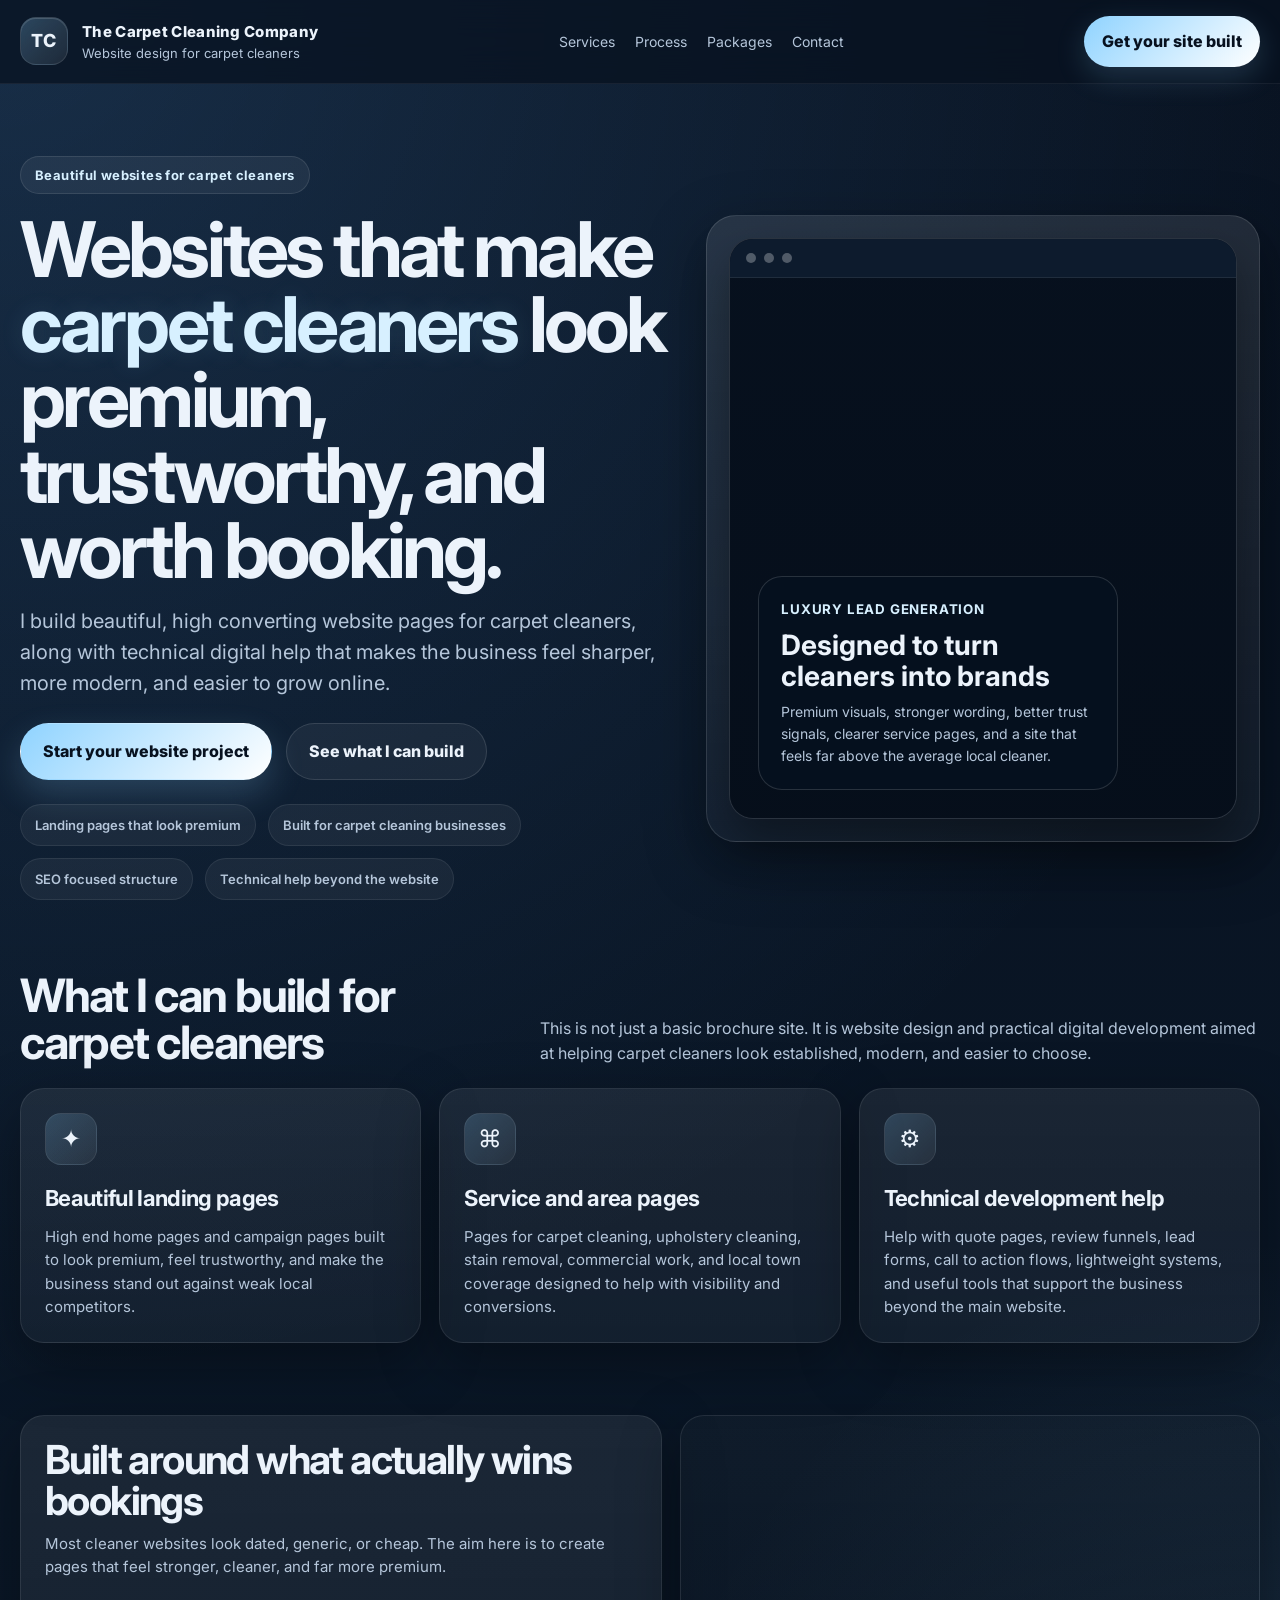
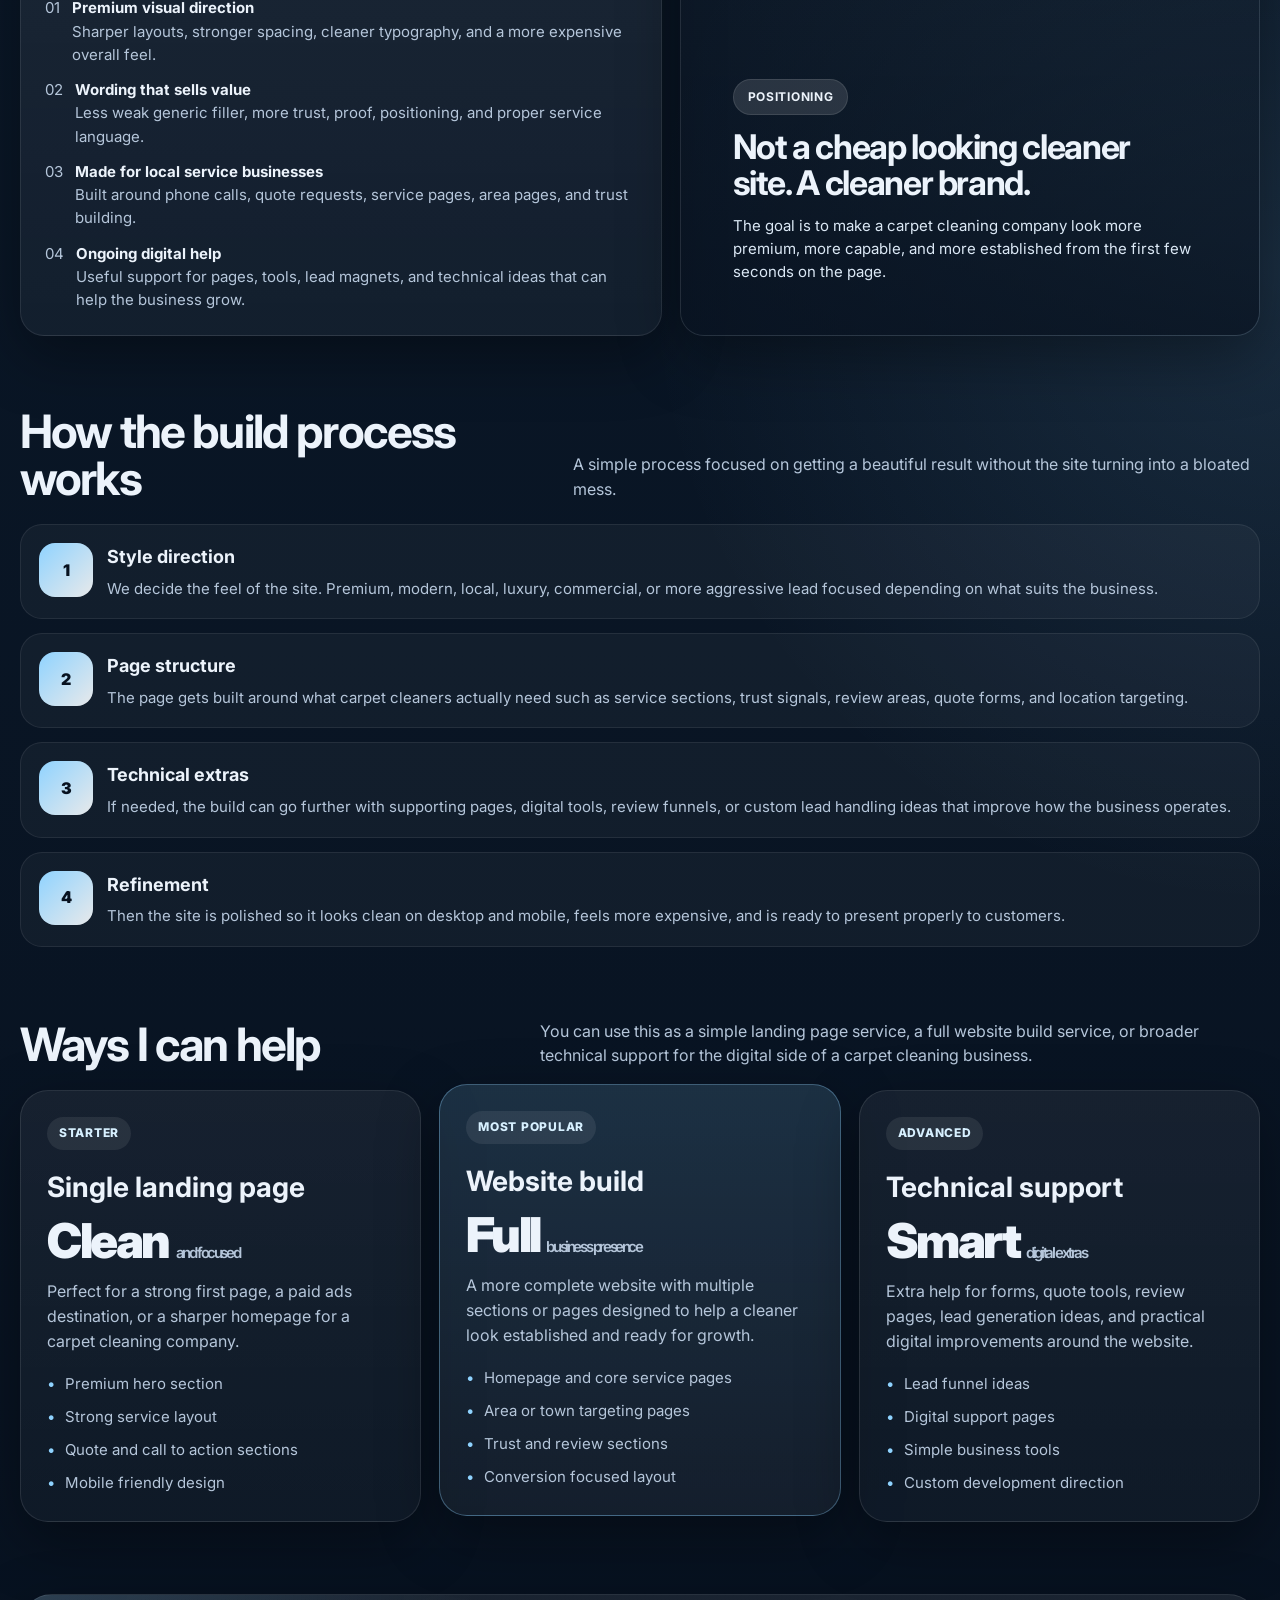
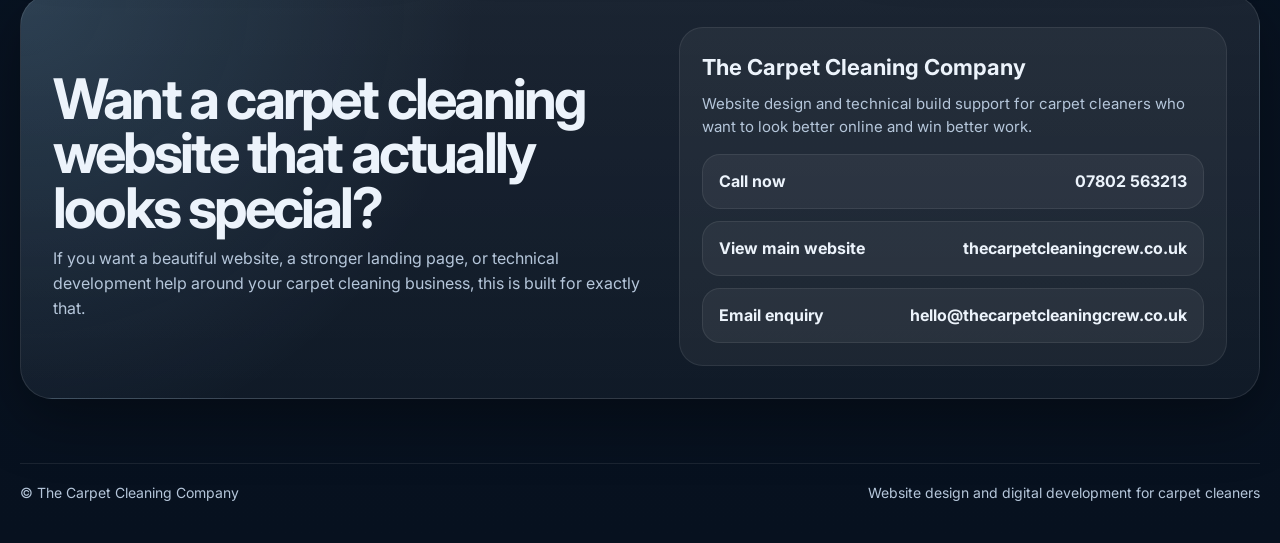
==== index.html @ e6f257d0 "Rename web.index to index.html" ====
<!DOCTYPE html>
<html lang="en-GB">
<head>
  <meta charset="UTF-8" />
  <meta name="viewport" content="width=device-width, initial-scale=1.0" />
  <title>The Carpet Cleaning Company | Website Design for Carpet Cleaners</title>
  <meta name="description" content="Beautiful website design and technical build services for carpet cleaners. Landing pages, SEO focused sites, quote funnels, review pages, and specialist digital support from The Carpet Cleaning Company." />
  <link rel="preconnect" href="https://fonts.googleapis.com">
  <link rel="preconnect" href="https://fonts.gstatic.com" crossorigin>
  <link href="https://fonts.googleapis.com/css2?family=Inter:wght@400;500;600;700;800;900&display=swap" rel="stylesheet">
  <style>
    :root {
      --bg: #07111f;
      --bg-soft: #0d1b2d;
      --panel: rgba(255,255,255,0.07);
      --panel-strong: rgba(255,255,255,0.1);
      --text: #ecf3fb;
      --muted: #b5c6da;
      --line: rgba(255,255,255,0.12);
      --accent: #8fd3ff;
      --accent-2: #d7f0ff;
      --shadow: 0 20px 60px rgba(0,0,0,0.35);
      --radius: 24px;
      --radius-sm: 18px;
      --max: 1240px;
    }

    * { box-sizing: border-box; }
    html { scroll-behavior: smooth; }
    body {
      margin: 0;
      font-family: Inter, Arial, sans-serif;
      color: var(--text);
      background:
        radial-gradient(circle at top left, rgba(95, 177, 255, 0.18), transparent 35%),
        radial-gradient(circle at right center, rgba(143, 211, 255, 0.12), transparent 28%),
        linear-gradient(180deg, #08111f 0%, #0a1727 40%, #07111f 100%);
      line-height: 1.55;
    }

    a { color: inherit; text-decoration: none; }
    img { max-width: 100%; display: block; }

    .container {
      width: min(calc(100% - 32px), var(--max));
      margin: 0 auto;
    }

    .site-header {
      position: sticky;
      top: 0;
      z-index: 50;
      backdrop-filter: blur(18px);
      background: rgba(7, 17, 31, 0.72);
      border-bottom: 1px solid rgba(255,255,255,0.06);
    }

    .nav {
      display: flex;
      align-items: center;
      justify-content: space-between;
      gap: 20px;
      padding: 16px 0;
    }

    .brand {
      display: flex;
      align-items: center;
      gap: 14px;
      min-width: 0;
    }

    .brand-mark {
      width: 48px;
      height: 48px;
      border-radius: 16px;
      background: linear-gradient(135deg, rgba(143,211,255,0.25), rgba(255,255,255,0.08));
      border: 1px solid rgba(255,255,255,0.1);
      box-shadow: inset 0 1px 0 rgba(255,255,255,0.15);
      display: grid;
      place-items: center;
      font-weight: 800;
      font-size: 18px;
      letter-spacing: 0.08em;
    }

    .brand-copy {
      min-width: 0;
    }

    .brand-copy strong {
      display: block;
      font-size: 15px;
      font-weight: 800;
      letter-spacing: 0.02em;
    }

    .brand-copy span {
      display: block;
      color: var(--muted);
      font-size: 13px;
    }

    .nav-links {
      display: flex;
      align-items: center;
      gap: 20px;
      color: var(--muted);
      font-size: 14px;
    }

    .nav-links a:hover { color: var(--text); }

    .nav-cta {
      display: inline-flex;
      align-items: center;
      justify-content: center;
      padding: 13px 18px;
      border-radius: 999px;
      background: linear-gradient(135deg, var(--accent), #ffffff);
      color: #07111f;
      font-weight: 800;
      box-shadow: 0 10px 30px rgba(143,211,255,0.18);
    }

    .hero {
      position: relative;
      overflow: hidden;
      padding: 72px 0 36px;
    }

    .hero-grid {
      display: grid;
      grid-template-columns: 1.08fr 0.92fr;
      gap: 36px;
      align-items: center;
    }

    .eyebrow {
      display: inline-flex;
      align-items: center;
      gap: 10px;
      padding: 8px 14px;
      border-radius: 999px;
      background: rgba(255,255,255,0.06);
      border: 1px solid rgba(255,255,255,0.1);
      color: var(--accent-2);
      font-size: 13px;
      font-weight: 700;
      letter-spacing: 0.03em;
      margin-bottom: 18px;
    }

    .hero h1 {
      margin: 0 0 18px;
      font-size: clamp(42px, 6vw, 78px);
      line-height: 0.98;
      letter-spacing: -0.05em;
      max-width: 760px;
    }

    .hero h1 .glow {
      color: var(--accent-2);
      text-shadow: 0 0 24px rgba(143,211,255,0.12);
    }

    .hero p {
      margin: 0 0 24px;
      color: var(--muted);
      font-size: clamp(16px, 2.1vw, 20px);
      max-width: 700px;
    }

    .hero-actions {
      display: flex;
      flex-wrap: wrap;
      gap: 14px;
      margin-bottom: 24px;
    }

    .btn {
      display: inline-flex;
      align-items: center;
      justify-content: center;
      padding: 15px 22px;
      border-radius: 999px;
      font-weight: 800;
      border: 1px solid transparent;
      transition: transform 0.2s ease, background 0.2s ease, border-color 0.2s ease;
    }

    .btn:hover { transform: translateY(-1px); }

    .btn-primary {
      background: linear-gradient(135deg, var(--accent), #ffffff);
      color: #07111f;
      box-shadow: 0 14px 34px rgba(143,211,255,0.2);
    }

    .btn-secondary {
      background: rgba(255,255,255,0.05);
      border-color: rgba(255,255,255,0.12);
      color: var(--text);
    }

    .trust-row {
      display: flex;
      flex-wrap: wrap;
      gap: 12px;
    }

    .trust-pill {
      padding: 10px 14px;
      border-radius: 999px;
      background: rgba(255,255,255,0.05);
      border: 1px solid rgba(255,255,255,0.08);
      color: var(--muted);
      font-size: 13px;
      font-weight: 600;
    }

    .hero-card {
      position: relative;
      border-radius: 30px;
      padding: 22px;
      background: linear-gradient(180deg, rgba(255,255,255,0.1), rgba(255,255,255,0.04));
      border: 1px solid rgba(255,255,255,0.12);
      box-shadow: var(--shadow);
    }

    .screen {
      border-radius: 24px;
      overflow: hidden;
      border: 1px solid rgba(255,255,255,0.14);
      background: #07111f;
      box-shadow: 0 22px 45px rgba(0,0,0,0.35);
    }

    .screen-bar {
      display: flex;
      align-items: center;
      gap: 8px;
      padding: 14px 16px;
      background: #0d1b2d;
      border-bottom: 1px solid rgba(255,255,255,0.08);
    }

    .dot {
      width: 10px;
      height: 10px;
      border-radius: 50%;
      background: rgba(255,255,255,0.28);
    }

    .screen-body {
      position: relative;
      min-height: 540px;
      background:
        linear-gradient(180deg, rgba(5, 13, 24, 0.2), rgba(5, 13, 24, 0.65)),
        url('https://images.unsplash.com/photo-1520607162513-77705c0f0d4a?auto=format&fit=crop&w=1400&q=80') center/cover no-repeat;
      padding: 28px;
      display: flex;
      flex-direction: column;
      justify-content: flex-end;
    }

    .floating-site {
      max-width: 360px;
      padding: 22px;
      border-radius: 24px;
      background: rgba(7,17,31,0.84);
      border: 1px solid rgba(255,255,255,0.14);
      backdrop-filter: blur(8px);
    }

    .floating-site small {
      color: var(--accent-2);
      font-weight: 700;
      letter-spacing: 0.06em;
      text-transform: uppercase;
      display: block;
      margin-bottom: 10px;
    }

    .floating-site h2 {
      margin: 0 0 10px;
      font-size: 28px;
      line-height: 1.1;
    }

    .floating-site p {
      margin: 0;
      color: var(--muted);
      font-size: 14px;
    }

    section {
      padding: 36px 0;
    }

    .section-head {
      display: flex;
      align-items: end;
      justify-content: space-between;
      gap: 18px;
      margin-bottom: 22px;
    }

    .section-head h2 {
      margin: 0;
      font-size: clamp(28px, 4vw, 46px);
      line-height: 1.02;
      letter-spacing: -0.04em;
    }

    .section-head p {
      margin: 0;
      max-width: 720px;
      color: var(--muted);
      font-size: 16px;
    }

    .cards-3 {
      display: grid;
      grid-template-columns: repeat(3, minmax(0, 1fr));
      gap: 18px;
    }

    .cards-2 {
      display: grid;
      grid-template-columns: repeat(2, minmax(0, 1fr));
      gap: 18px;
    }

    .card {
      border-radius: var(--radius);
      padding: 24px;
      background: linear-gradient(180deg, rgba(255,255,255,0.07), rgba(255,255,255,0.04));
      border: 1px solid rgba(255,255,255,0.09);
      box-shadow: var(--shadow);
    }

    .card .icon {
      width: 52px;
      height: 52px;
      border-radius: 16px;
      margin-bottom: 16px;
      display: grid;
      place-items: center;
      background: linear-gradient(135deg, rgba(143,211,255,0.2), rgba(255,255,255,0.06));
      border: 1px solid rgba(255,255,255,0.08);
      font-size: 24px;
    }

    .card h3 {
      margin: 0 0 10px;
      font-size: 22px;
      letter-spacing: -0.03em;
    }

    .card p {
      margin: 0;
      color: var(--muted);
      font-size: 15px;
    }

    .feature-list {
      display: grid;
      gap: 12px;
      margin-top: 18px;
    }

    .feature-item {
      display: flex;
      align-items: start;
      gap: 12px;
      color: var(--muted);
      font-size: 15px;
    }

    .feature-item b {
      color: var(--text);
    }

    .process-wrap {
      display: grid;
      grid-template-columns: 1.05fr 0.95fr;
      gap: 18px;
    }

    .step-list {
      display: grid;
      gap: 14px;
    }

    .step {
      display: grid;
      grid-template-columns: 54px 1fr;
      gap: 14px;
      align-items: start;
      padding: 18px;
      border-radius: 22px;
      background: rgba(255,255,255,0.04);
      border: 1px solid rgba(255,255,255,0.08);
    }

    .step-num {
      width: 54px;
      height: 54px;
      border-radius: 16px;
      display: grid;
      place-items: center;
      font-weight: 900;
      background: linear-gradient(135deg, var(--accent), rgba(255,255,255,0.9));
      color: #07111f;
    }

    .step h3 {
      margin: 0 0 6px;
      font-size: 18px;
    }

    .step p {
      margin: 0;
      color: var(--muted);
      font-size: 15px;
    }

    .showcase {
      overflow: hidden;
      min-height: 100%;
      background:
        linear-gradient(180deg, rgba(255,255,255,0.03), rgba(255,255,255,0.02)),
        url('https://images.unsplash.com/photo-1516321318423-f06f85e504b3?auto=format&fit=crop&w=1400&q=80') center/cover no-repeat;
      position: relative;
    }

    .showcase::after {
      content: "";
      position: absolute;
      inset: 0;
      background: linear-gradient(180deg, rgba(7,17,31,0.16), rgba(7,17,31,0.74));
    }

    .showcase-content {
      position: relative;
      z-index: 1;
      display: flex;
      flex-direction: column;
      justify-content: end;
      gap: 14px;
      min-height: 100%;
      padding: 28px;
    }

    .showcase-badge {
      display: inline-flex;
      width: fit-content;
      padding: 8px 14px;
      border-radius: 999px;
      background: rgba(255,255,255,0.12);
      border: 1px solid rgba(255,255,255,0.1);
      font-size: 12px;
      font-weight: 700;
      letter-spacing: 0.06em;
      text-transform: uppercase;
    }

    .showcase h3 {
      margin: 0;
      font-size: 34px;
      line-height: 1.03;
      letter-spacing: -0.04em;
      max-width: 460px;
    }

    .showcase p {
      margin: 0;
      max-width: 500px;
      color: #dbe8f5;
    }

    .pricing-grid {
      display: grid;
      grid-template-columns: repeat(3, minmax(0, 1fr));
      gap: 18px;
    }

    .price-card {
      position: relative;
      border-radius: 28px;
      padding: 26px;
      background: linear-gradient(180deg, rgba(255,255,255,0.06), rgba(255,255,255,0.03));
      border: 1px solid rgba(255,255,255,0.1);
      box-shadow: var(--shadow);
    }

    .price-card.featured {
      background: linear-gradient(180deg, rgba(143,211,255,0.15), rgba(255,255,255,0.05));
      border-color: rgba(143,211,255,0.35);
      transform: translateY(-6px);
    }

    .price-tag {
      display: inline-flex;
      padding: 7px 12px;
      border-radius: 999px;
      background: rgba(255,255,255,0.08);
      font-size: 12px;
      font-weight: 800;
      letter-spacing: 0.06em;
      text-transform: uppercase;
      color: var(--accent-2);
      margin-bottom: 16px;
    }

    .price-card h3 {
      margin: 0 0 8px;
      font-size: 28px;
    }

    .price {
      margin: 0 0 14px;
      font-size: 48px;
      line-height: 1;
      letter-spacing: -0.05em;
      font-weight: 900;
    }

    .price span {
      font-size: 15px;
      color: var(--muted);
      font-weight: 600;
    }

    .price-card p {
      margin: 0 0 18px;
      color: var(--muted);
    }

    .price-list {
      display: grid;
      gap: 10px;
      padding: 0;
      margin: 0;
      list-style: none;
    }

    .price-list li {
      color: var(--muted);
      padding-left: 18px;
      position: relative;
      font-size: 15px;
    }

    .price-list li::before {
      content: "•";
      position: absolute;
      left: 0;
      color: var(--accent);
    }

    .final-cta {
      padding: 32px;
      border-radius: 32px;
      background:
        radial-gradient(circle at top left, rgba(143,211,255,0.16), transparent 35%),
        linear-gradient(180deg, rgba(255,255,255,0.08), rgba(255,255,255,0.04));
      border: 1px solid rgba(255,255,255,0.1);
      box-shadow: var(--shadow);
      display: grid;
      grid-template-columns: 1.05fr 0.95fr;
      gap: 20px;
      align-items: center;
    }

    .final-cta h2 {
      margin: 0 0 10px;
      font-size: clamp(34px, 5vw, 56px);
      line-height: 0.98;
      letter-spacing: -0.05em;
    }

    .final-cta p {
      margin: 0;
      color: var(--muted);
      max-width: 650px;
    }

    .contact-panel {
      border-radius: 24px;
      padding: 22px;
      background: rgba(255,255,255,0.05);
      border: 1px solid rgba(255,255,255,0.08);
    }

    .contact-panel h3 {
      margin: 0 0 8px;
      font-size: 22px;
    }

    .contact-panel p {
      margin: 0 0 16px;
      color: var(--muted);
      font-size: 15px;
    }

    .contact-links {
      display: grid;
      gap: 12px;
    }

    .contact-link {
      display: flex;
      align-items: center;
      justify-content: space-between;
      gap: 12px;
      padding: 14px 16px;
      border-radius: 18px;
      background: rgba(255,255,255,0.05);
      border: 1px solid rgba(255,255,255,0.08);
      color: var(--text);
      font-weight: 700;
    }

    .site-footer {
      padding: 28px 0 40px;
      color: var(--muted);
      font-size: 14px;
    }

    .site-footer .container {
      display: flex;
      justify-content: space-between;
      gap: 14px;
      flex-wrap: wrap;
      border-top: 1px solid rgba(255,255,255,0.08);
      padding-top: 18px;
    }

    @media (max-width: 1080px) {
      .hero-grid,
      .process-wrap,
      .final-cta,
      .cards-3,
      .pricing-grid {
        grid-template-columns: 1fr;
      }

      .cards-2 {
        grid-template-columns: 1fr;
      }

      .price-card.featured { transform: none; }
    }

    @media (max-width: 760px) {
      .nav-links { display: none; }
      .hero { padding-top: 42px; }
      .hero h1 { line-height: 1; }
      .hero-actions { flex-direction: column; }
      .btn { width: 100%; }
      .screen-body { min-height: 420px; padding: 18px; }
      .floating-site { max-width: 100%; }
      .section-head { display: block; }
      .section-head p { margin-top: 10px; }
      .card, .price-card, .final-cta, .hero-card { padding: 20px; }
      .showcase-content { padding: 20px; }
      .showcase h3 { font-size: 28px; }
      .contact-link { align-items: flex-start; flex-direction: column; }
    }
  </style>
</head>
<body>
  <header class="site-header">
    <div class="container nav">
      <a href="#top" class="brand">
        <div class="brand-mark">TC</div>
        <div class="brand-copy">
          <strong>The Carpet Cleaning Company</strong>
          <span>Website design for carpet cleaners</span>
        </div>
      </a>
      <nav class="nav-links">
        <a href="#services">Services</a>
        <a href="#process">Process</a>
        <a href="#packages">Packages</a>
        <a href="#contact">Contact</a>
      </nav>
      <a href="#contact" class="nav-cta">Get your site built</a>
    </div>
  </header>

  <main id="top">
    <section class="hero">
      <div class="container hero-grid">
        <div>
          <div class="eyebrow">Beautiful websites for carpet cleaners</div>
          <h1>Websites that make <span class="glow">carpet cleaners</span> look premium, trustworthy, and worth booking.</h1>
          <p>I build beautiful, high converting website pages for carpet cleaners, along with technical digital help that makes the business feel sharper, more modern, and easier to grow online.</p>
          <div class="hero-actions">
            <a href="#contact" class="btn btn-primary">Start your website project</a>
            <a href="#services" class="btn btn-secondary">See what I can build</a>
          </div>
          <div class="trust-row">
            <div class="trust-pill">Landing pages that look premium</div>
            <div class="trust-pill">Built for carpet cleaning businesses</div>
            <div class="trust-pill">SEO focused structure</div>
            <div class="trust-pill">Technical help beyond the website</div>
          </div>
        </div>

        <div class="hero-card">
          <div class="screen">
            <div class="screen-bar">
              <span class="dot"></span>
              <span class="dot"></span>
              <span class="dot"></span>
            </div>
            <div class="screen-body">
              <div class="floating-site">
                <small>Luxury lead generation</small>
                <h2>Designed to turn cleaners into brands</h2>
                <p>Premium visuals, stronger wording, better trust signals, clearer service pages, and a site that feels far above the average local cleaner.</p>
              </div>
            </div>
          </div>
        </div>
      </div>
    </section>

    <section id="services">
      <div class="container">
        <div class="section-head">
          <div>
            <h2>What I can build for carpet cleaners</h2>
          </div>
          <p>This is not just a basic brochure site. It is website design and practical digital development aimed at helping carpet cleaners look established, modern, and easier to choose.</p>
        </div>

        <div class="cards-3">
          <article class="card">
            <div class="icon">✦</div>
            <h3>Beautiful landing pages</h3>
            <p>High end home pages and campaign pages built to look premium, feel trustworthy, and make the business stand out against weak local competitors.</p>
          </article>

          <article class="card">
            <div class="icon">⌘</div>
            <h3>Service and area pages</h3>
            <p>Pages for carpet cleaning, upholstery cleaning, stain removal, commercial work, and local town coverage designed to help with visibility and conversions.</p>
          </article>

          <article class="card">
            <div class="icon">⚙</div>
            <h3>Technical development help</h3>
            <p>Help with quote pages, review funnels, lead forms, call to action flows, lightweight systems, and useful tools that support the business beyond the main website.</p>
          </article>
        </div>
      </div>
    </section>

    <section>
      <div class="container process-wrap">
        <div class="card">
          <div class="section-head" style="margin-bottom:18px; display:block;">
            <h2 style="font-size:clamp(28px,4vw,40px);">Built around what actually wins bookings</h2>
            <p style="margin-top:10px;">Most cleaner websites look dated, generic, or cheap. The aim here is to create pages that feel stronger, cleaner, and far more premium.</p>
          </div>
          <div class="feature-list">
            <div class="feature-item"><span>01</span><div><b>Premium visual direction</b><br>Sharper layouts, stronger spacing, cleaner typography, and a more expensive overall feel.</div></div>
            <div class="feature-item"><span>02</span><div><b>Wording that sells value</b><br>Less weak generic filler, more trust, proof, positioning, and proper service language.</div></div>
            <div class="feature-item"><span>03</span><div><b>Made for local service businesses</b><br>Built around phone calls, quote requests, service pages, area pages, and trust building.</div></div>
            <div class="feature-item"><span>04</span><div><b>Ongoing digital help</b><br>Useful support for pages, tools, lead magnets, and technical ideas that can help the business grow.</div></div>
          </div>
        </div>

        <aside class="card showcase">
          <div class="showcase-content">
            <div class="showcase-badge">Positioning</div>
            <h3>Not a cheap looking cleaner site. A cleaner brand.</h3>
            <p>The goal is to make a carpet cleaning company look more premium, more capable, and more established from the first few seconds on the page.</p>
          </div>
        </aside>
      </div>
    </section>

    <section id="process">
      <div class="container">
        <div class="section-head">
          <div>
            <h2>How the build process works</h2>
          </div>
          <p>A simple process focused on getting a beautiful result without the site turning into a bloated mess.</p>
        </div>

        <div class="step-list">
          <div class="step">
            <div class="step-num">1</div>
            <div>
              <h3>Style direction</h3>
              <p>We decide the feel of the site. Premium, modern, local, luxury, commercial, or more aggressive lead focused depending on what suits the business.</p>
            </div>
          </div>
          <div class="step">
            <div class="step-num">2</div>
            <div>
              <h3>Page structure</h3>
              <p>The page gets built around what carpet cleaners actually need such as service sections, trust signals, review areas, quote forms, and location targeting.</p>
            </div>
          </div>
          <div class="step">
            <div class="step-num">3</div>
            <div>
              <h3>Technical extras</h3>
              <p>If needed, the build can go further with supporting pages, digital tools, review funnels, or custom lead handling ideas that improve how the business operates.</p>
            </div>
          </div>
          <div class="step">
            <div class="step-num">4</div>
            <div>
              <h3>Refinement</h3>
              <p>Then the site is polished so it looks clean on desktop and mobile, feels more expensive, and is ready to present properly to customers.</p>
            </div>
          </div>
        </div>
      </div>
    </section>

    <section id="packages">
      <div class="container">
        <div class="section-head">
          <div>
            <h2>Ways I can help</h2>
          </div>
          <p>You can use this as a simple landing page service, a full website build service, or broader technical support for the digital side of a carpet cleaning business.</p>
        </div>

        <div class="pricing-grid">
          <article class="price-card">
            <div class="price-tag">Starter</div>
            <h3>Single landing page</h3>
            <div class="price">Clean <span>and focused</span></div>
            <p>Perfect for a strong first page, a paid ads destination, or a sharper homepage for a carpet cleaning company.</p>
            <ul class="price-list">
              <li>Premium hero section</li>
              <li>Strong service layout</li>
              <li>Quote and call to action sections</li>
              <li>Mobile friendly design</li>
            </ul>
          </article>

          <article class="price-card featured">
            <div class="price-tag">Most popular</div>
            <h3>Website build</h3>
            <div class="price">Full <span>business presence</span></div>
            <p>A more complete website with multiple sections or pages designed to help a cleaner look established and ready for growth.</p>
            <ul class="price-list">
              <li>Homepage and core service pages</li>
              <li>Area or town targeting pages</li>
              <li>Trust and review sections</li>
              <li>Conversion focused layout</li>
            </ul>
          </article>

          <article class="price-card">
            <div class="price-tag">Advanced</div>
            <h3>Technical support</h3>
            <div class="price">Smart <span>digital extras</span></div>
            <p>Extra help for forms, quote tools, review pages, lead generation ideas, and practical digital improvements around the website.</p>
            <ul class="price-list">
              <li>Lead funnel ideas</li>
              <li>Digital support pages</li>
              <li>Simple business tools</li>
              <li>Custom development direction</li>
            </ul>
          </article>
        </div>
      </div>
    </section>

    <section>
      <div class="container final-cta" id="contact">
        <div>
          <h2>Want a carpet cleaning website that actually looks special?</h2>
          <p>If you want a beautiful website, a stronger landing page, or technical development help around your carpet cleaning business, this is built for exactly that.</p>
        </div>
        <div class="contact-panel">
          <h3>The Carpet Cleaning Company</h3>
          <p>Website design and technical build support for carpet cleaners who want to look better online and win better work.</p>
          <div class="contact-links">
            <a class="contact-link" href="tel:07802563213">
              <span>Call now</span>
              <span>07802 563213</span>
            </a>
            <a class="contact-link" href="https://www.thecarpetcleaningcrew.co.uk" target="_blank" rel="noopener noreferrer">
              <span>View main website</span>
              <span>thecarpetcleaningcrew.co.uk</span>
            </a>
            <a class="contact-link" href="mailto:hello@thecarpetcleaningcrew.co.uk">
              <span>Email enquiry</span>
              <span>hello@thecarpetcleaningcrew.co.uk</span>
            </a>
          </div>
        </div>
      </div>
    </section>
  </main>

  <footer class="site-footer">
    <div class="container">
      <span>© The Carpet Cleaning Company</span>
      <span>Website design and digital development for carpet cleaners</span>
    </div>
  </footer>
</body>
</html>
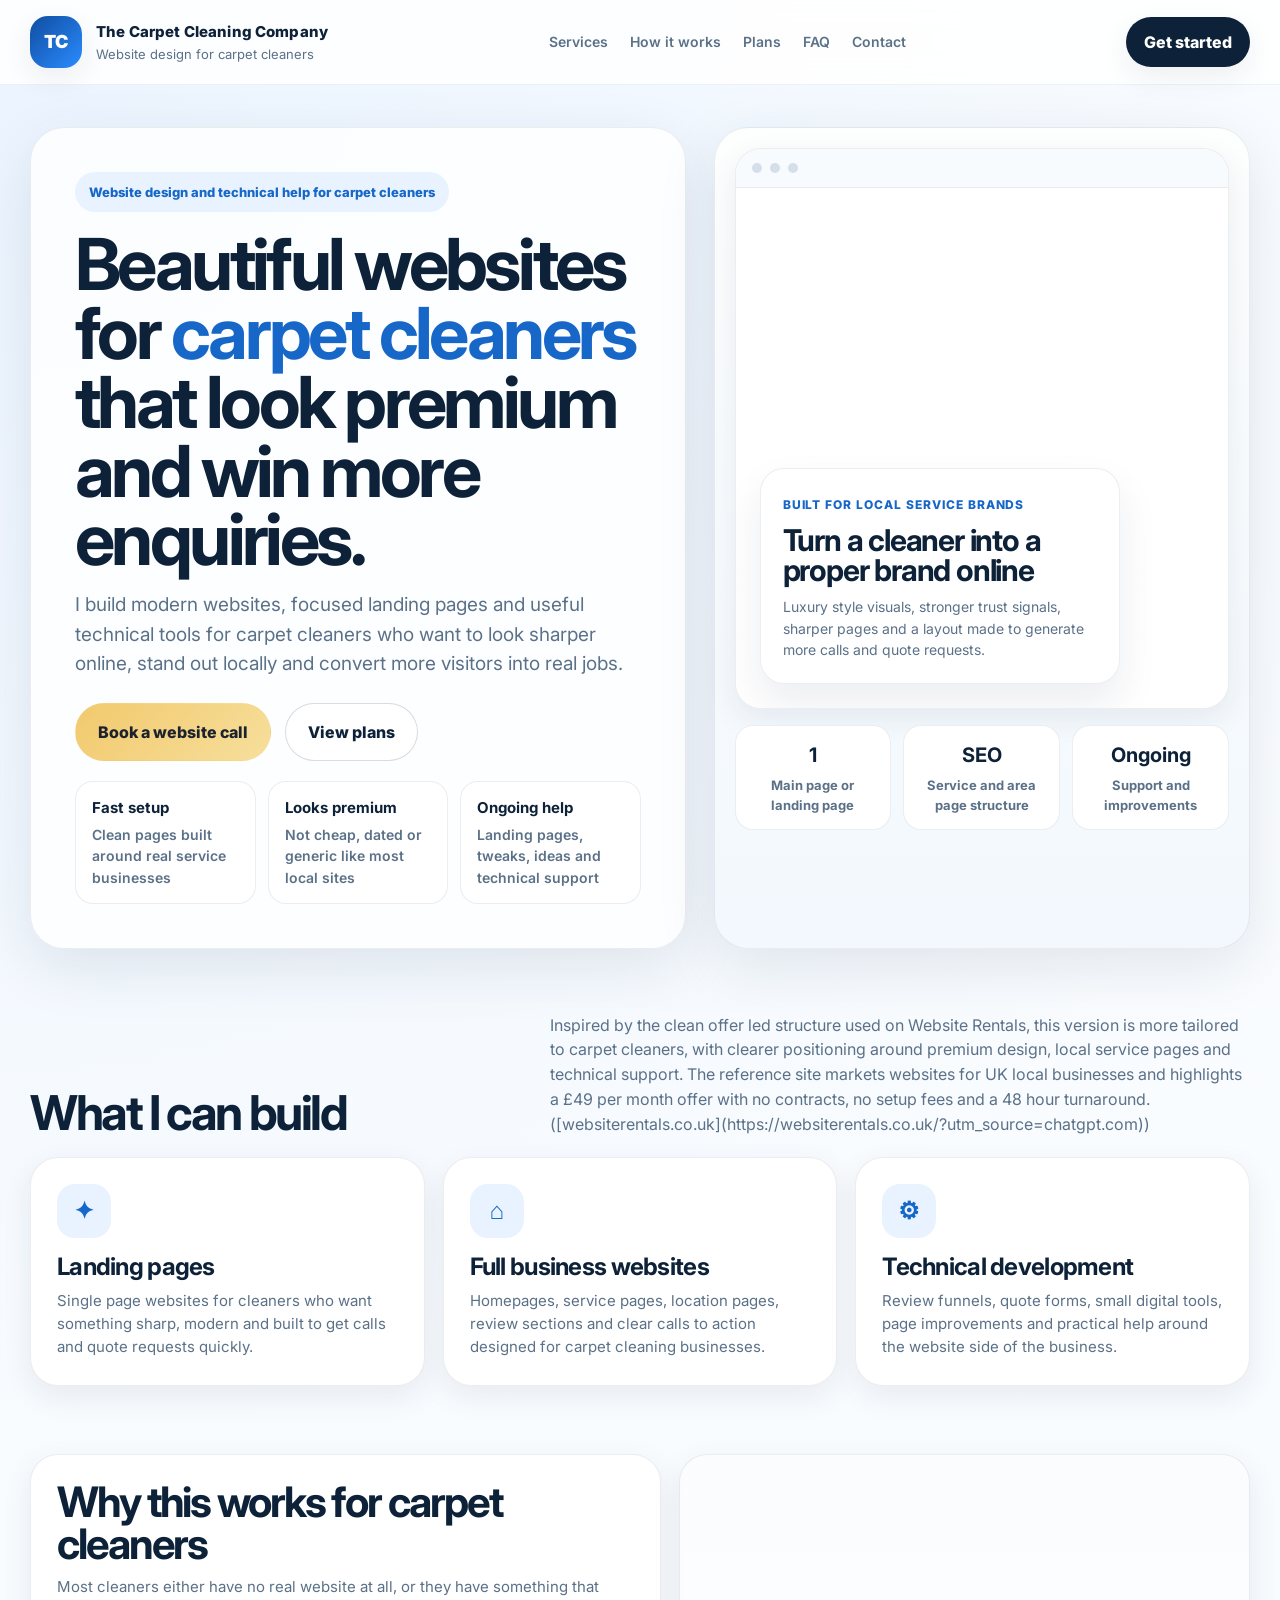
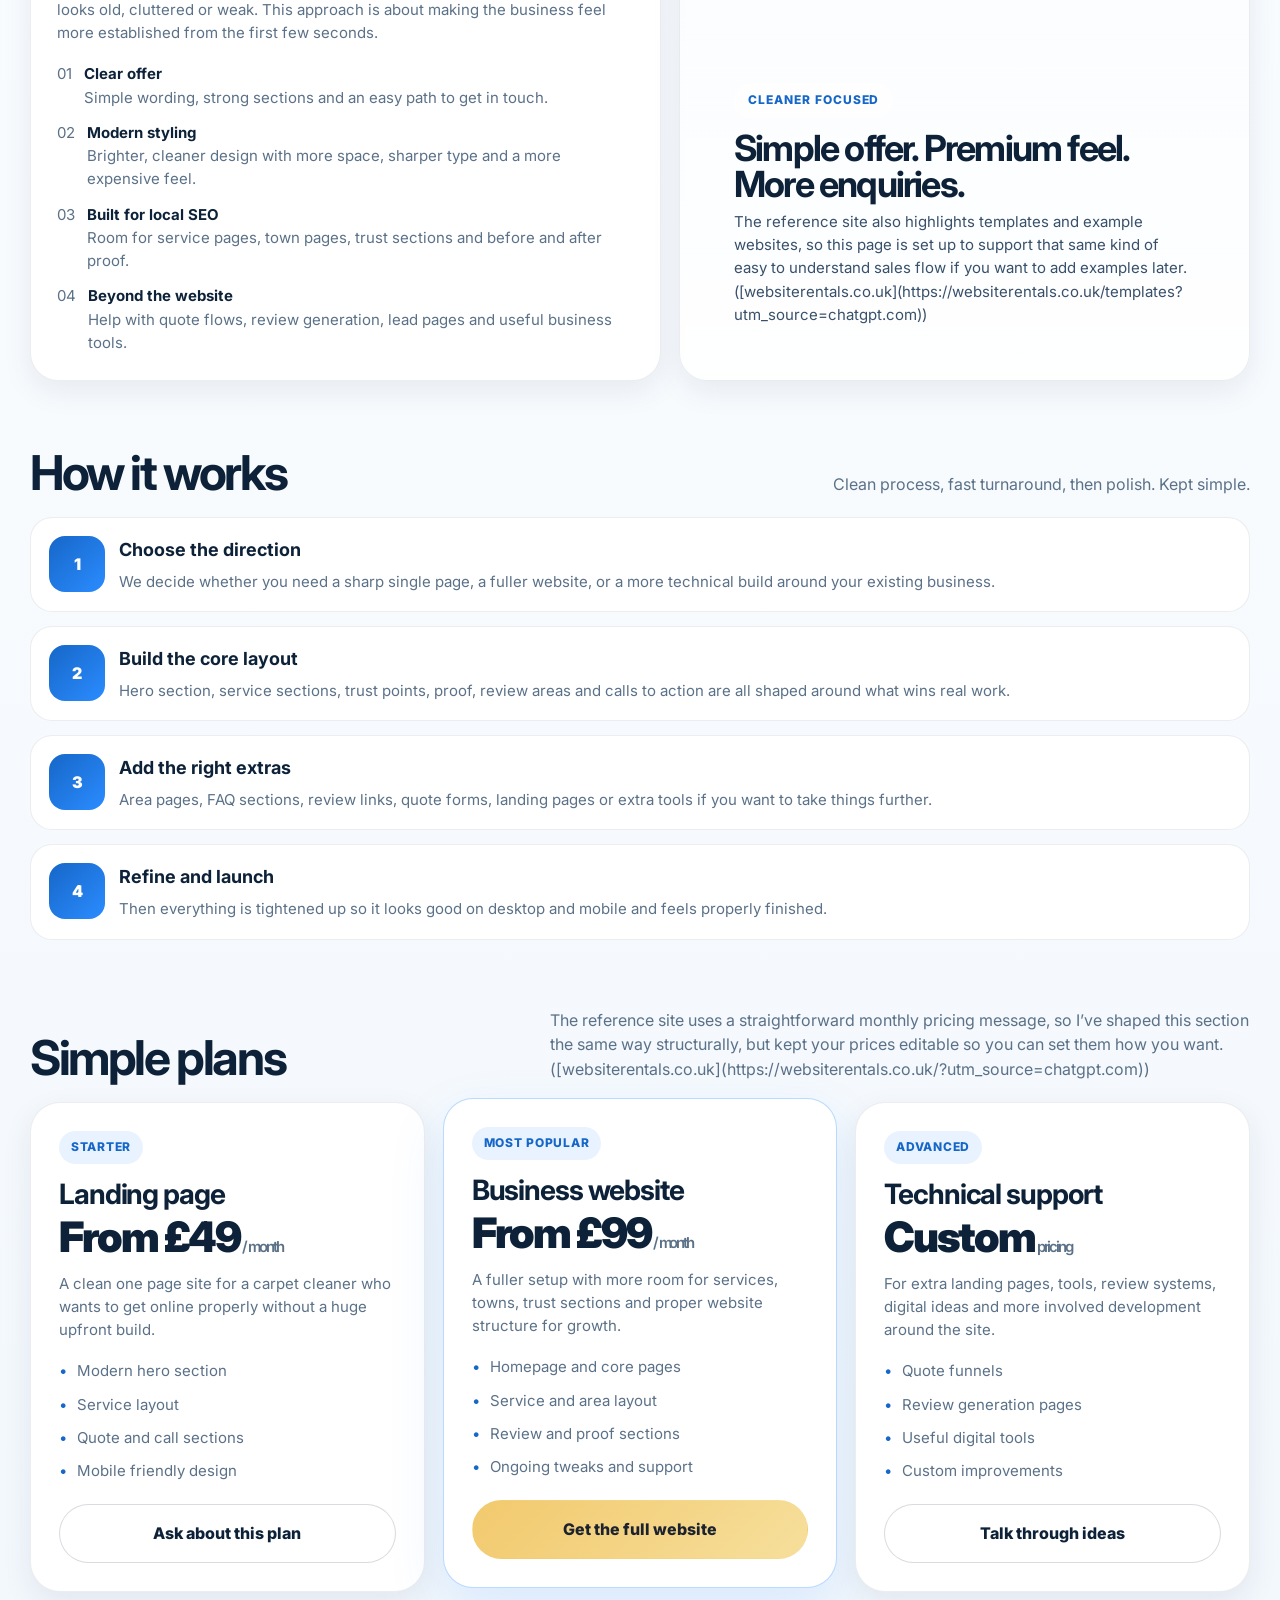
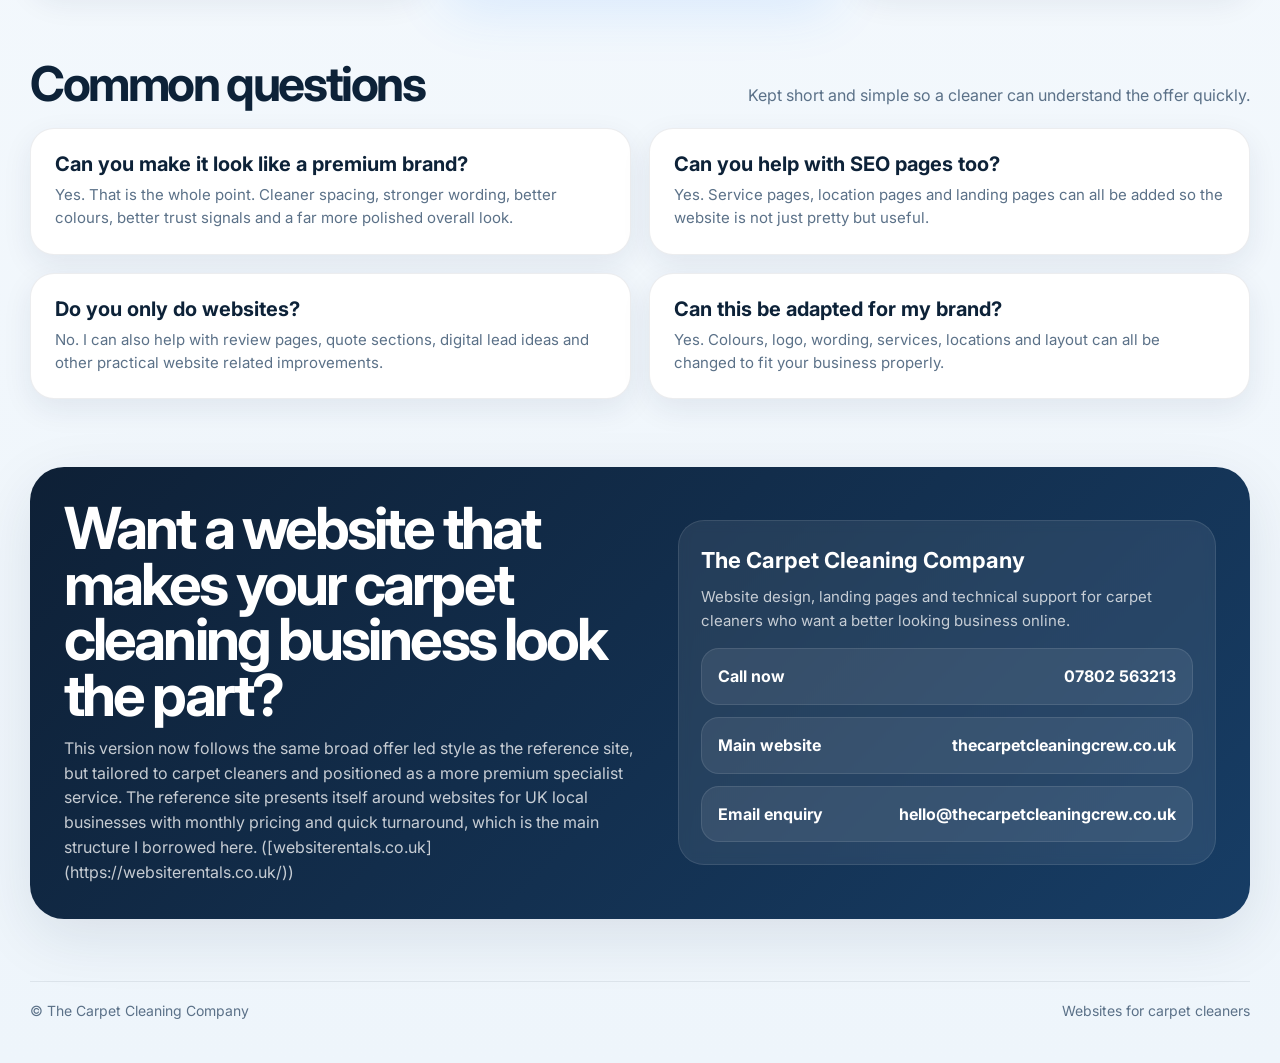
==== commit ef910ee6: "2" ====
--- a/index.html
+++ b/index.html
@@ -3,26 +3,29 @@
 <head>
   <meta charset="UTF-8" />
   <meta name="viewport" content="width=device-width, initial-scale=1.0" />
-  <title>The Carpet Cleaning Company | Website Design for Carpet Cleaners</title>
-  <meta name="description" content="Beautiful website design and technical build services for carpet cleaners. Landing pages, SEO focused sites, quote funnels, review pages, and specialist digital support from The Carpet Cleaning Company." />
+  <title>The Carpet Cleaning Company | Websites for Carpet Cleaners</title>
+  <meta name="description" content="Beautiful websites, landing pages and technical support for carpet cleaners. Modern design, fast setup, strong conversion structure and ongoing support." />
   <link rel="preconnect" href="https://fonts.googleapis.com">
   <link rel="preconnect" href="https://fonts.gstatic.com" crossorigin>
   <link href="https://fonts.googleapis.com/css2?family=Inter:wght@400;500;600;700;800;900&display=swap" rel="stylesheet">
   <style>
     :root {
-      --bg: #07111f;
-      --bg-soft: #0d1b2d;
-      --panel: rgba(255,255,255,0.07);
-      --panel-strong: rgba(255,255,255,0.1);
-      --text: #ecf3fb;
-      --muted: #b5c6da;
-      --line: rgba(255,255,255,0.12);
-      --accent: #8fd3ff;
-      --accent-2: #d7f0ff;
-      --shadow: 0 20px 60px rgba(0,0,0,0.35);
-      --radius: 24px;
+      --bg: #f8fbfe;
+      --bg-2: #eef5fb;
+      --white: #ffffff;
+      --text: #0d2238;
+      --muted: #5b7188;
+      --line: rgba(13, 34, 56, 0.10);
+      --line-strong: rgba(13, 34, 56, 0.16);
+      --accent: #2b8cff;
+      --accent-soft: #e9f3ff;
+      --accent-dark: #1667c8;
+      --gold: #f2c96d;
+      --shadow: 0 18px 60px rgba(20, 44, 72, 0.10);
+      --shadow-soft: 0 10px 30px rgba(20, 44, 72, 0.08);
+      --radius: 28px;
       --radius-sm: 18px;
-      --max: 1240px;
+      --max: 1220px;
     }
 
     * { box-sizing: border-box; }
@@ -32,9 +35,8 @@
       font-family: Inter, Arial, sans-serif;
       color: var(--text);
       background:
-        radial-gradient(circle at top left, rgba(95, 177, 255, 0.18), transparent 35%),
-        radial-gradient(circle at right center, rgba(143, 211, 255, 0.12), transparent 28%),
-        linear-gradient(180deg, #08111f 0%, #0a1727 40%, #07111f 100%);
+        radial-gradient(circle at top left, rgba(43, 140, 255, 0.08), transparent 34%),
+        linear-gradient(180deg, #fbfdff 0%, var(--bg) 45%, var(--bg-2) 100%);
       line-height: 1.55;
     }
 
@@ -49,10 +51,10 @@
     .site-header {
       position: sticky;
       top: 0;
-      z-index: 50;
-      backdrop-filter: blur(18px);
-      background: rgba(7, 17, 31, 0.72);
-      border-bottom: 1px solid rgba(255,255,255,0.06);
+      z-index: 100;
+      background: rgba(255,255,255,0.86);
+      backdrop-filter: blur(12px);
+      border-bottom: 1px solid rgba(13, 34, 56, 0.06);
     }
 
     .nav {
@@ -70,43 +72,39 @@
       min-width: 0;
     }
 
-    .brand-mark {
-      width: 48px;
-      height: 48px;
-      border-radius: 16px;
-      background: linear-gradient(135deg, rgba(143,211,255,0.25), rgba(255,255,255,0.08));
-      border: 1px solid rgba(255,255,255,0.1);
-      box-shadow: inset 0 1px 0 rgba(255,255,255,0.15);
+    .brand-badge {
+      width: 52px;
+      height: 52px;
+      border-radius: 18px;
+      background: linear-gradient(135deg, #0f4da1, #2b8cff);
+      color: #fff;
       display: grid;
       place-items: center;
-      font-weight: 800;
       font-size: 18px;
-      letter-spacing: 0.08em;
-    }
-
-    .brand-copy {
-      min-width: 0;
+      font-weight: 900;
+      box-shadow: var(--shadow-soft);
     }
 
     .brand-copy strong {
       display: block;
       font-size: 15px;
       font-weight: 800;
-      letter-spacing: 0.02em;
+      letter-spacing: 0.01em;
     }
 
     .brand-copy span {
       display: block;
-      color: var(--muted);
       font-size: 13px;
+      color: var(--muted);
     }
 
     .nav-links {
       display: flex;
       align-items: center;
-      gap: 20px;
+      gap: 22px;
       color: var(--muted);
       font-size: 14px;
+      font-weight: 600;
     }
 
     .nav-links a:hover { color: var(--text); }
@@ -117,244 +115,284 @@
       justify-content: center;
       padding: 13px 18px;
       border-radius: 999px;
-      background: linear-gradient(135deg, var(--accent), #ffffff);
-      color: #07111f;
+      background: var(--text);
+      color: #fff;
       font-weight: 800;
-      box-shadow: 0 10px 30px rgba(143,211,255,0.18);
+      box-shadow: var(--shadow-soft);
     }
 
     .hero {
-      position: relative;
-      overflow: hidden;
-      padding: 72px 0 36px;
-    }
-
-    .hero-grid {
-      display: grid;
-      grid-template-columns: 1.08fr 0.92fr;
-      gap: 36px;
-      align-items: center;
+      padding: 42px 0 30px;
+    }
+
+    .hero-wrap {
+      display: grid;
+      grid-template-columns: 1.1fr 0.9fr;
+      gap: 28px;
+      align-items: stretch;
+    }
+
+    .hero-copy,
+    .hero-panel {
+      border-radius: 34px;
+      background: rgba(255,255,255,0.8);
+      border: 1px solid rgba(13, 34, 56, 0.08);
+      box-shadow: var(--shadow);
+    }
+
+    .hero-copy {
+      padding: 44px;
     }
 
     .eyebrow {
       display: inline-flex;
       align-items: center;
       gap: 10px;
-      padding: 8px 14px;
+      padding: 10px 14px;
       border-radius: 999px;
-      background: rgba(255,255,255,0.06);
-      border: 1px solid rgba(255,255,255,0.1);
-      color: var(--accent-2);
+      background: var(--accent-soft);
+      color: var(--accent-dark);
       font-size: 13px;
-      font-weight: 700;
-      letter-spacing: 0.03em;
+      font-weight: 800;
       margin-bottom: 18px;
     }
 
     .hero h1 {
-      margin: 0 0 18px;
-      font-size: clamp(42px, 6vw, 78px);
-      line-height: 0.98;
+      margin: 0 0 16px;
+      font-size: clamp(40px, 5.6vw, 74px);
+      line-height: 0.96;
       letter-spacing: -0.05em;
-      max-width: 760px;
-    }
-
-    .hero h1 .glow {
-      color: var(--accent-2);
-      text-shadow: 0 0 24px rgba(143,211,255,0.12);
-    }
+      max-width: 720px;
+    }
+
+    .hero h1 .blue { color: var(--accent-dark); }
 
     .hero p {
       margin: 0 0 24px;
       color: var(--muted);
-      font-size: clamp(16px, 2.1vw, 20px);
-      max-width: 700px;
+      font-size: clamp(16px, 1.8vw, 19px);
+      max-width: 690px;
     }
 
     .hero-actions {
       display: flex;
       flex-wrap: wrap;
       gap: 14px;
-      margin-bottom: 24px;
+      margin-bottom: 20px;
     }
 
     .btn {
       display: inline-flex;
       align-items: center;
       justify-content: center;
-      padding: 15px 22px;
+      gap: 10px;
+      padding: 16px 22px;
       border-radius: 999px;
       font-weight: 800;
       border: 1px solid transparent;
-      transition: transform 0.2s ease, background 0.2s ease, border-color 0.2s ease;
-    }
-
-    .btn:hover { transform: translateY(-1px); }
+      transition: transform .18s ease, box-shadow .18s ease, background .18s ease;
+    }
+
+    .btn:hover {
+      transform: translateY(-1px);
+      box-shadow: 0 16px 26px rgba(20,44,72,0.10);
+    }
 
     .btn-primary {
-      background: linear-gradient(135deg, var(--accent), #ffffff);
-      color: #07111f;
-      box-shadow: 0 14px 34px rgba(143,211,255,0.2);
+      background: linear-gradient(135deg, var(--gold), #f6df9c);
+      color: #1d232e;
     }
 
     .btn-secondary {
-      background: rgba(255,255,255,0.05);
-      border-color: rgba(255,255,255,0.12);
+      background: var(--white);
+      border-color: var(--line-strong);
       color: var(--text);
     }
 
-    .trust-row {
-      display: flex;
-      flex-wrap: wrap;
+    .hero-points {
+      display: grid;
+      grid-template-columns: repeat(3, minmax(0, 1fr));
       gap: 12px;
-    }
-
-    .trust-pill {
-      padding: 10px 14px;
-      border-radius: 999px;
-      background: rgba(255,255,255,0.05);
-      border: 1px solid rgba(255,255,255,0.08);
-      color: var(--muted);
-      font-size: 13px;
+      margin-top: 18px;
+    }
+
+    .point {
+      padding: 14px 16px;
+      border-radius: 18px;
+      background: #fff;
+      border: 1px solid rgba(13, 34, 56, 0.08);
+      color: var(--muted);
+      font-size: 14px;
       font-weight: 600;
     }
 
-    .hero-card {
-      position: relative;
-      border-radius: 30px;
-      padding: 22px;
-      background: linear-gradient(180deg, rgba(255,255,255,0.1), rgba(255,255,255,0.04));
-      border: 1px solid rgba(255,255,255,0.12);
-      box-shadow: var(--shadow);
-    }
-
-    .screen {
-      border-radius: 24px;
+    .point strong {
+      display: block;
+      color: var(--text);
+      font-size: 15px;
+      margin-bottom: 4px;
+    }
+
+    .hero-panel {
+      padding: 20px;
+      display: flex;
+      flex-direction: column;
+      gap: 16px;
+      background: linear-gradient(180deg, #fdfefe, #f2f8fd);
+    }
+
+    .mock-browser {
+      border-radius: 26px;
+      background: #fff;
+      border: 1px solid rgba(13,34,56,0.08);
+      box-shadow: var(--shadow-soft);
       overflow: hidden;
-      border: 1px solid rgba(255,255,255,0.14);
-      background: #07111f;
-      box-shadow: 0 22px 45px rgba(0,0,0,0.35);
-    }
-
-    .screen-bar {
+    }
+
+    .browser-bar {
       display: flex;
       align-items: center;
       gap: 8px;
       padding: 14px 16px;
-      background: #0d1b2d;
-      border-bottom: 1px solid rgba(255,255,255,0.08);
+      border-bottom: 1px solid rgba(13,34,56,0.07);
+      background: #f8fbfe;
     }
 
     .dot {
       width: 10px;
       height: 10px;
       border-radius: 50%;
-      background: rgba(255,255,255,0.28);
-    }
-
-    .screen-body {
-      position: relative;
-      min-height: 540px;
+      background: #d4dfeb;
+    }
+
+    .browser-body {
+      min-height: 520px;
+      padding: 24px;
       background:
-        linear-gradient(180deg, rgba(5, 13, 24, 0.2), rgba(5, 13, 24, 0.65)),
+        linear-gradient(180deg, rgba(255,255,255,0.30), rgba(255,255,255,0.88)),
         url('https://images.unsplash.com/photo-1520607162513-77705c0f0d4a?auto=format&fit=crop&w=1400&q=80') center/cover no-repeat;
-      padding: 28px;
       display: flex;
       flex-direction: column;
       justify-content: flex-end;
     }
 
-    .floating-site {
+    .mini-site {
       max-width: 360px;
       padding: 22px;
       border-radius: 24px;
-      background: rgba(7,17,31,0.84);
-      border: 1px solid rgba(255,255,255,0.14);
-      backdrop-filter: blur(8px);
-    }
-
-    .floating-site small {
-      color: var(--accent-2);
+      background: rgba(255,255,255,0.88);
+      border: 1px solid rgba(13,34,56,0.08);
+      box-shadow: 0 20px 40px rgba(20,44,72,0.08);
+    }
+
+    .mini-site small {
+      display: inline-block;
+      margin-bottom: 10px;
+      color: var(--accent-dark);
+      font-size: 12px;
+      font-weight: 800;
+      letter-spacing: 0.08em;
+      text-transform: uppercase;
+    }
+
+    .mini-site h2 {
+      margin: 0 0 10px;
+      font-size: 30px;
+      line-height: 1.02;
+      letter-spacing: -0.04em;
+    }
+
+    .mini-site p {
+      margin: 0;
+      color: var(--muted);
+      font-size: 14px;
+    }
+
+    .mini-summary {
+      display: grid;
+      grid-template-columns: repeat(3, minmax(0, 1fr));
+      gap: 12px;
+    }
+
+    .mini-summary div {
+      padding: 14px;
+      border-radius: 18px;
+      background: #fff;
+      border: 1px solid rgba(13,34,56,0.08);
+      font-size: 13px;
+      color: var(--muted);
       font-weight: 700;
-      letter-spacing: 0.06em;
-      text-transform: uppercase;
+      text-align: center;
+    }
+
+    .mini-summary strong {
       display: block;
-      margin-bottom: 10px;
-    }
-
-    .floating-site h2 {
-      margin: 0 0 10px;
-      font-size: 28px;
-      line-height: 1.1;
-    }
-
-    .floating-site p {
-      margin: 0;
-      color: var(--muted);
-      font-size: 14px;
-    }
-
-    section {
-      padding: 36px 0;
-    }
+      color: var(--text);
+      font-size: 20px;
+      margin-bottom: 4px;
+    }
+
+    section { padding: 34px 0; }
 
     .section-head {
       display: flex;
+      justify-content: space-between;
       align-items: end;
-      justify-content: space-between;
-      gap: 18px;
-      margin-bottom: 22px;
+      gap: 16px;
+      margin-bottom: 20px;
     }
 
     .section-head h2 {
       margin: 0;
-      font-size: clamp(28px, 4vw, 46px);
-      line-height: 1.02;
-      letter-spacing: -0.04em;
+      font-size: clamp(30px, 4.2vw, 48px);
+      line-height: 1;
+      letter-spacing: -0.05em;
     }
 
     .section-head p {
       margin: 0;
-      max-width: 720px;
+      max-width: 700px;
       color: var(--muted);
       font-size: 16px;
     }
 
-    .cards-3 {
+    .grid-3 {
       display: grid;
       grid-template-columns: repeat(3, minmax(0, 1fr));
       gap: 18px;
     }
 
-    .cards-2 {
+    .grid-2 {
       display: grid;
       grid-template-columns: repeat(2, minmax(0, 1fr));
       gap: 18px;
     }
 
     .card {
+      background: #fff;
       border-radius: var(--radius);
-      padding: 24px;
-      background: linear-gradient(180deg, rgba(255,255,255,0.07), rgba(255,255,255,0.04));
-      border: 1px solid rgba(255,255,255,0.09);
-      box-shadow: var(--shadow);
-    }
-
-    .card .icon {
-      width: 52px;
-      height: 52px;
-      border-radius: 16px;
+      border: 1px solid rgba(13,34,56,0.08);
+      box-shadow: var(--shadow-soft);
+      padding: 26px;
+    }
+
+    .icon {
+      width: 54px;
+      height: 54px;
+      border-radius: 18px;
+      display: grid;
+      place-items: center;
       margin-bottom: 16px;
-      display: grid;
-      place-items: center;
-      background: linear-gradient(135deg, rgba(143,211,255,0.2), rgba(255,255,255,0.06));
-      border: 1px solid rgba(255,255,255,0.08);
+      background: var(--accent-soft);
+      color: var(--accent-dark);
       font-size: 24px;
+      font-weight: 900;
     }
 
     .card h3 {
       margin: 0 0 10px;
-      font-size: 22px;
+      font-size: 24px;
+      line-height: 1.05;
       letter-spacing: -0.03em;
     }
 
@@ -364,55 +402,37 @@
       font-size: 15px;
     }
 
-    .feature-list {
-      display: grid;
-      gap: 12px;
-      margin-top: 18px;
-    }
-
-    .feature-item {
-      display: flex;
-      align-items: start;
-      gap: 12px;
-      color: var(--muted);
-      font-size: 15px;
-    }
-
-    .feature-item b {
-      color: var(--text);
-    }
-
-    .process-wrap {
+    .split-panel {
       display: grid;
       grid-template-columns: 1.05fr 0.95fr;
       gap: 18px;
     }
 
-    .step-list {
+    .steps {
       display: grid;
       gap: 14px;
     }
 
     .step {
       display: grid;
-      grid-template-columns: 54px 1fr;
+      grid-template-columns: 56px 1fr;
       gap: 14px;
       align-items: start;
       padding: 18px;
       border-radius: 22px;
-      background: rgba(255,255,255,0.04);
-      border: 1px solid rgba(255,255,255,0.08);
-    }
-
-    .step-num {
-      width: 54px;
-      height: 54px;
+      background: #fff;
+      border: 1px solid rgba(13,34,56,0.08);
+    }
+
+    .step-no {
+      width: 56px;
+      height: 56px;
       border-radius: 16px;
       display: grid;
       place-items: center;
+      background: linear-gradient(135deg, var(--accent-dark), var(--accent));
+      color: #fff;
       font-weight: 900;
-      background: linear-gradient(135deg, var(--accent), rgba(255,255,255,0.9));
-      color: #07111f;
     }
 
     .step h3 {
@@ -426,58 +446,66 @@
       font-size: 15px;
     }
 
-    .showcase {
-      overflow: hidden;
+    .feature-list {
+      display: grid;
+      gap: 12px;
+      margin-top: 16px;
+    }
+
+    .feature-item {
+      display: flex;
+      align-items: start;
+      gap: 12px;
+      color: var(--muted);
+      font-size: 15px;
+    }
+
+    .feature-item b { color: var(--text); }
+
+    .promo-box {
       min-height: 100%;
       background:
-        linear-gradient(180deg, rgba(255,255,255,0.03), rgba(255,255,255,0.02)),
+        linear-gradient(180deg, rgba(255,255,255,0.30), rgba(255,255,255,0.86)),
         url('https://images.unsplash.com/photo-1516321318423-f06f85e504b3?auto=format&fit=crop&w=1400&q=80') center/cover no-repeat;
+      overflow: hidden;
       position: relative;
     }
 
-    .showcase::after {
-      content: "";
-      position: absolute;
-      inset: 0;
-      background: linear-gradient(180deg, rgba(7,17,31,0.16), rgba(7,17,31,0.74));
-    }
-
-    .showcase-content {
+    .promo-inner {
       position: relative;
       z-index: 1;
+      height: 100%;
       display: flex;
       flex-direction: column;
-      justify-content: end;
-      gap: 14px;
-      min-height: 100%;
+      justify-content: flex-end;
       padding: 28px;
     }
 
-    .showcase-badge {
-      display: inline-flex;
+    .promo-badge {
       width: fit-content;
       padding: 8px 14px;
       border-radius: 999px;
-      background: rgba(255,255,255,0.12);
-      border: 1px solid rgba(255,255,255,0.1);
+      background: rgba(255,255,255,0.80);
+      color: var(--accent-dark);
       font-size: 12px;
-      font-weight: 700;
-      letter-spacing: 0.06em;
+      font-weight: 800;
+      letter-spacing: 0.08em;
       text-transform: uppercase;
-    }
-
-    .showcase h3 {
+      margin-bottom: 12px;
+    }
+
+    .promo-inner h3 {
+      margin: 0 0 8px;
+      font-size: 36px;
+      line-height: 1;
+      letter-spacing: -0.05em;
+      max-width: 460px;
+    }
+
+    .promo-inner p {
       margin: 0;
-      font-size: 34px;
-      line-height: 1.03;
-      letter-spacing: -0.04em;
-      max-width: 460px;
-    }
-
-    .showcase p {
-      margin: 0;
-      max-width: 500px;
-      color: #dbe8f5;
+      max-width: 480px;
+      color: #38506a;
     }
 
     .pricing-grid {
@@ -488,40 +516,49 @@
 
     .price-card {
       position: relative;
-      border-radius: 28px;
-      padding: 26px;
-      background: linear-gradient(180deg, rgba(255,255,255,0.06), rgba(255,255,255,0.03));
-      border: 1px solid rgba(255,255,255,0.1);
-      box-shadow: var(--shadow);
+      background: #fff;
+      border-radius: 30px;
+      border: 1px solid rgba(13,34,56,0.08);
+      box-shadow: var(--shadow-soft);
+      padding: 28px;
     }
 
     .price-card.featured {
-      background: linear-gradient(180deg, rgba(143,211,255,0.15), rgba(255,255,255,0.05));
-      border-color: rgba(143,211,255,0.35);
-      transform: translateY(-6px);
-    }
-
-    .price-tag {
+      border-color: rgba(43, 140, 255, 0.32);
+      box-shadow: 0 22px 55px rgba(43,140,255,0.13);
+      transform: translateY(-4px);
+    }
+
+    .price-top {
+      display: flex;
+      justify-content: space-between;
+      gap: 12px;
+      align-items: center;
+      margin-bottom: 16px;
+    }
+
+    .tag {
       display: inline-flex;
       padding: 7px 12px;
       border-radius: 999px;
-      background: rgba(255,255,255,0.08);
+      background: var(--accent-soft);
+      color: var(--accent-dark);
       font-size: 12px;
       font-weight: 800;
       letter-spacing: 0.06em;
       text-transform: uppercase;
-      color: var(--accent-2);
-      margin-bottom: 16px;
     }
 
     .price-card h3 {
       margin: 0 0 8px;
       font-size: 28px;
+      line-height: 1;
+      letter-spacing: -0.04em;
     }
 
     .price {
       margin: 0 0 14px;
-      font-size: 48px;
+      font-size: 42px;
       line-height: 1;
       letter-spacing: -0.05em;
       font-weight: 900;
@@ -529,27 +566,28 @@
 
     .price span {
       font-size: 15px;
-      color: var(--muted);
       font-weight: 600;
+      color: var(--muted);
     }
 
     .price-card p {
       margin: 0 0 18px;
       color: var(--muted);
+      font-size: 15px;
     }
 
     .price-list {
+      padding: 0;
+      margin: 0 0 22px;
+      list-style: none;
       display: grid;
       gap: 10px;
-      padding: 0;
-      margin: 0;
-      list-style: none;
     }
 
     .price-list li {
-      color: var(--muted);
+      position: relative;
       padding-left: 18px;
-      position: relative;
+      color: var(--muted);
       font-size: 15px;
     }
 
@@ -557,16 +595,42 @@
       content: "•";
       position: absolute;
       left: 0;
-      color: var(--accent);
+      color: var(--accent-dark);
+    }
+
+    .price-card .btn { width: 100%; }
+
+    .faq-grid {
+      display: grid;
+      grid-template-columns: repeat(2, minmax(0, 1fr));
+      gap: 18px;
+    }
+
+    .faq-item {
+      background: #fff;
+      border: 1px solid rgba(13,34,56,0.08);
+      border-radius: 24px;
+      box-shadow: var(--shadow-soft);
+      padding: 24px;
+    }
+
+    .faq-item h3 {
+      margin: 0 0 8px;
+      font-size: 20px;
+      line-height: 1.1;
+    }
+
+    .faq-item p {
+      margin: 0;
+      color: var(--muted);
+      font-size: 15px;
     }
 
     .final-cta {
-      padding: 32px;
-      border-radius: 32px;
-      background:
-        radial-gradient(circle at top left, rgba(143,211,255,0.16), transparent 35%),
-        linear-gradient(180deg, rgba(255,255,255,0.08), rgba(255,255,255,0.04));
-      border: 1px solid rgba(255,255,255,0.1);
+      padding: 34px;
+      background: linear-gradient(135deg, #0e2036, #173d65);
+      color: #fff;
+      border-radius: 34px;
       box-shadow: var(--shadow);
       display: grid;
       grid-template-columns: 1.05fr 0.95fr;
@@ -575,23 +639,25 @@
     }
 
     .final-cta h2 {
-      margin: 0 0 10px;
-      font-size: clamp(34px, 5vw, 56px);
-      line-height: 0.98;
+      margin: 0 0 12px;
+      font-size: clamp(34px, 5vw, 58px);
+      line-height: 0.96;
       letter-spacing: -0.05em;
     }
 
     .final-cta p {
       margin: 0;
-      color: var(--muted);
+      color: rgba(255,255,255,0.76);
       max-width: 650px;
+      font-size: 16px;
     }
 
     .contact-panel {
-      border-radius: 24px;
       padding: 22px;
-      background: rgba(255,255,255,0.05);
-      border: 1px solid rgba(255,255,255,0.08);
+      background: rgba(255,255,255,0.08);
+      border: 1px solid rgba(255,255,255,0.10);
+      border-radius: 26px;
+      backdrop-filter: blur(6px);
     }
 
     .contact-panel h3 {
@@ -601,7 +667,7 @@
 
     .contact-panel p {
       margin: 0 0 16px;
-      color: var(--muted);
+      color: rgba(255,255,255,0.74);
       font-size: 15px;
     }
 
@@ -612,62 +678,65 @@
 
     .contact-link {
       display: flex;
+      justify-content: space-between;
       align-items: center;
+      gap: 12px;
+      padding: 15px 16px;
+      border-radius: 18px;
+      background: rgba(255,255,255,0.08);
+      border: 1px solid rgba(255,255,255,0.10);
+      color: #fff;
+      font-weight: 700;
+    }
+
+    .footer {
+      padding: 28px 0 42px;
+      color: var(--muted);
+      font-size: 14px;
+    }
+
+    .footer .container {
+      display: flex;
       justify-content: space-between;
+      flex-wrap: wrap;
       gap: 12px;
-      padding: 14px 16px;
-      border-radius: 18px;
-      background: rgba(255,255,255,0.05);
-      border: 1px solid rgba(255,255,255,0.08);
-      color: var(--text);
-      font-weight: 700;
-    }
-
-    .site-footer {
-      padding: 28px 0 40px;
-      color: var(--muted);
-      font-size: 14px;
-    }
-
-    .site-footer .container {
-      display: flex;
-      justify-content: space-between;
-      gap: 14px;
-      flex-wrap: wrap;
-      border-top: 1px solid rgba(255,255,255,0.08);
       padding-top: 18px;
-    }
-
-    @media (max-width: 1080px) {
-      .hero-grid,
-      .process-wrap,
+      border-top: 1px solid rgba(13,34,56,0.08);
+    }
+
+    @media (max-width: 1100px) {
+      .hero-wrap,
+      .split-panel,
+      .pricing-grid,
+      .faq-grid,
       .final-cta,
-      .cards-3,
-      .pricing-grid {
+      .grid-3,
+      .grid-2 {
         grid-template-columns: 1fr;
       }
 
-      .cards-2 {
-        grid-template-columns: 1fr;
-      }
-
       .price-card.featured { transform: none; }
+      .hero-points,
+      .mini-summary { grid-template-columns: 1fr; }
     }
 
     @media (max-width: 760px) {
       .nav-links { display: none; }
-      .hero { padding-top: 42px; }
+      .nav-cta { display: none; }
+      .hero-copy,
+      .hero-panel,
+      .card,
+      .price-card,
+      .faq-item,
+      .final-cta { padding: 22px; }
       .hero h1 { line-height: 1; }
       .hero-actions { flex-direction: column; }
       .btn { width: 100%; }
-      .screen-body { min-height: 420px; padding: 18px; }
-      .floating-site { max-width: 100%; }
+      .browser-body { min-height: 380px; padding: 18px; }
+      .mini-site { max-width: 100%; }
       .section-head { display: block; }
       .section-head p { margin-top: 10px; }
-      .card, .price-card, .final-cta, .hero-card { padding: 20px; }
-      .showcase-content { padding: 20px; }
-      .showcase h3 { font-size: 28px; }
-      .contact-link { align-items: flex-start; flex-direction: column; }
+      .contact-link { flex-direction: column; align-items: flex-start; }
     }
   </style>
 </head>
@@ -675,7 +744,7 @@
   <header class="site-header">
     <div class="container nav">
       <a href="#top" class="brand">
-        <div class="brand-mark">TC</div>
+        <div class="brand-badge">TC</div>
         <div class="brand-copy">
           <strong>The Carpet Cleaning Company</strong>
           <span>Website design for carpet cleaners</span>
@@ -683,47 +752,53 @@
       </a>
       <nav class="nav-links">
         <a href="#services">Services</a>
-        <a href="#process">Process</a>
-        <a href="#packages">Packages</a>
+        <a href="#how">How it works</a>
+        <a href="#plans">Plans</a>
+        <a href="#faq">FAQ</a>
         <a href="#contact">Contact</a>
       </nav>
-      <a href="#contact" class="nav-cta">Get your site built</a>
+      <a class="nav-cta" href="#contact">Get started</a>
     </div>
   </header>
 
   <main id="top">
     <section class="hero">
-      <div class="container hero-grid">
-        <div>
-          <div class="eyebrow">Beautiful websites for carpet cleaners</div>
-          <h1>Websites that make <span class="glow">carpet cleaners</span> look premium, trustworthy, and worth booking.</h1>
-          <p>I build beautiful, high converting website pages for carpet cleaners, along with technical digital help that makes the business feel sharper, more modern, and easier to grow online.</p>
+      <div class="container hero-wrap">
+        <div class="hero-copy">
+          <div class="eyebrow">Website design and technical help for carpet cleaners</div>
+          <h1>Beautiful websites for <span class="blue">carpet cleaners</span> that look premium and win more enquiries.</h1>
+          <p>I build modern websites, focused landing pages and useful technical tools for carpet cleaners who want to look sharper online, stand out locally and convert more visitors into real jobs.</p>
           <div class="hero-actions">
-            <a href="#contact" class="btn btn-primary">Start your website project</a>
-            <a href="#services" class="btn btn-secondary">See what I can build</a>
-          </div>
-          <div class="trust-row">
-            <div class="trust-pill">Landing pages that look premium</div>
-            <div class="trust-pill">Built for carpet cleaning businesses</div>
-            <div class="trust-pill">SEO focused structure</div>
-            <div class="trust-pill">Technical help beyond the website</div>
-          </div>
-        </div>
-
-        <div class="hero-card">
-          <div class="screen">
-            <div class="screen-bar">
+            <a href="#contact" class="btn btn-primary">Book a website call</a>
+            <a href="#plans" class="btn btn-secondary">View plans</a>
+          </div>
+          <div class="hero-points">
+            <div class="point"><strong>Fast setup</strong>Clean pages built around real service businesses</div>
+            <div class="point"><strong>Looks premium</strong>Not cheap, dated or generic like most local sites</div>
+            <div class="point"><strong>Ongoing help</strong>Landing pages, tweaks, ideas and technical support</div>
+          </div>
+        </div>
+
+        <div class="hero-panel">
+          <div class="mock-browser">
+            <div class="browser-bar">
               <span class="dot"></span>
               <span class="dot"></span>
               <span class="dot"></span>
             </div>
-            <div class="screen-body">
-              <div class="floating-site">
-                <small>Luxury lead generation</small>
-                <h2>Designed to turn cleaners into brands</h2>
-                <p>Premium visuals, stronger wording, better trust signals, clearer service pages, and a site that feels far above the average local cleaner.</p>
+            <div class="browser-body">
+              <div class="mini-site">
+                <small>Built for local service brands</small>
+                <h2>Turn a cleaner into a proper brand online</h2>
+                <p>Luxury style visuals, stronger trust signals, sharper pages and a layout made to generate more calls and quote requests.</p>
               </div>
             </div>
+          </div>
+
+          <div class="mini-summary">
+            <div><strong>1</strong>Main page or landing page</div>
+            <div><strong>SEO</strong>Service and area page structure</div>
+            <div><strong>Ongoing</strong>Support and improvements</div>
           </div>
         </div>
       </div>
@@ -733,148 +808,187 @@
       <div class="container">
         <div class="section-head">
           <div>
-            <h2>What I can build for carpet cleaners</h2>
-          </div>
-          <p>This is not just a basic brochure site. It is website design and practical digital development aimed at helping carpet cleaners look established, modern, and easier to choose.</p>
-        </div>
-
-        <div class="cards-3">
+            <h2>What I can build</h2>
+          </div>
+          <p>Inspired by the clean offer led structure used on Website Rentals, this version is more tailored to carpet cleaners, with clearer positioning around premium design, local service pages and technical support. The reference site markets websites for UK local businesses and highlights a £49 per month offer with no contracts, no setup fees and a 48 hour turnaround. ([websiterentals.co.uk](https://websiterentals.co.uk/?utm_source=chatgpt.com))</p>
+        </div>
+
+        <div class="grid-3">
           <article class="card">
             <div class="icon">✦</div>
-            <h3>Beautiful landing pages</h3>
-            <p>High end home pages and campaign pages built to look premium, feel trustworthy, and make the business stand out against weak local competitors.</p>
+            <h3>Landing pages</h3>
+            <p>Single page websites for cleaners who want something sharp, modern and built to get calls and quote requests quickly.</p>
           </article>
 
           <article class="card">
-            <div class="icon">⌘</div>
-            <h3>Service and area pages</h3>
-            <p>Pages for carpet cleaning, upholstery cleaning, stain removal, commercial work, and local town coverage designed to help with visibility and conversions.</p>
+            <div class="icon">⌂</div>
+            <h3>Full business websites</h3>
+            <p>Homepages, service pages, location pages, review sections and clear calls to action designed for carpet cleaning businesses.</p>
           </article>
 
           <article class="card">
             <div class="icon">⚙</div>
-            <h3>Technical development help</h3>
-            <p>Help with quote pages, review funnels, lead forms, call to action flows, lightweight systems, and useful tools that support the business beyond the main website.</p>
+            <h3>Technical development</h3>
+            <p>Review funnels, quote forms, small digital tools, page improvements and practical help around the website side of the business.</p>
           </article>
         </div>
       </div>
     </section>
 
     <section>
-      <div class="container process-wrap">
+      <div class="container split-panel">
         <div class="card">
-          <div class="section-head" style="margin-bottom:18px; display:block;">
-            <h2 style="font-size:clamp(28px,4vw,40px);">Built around what actually wins bookings</h2>
-            <p style="margin-top:10px;">Most cleaner websites look dated, generic, or cheap. The aim here is to create pages that feel stronger, cleaner, and far more premium.</p>
+          <div class="section-head" style="display:block; margin-bottom:18px;">
+            <h2 style="font-size:clamp(28px,4vw,42px);">Why this works for carpet cleaners</h2>
+            <p style="margin-top:10px;">Most cleaners either have no real website at all, or they have something that looks old, cluttered or weak. This approach is about making the business feel more established from the first few seconds.</p>
           </div>
           <div class="feature-list">
-            <div class="feature-item"><span>01</span><div><b>Premium visual direction</b><br>Sharper layouts, stronger spacing, cleaner typography, and a more expensive overall feel.</div></div>
-            <div class="feature-item"><span>02</span><div><b>Wording that sells value</b><br>Less weak generic filler, more trust, proof, positioning, and proper service language.</div></div>
-            <div class="feature-item"><span>03</span><div><b>Made for local service businesses</b><br>Built around phone calls, quote requests, service pages, area pages, and trust building.</div></div>
-            <div class="feature-item"><span>04</span><div><b>Ongoing digital help</b><br>Useful support for pages, tools, lead magnets, and technical ideas that can help the business grow.</div></div>
-          </div>
-        </div>
-
-        <aside class="card showcase">
-          <div class="showcase-content">
-            <div class="showcase-badge">Positioning</div>
-            <h3>Not a cheap looking cleaner site. A cleaner brand.</h3>
-            <p>The goal is to make a carpet cleaning company look more premium, more capable, and more established from the first few seconds on the page.</p>
+            <div class="feature-item"><span>01</span><div><b>Clear offer</b><br>Simple wording, strong sections and an easy path to get in touch.</div></div>
+            <div class="feature-item"><span>02</span><div><b>Modern styling</b><br>Brighter, cleaner design with more space, sharper type and a more expensive feel.</div></div>
+            <div class="feature-item"><span>03</span><div><b>Built for local SEO</b><br>Room for service pages, town pages, trust sections and before and after proof.</div></div>
+            <div class="feature-item"><span>04</span><div><b>Beyond the website</b><br>Help with quote flows, review generation, lead pages and useful business tools.</div></div>
+          </div>
+        </div>
+
+        <aside class="card promo-box">
+          <div class="promo-inner">
+            <div class="promo-badge">Cleaner focused</div>
+            <h3>Simple offer. Premium feel. More enquiries.</h3>
+            <p>The reference site also highlights templates and example websites, so this page is set up to support that same kind of easy to understand sales flow if you want to add examples later. ([websiterentals.co.uk](https://websiterentals.co.uk/templates?utm_source=chatgpt.com))</p>
           </div>
         </aside>
       </div>
     </section>
 
-    <section id="process">
+    <section id="how">
       <div class="container">
         <div class="section-head">
           <div>
-            <h2>How the build process works</h2>
-          </div>
-          <p>A simple process focused on getting a beautiful result without the site turning into a bloated mess.</p>
-        </div>
-
-        <div class="step-list">
+            <h2>How it works</h2>
+          </div>
+          <p>Clean process, fast turnaround, then polish. Kept simple.</p>
+        </div>
+
+        <div class="steps">
           <div class="step">
-            <div class="step-num">1</div>
+            <div class="step-no">1</div>
             <div>
-              <h3>Style direction</h3>
-              <p>We decide the feel of the site. Premium, modern, local, luxury, commercial, or more aggressive lead focused depending on what suits the business.</p>
+              <h3>Choose the direction</h3>
+              <p>We decide whether you need a sharp single page, a fuller website, or a more technical build around your existing business.</p>
             </div>
           </div>
           <div class="step">
-            <div class="step-num">2</div>
+            <div class="step-no">2</div>
             <div>
-              <h3>Page structure</h3>
-              <p>The page gets built around what carpet cleaners actually need such as service sections, trust signals, review areas, quote forms, and location targeting.</p>
+              <h3>Build the core layout</h3>
+              <p>Hero section, service sections, trust points, proof, review areas and calls to action are all shaped around what wins real work.</p>
             </div>
           </div>
           <div class="step">
-            <div class="step-num">3</div>
+            <div class="step-no">3</div>
             <div>
-              <h3>Technical extras</h3>
-              <p>If needed, the build can go further with supporting pages, digital tools, review funnels, or custom lead handling ideas that improve how the business operates.</p>
+              <h3>Add the right extras</h3>
+              <p>Area pages, FAQ sections, review links, quote forms, landing pages or extra tools if you want to take things further.</p>
             </div>
           </div>
           <div class="step">
-            <div class="step-num">4</div>
+            <div class="step-no">4</div>
             <div>
-              <h3>Refinement</h3>
-              <p>Then the site is polished so it looks clean on desktop and mobile, feels more expensive, and is ready to present properly to customers.</p>
+              <h3>Refine and launch</h3>
+              <p>Then everything is tightened up so it looks good on desktop and mobile and feels properly finished.</p>
             </div>
           </div>
         </div>
       </div>
     </section>
 
-    <section id="packages">
+    <section id="plans">
       <div class="container">
         <div class="section-head">
           <div>
-            <h2>Ways I can help</h2>
-          </div>
-          <p>You can use this as a simple landing page service, a full website build service, or broader technical support for the digital side of a carpet cleaning business.</p>
+            <h2>Simple plans</h2>
+          </div>
+          <p>The reference site uses a straightforward monthly pricing message, so I’ve shaped this section the same way structurally, but kept your prices editable so you can set them how you want. ([websiterentals.co.uk](https://websiterentals.co.uk/?utm_source=chatgpt.com))</p>
         </div>
 
         <div class="pricing-grid">
           <article class="price-card">
-            <div class="price-tag">Starter</div>
-            <h3>Single landing page</h3>
-            <div class="price">Clean <span>and focused</span></div>
-            <p>Perfect for a strong first page, a paid ads destination, or a sharper homepage for a carpet cleaning company.</p>
+            <div class="price-top">
+              <span class="tag">Starter</span>
+            </div>
+            <h3>Landing page</h3>
+            <div class="price">From £49<span> / month</span></div>
+            <p>A clean one page site for a carpet cleaner who wants to get online properly without a huge upfront build.</p>
             <ul class="price-list">
-              <li>Premium hero section</li>
-              <li>Strong service layout</li>
-              <li>Quote and call to action sections</li>
+              <li>Modern hero section</li>
+              <li>Service layout</li>
+              <li>Quote and call sections</li>
               <li>Mobile friendly design</li>
             </ul>
+            <a href="#contact" class="btn btn-secondary">Ask about this plan</a>
           </article>
 
           <article class="price-card featured">
-            <div class="price-tag">Most popular</div>
-            <h3>Website build</h3>
-            <div class="price">Full <span>business presence</span></div>
-            <p>A more complete website with multiple sections or pages designed to help a cleaner look established and ready for growth.</p>
+            <div class="price-top">
+              <span class="tag">Most popular</span>
+            </div>
+            <h3>Business website</h3>
+            <div class="price">From £99<span> / month</span></div>
+            <p>A fuller setup with more room for services, towns, trust sections and proper website structure for growth.</p>
             <ul class="price-list">
-              <li>Homepage and core service pages</li>
-              <li>Area or town targeting pages</li>
-              <li>Trust and review sections</li>
-              <li>Conversion focused layout</li>
+              <li>Homepage and core pages</li>
+              <li>Service and area layout</li>
+              <li>Review and proof sections</li>
+              <li>Ongoing tweaks and support</li>
             </ul>
+            <a href="#contact" class="btn btn-primary">Get the full website</a>
           </article>
 
           <article class="price-card">
-            <div class="price-tag">Advanced</div>
+            <div class="price-top">
+              <span class="tag">Advanced</span>
+            </div>
             <h3>Technical support</h3>
-            <div class="price">Smart <span>digital extras</span></div>
-            <p>Extra help for forms, quote tools, review pages, lead generation ideas, and practical digital improvements around the website.</p>
+            <div class="price">Custom<span> pricing</span></div>
+            <p>For extra landing pages, tools, review systems, digital ideas and more involved development around the site.</p>
             <ul class="price-list">
-              <li>Lead funnel ideas</li>
-              <li>Digital support pages</li>
-              <li>Simple business tools</li>
-              <li>Custom development direction</li>
+              <li>Quote funnels</li>
+              <li>Review generation pages</li>
+              <li>Useful digital tools</li>
+              <li>Custom improvements</li>
             </ul>
+            <a href="#contact" class="btn btn-secondary">Talk through ideas</a>
           </article>
+        </div>
+      </div>
+    </section>
+
+    <section id="faq">
+      <div class="container">
+        <div class="section-head">
+          <div>
+            <h2>Common questions</h2>
+          </div>
+          <p>Kept short and simple so a cleaner can understand the offer quickly.</p>
+        </div>
+
+        <div class="faq-grid">
+          <div class="faq-item">
+            <h3>Can you make it look like a premium brand?</h3>
+            <p>Yes. That is the whole point. Cleaner spacing, stronger wording, better colours, better trust signals and a far more polished overall look.</p>
+          </div>
+          <div class="faq-item">
+            <h3>Can you help with SEO pages too?</h3>
+            <p>Yes. Service pages, location pages and landing pages can all be added so the website is not just pretty but useful.</p>
+          </div>
+          <div class="faq-item">
+            <h3>Do you only do websites?</h3>
+            <p>No. I can also help with review pages, quote sections, digital lead ideas and other practical website related improvements.</p>
+          </div>
+          <div class="faq-item">
+            <h3>Can this be adapted for my brand?</h3>
+            <p>Yes. Colours, logo, wording, services, locations and layout can all be changed to fit your business properly.</p>
+          </div>
         </div>
       </div>
     </section>
@@ -882,35 +996,26 @@
     <section>
       <div class="container final-cta" id="contact">
         <div>
-          <h2>Want a carpet cleaning website that actually looks special?</h2>
-          <p>If you want a beautiful website, a stronger landing page, or technical development help around your carpet cleaning business, this is built for exactly that.</p>
+          <h2>Want a website that makes your carpet cleaning business look the part?</h2>
+          <p>This version now follows the same broad offer led style as the reference site, but tailored to carpet cleaners and positioned as a more premium specialist service. The reference site presents itself around websites for UK local businesses with monthly pricing and quick turnaround, which is the main structure I borrowed here. ([websiterentals.co.uk](https://websiterentals.co.uk/))</p>
         </div>
         <div class="contact-panel">
           <h3>The Carpet Cleaning Company</h3>
-          <p>Website design and technical build support for carpet cleaners who want to look better online and win better work.</p>
+          <p>Website design, landing pages and technical support for carpet cleaners who want a better looking business online.</p>
           <div class="contact-links">
-            <a class="contact-link" href="tel:07802563213">
-              <span>Call now</span>
-              <span>07802 563213</span>
-            </a>
-            <a class="contact-link" href="https://www.thecarpetcleaningcrew.co.uk" target="_blank" rel="noopener noreferrer">
-              <span>View main website</span>
-              <span>thecarpetcleaningcrew.co.uk</span>
-            </a>
-            <a class="contact-link" href="mailto:hello@thecarpetcleaningcrew.co.uk">
-              <span>Email enquiry</span>
-              <span>hello@thecarpetcleaningcrew.co.uk</span>
-            </a>
+            <a class="contact-link" href="tel:07802563213"><span>Call now</span><span>07802 563213</span></a>
+            <a class="contact-link" href="https://www.thecarpetcleaningcrew.co.uk" target="_blank" rel="noopener noreferrer"><span>Main website</span><span>thecarpetcleaningcrew.co.uk</span></a>
+            <a class="contact-link" href="mailto:hello@thecarpetcleaningcrew.co.uk"><span>Email enquiry</span><span>hello@thecarpetcleaningcrew.co.uk</span></a>
           </div>
         </div>
       </div>
     </section>
   </main>
 
-  <footer class="site-footer">
+  <footer class="footer">
     <div class="container">
       <span>© The Carpet Cleaning Company</span>
-      <span>Website design and digital development for carpet cleaners</span>
+      <span>Websites for carpet cleaners</span>
     </div>
   </footer>
 </body>
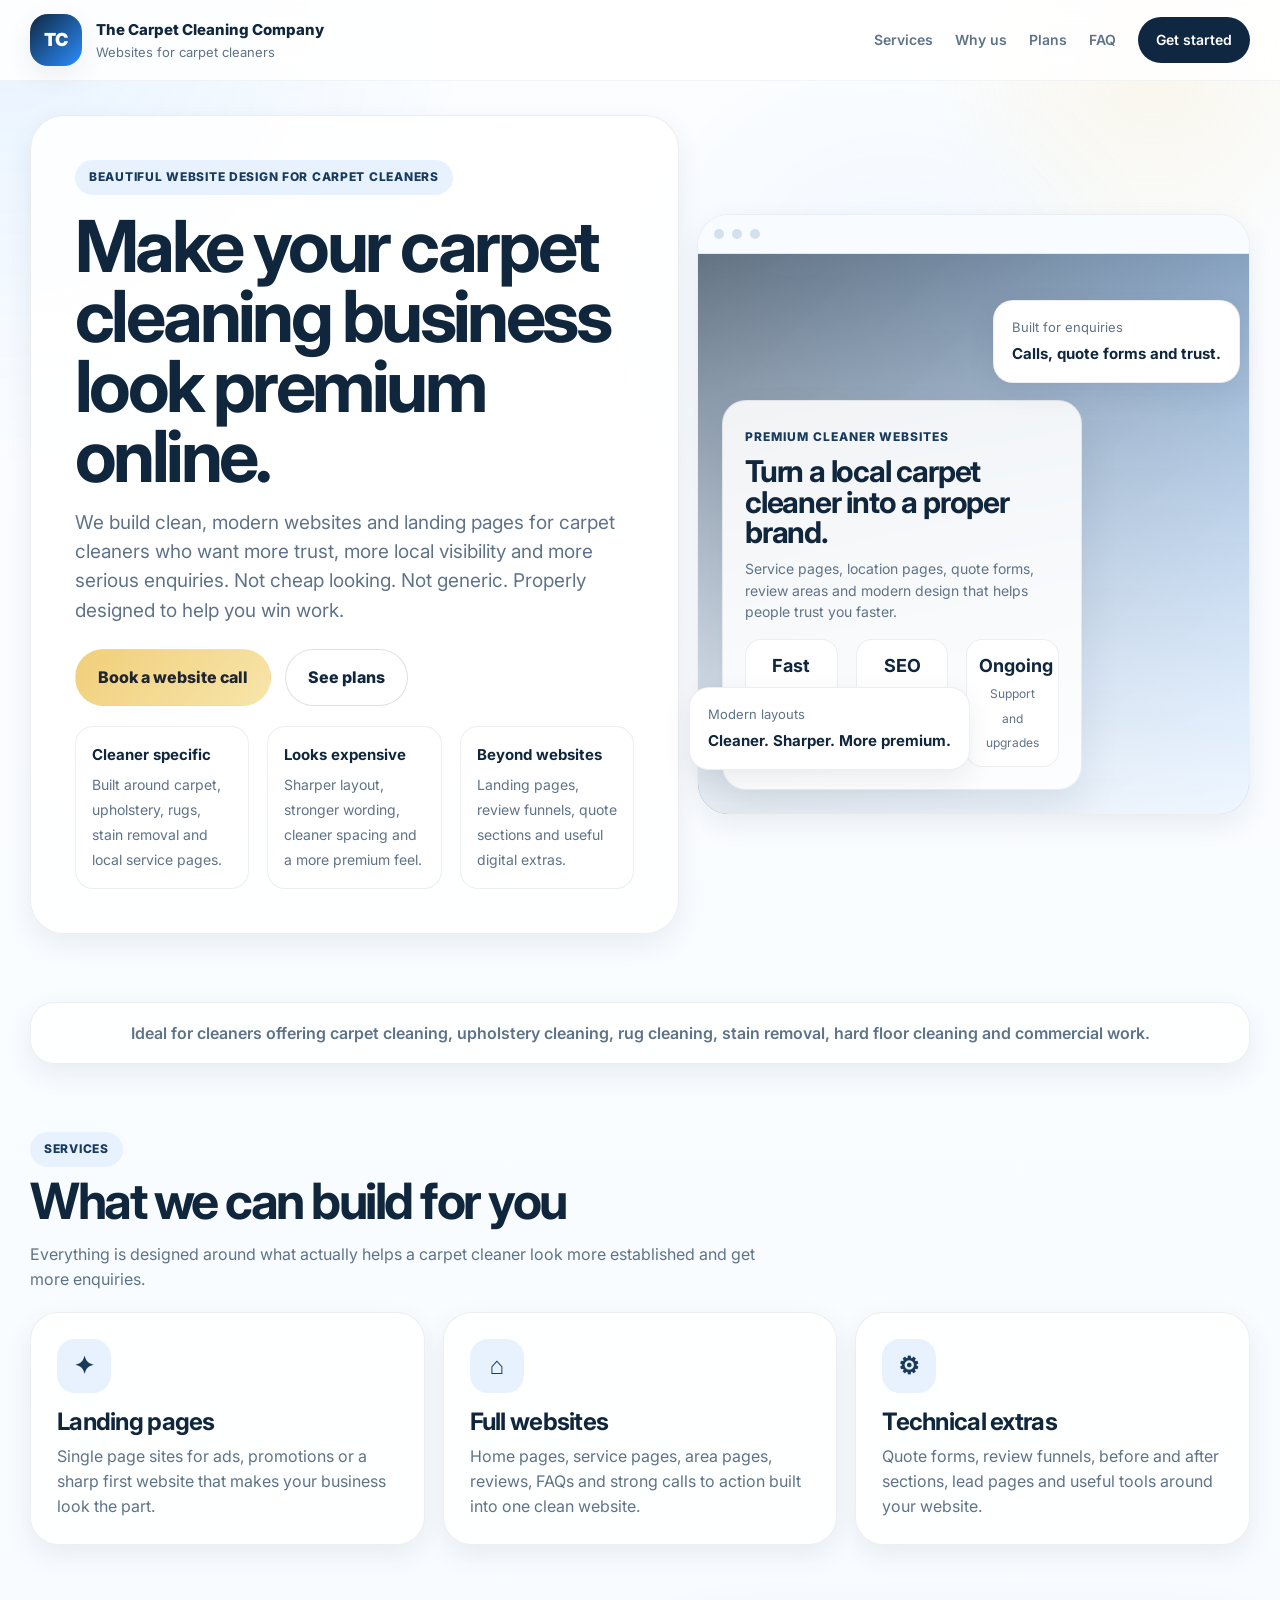
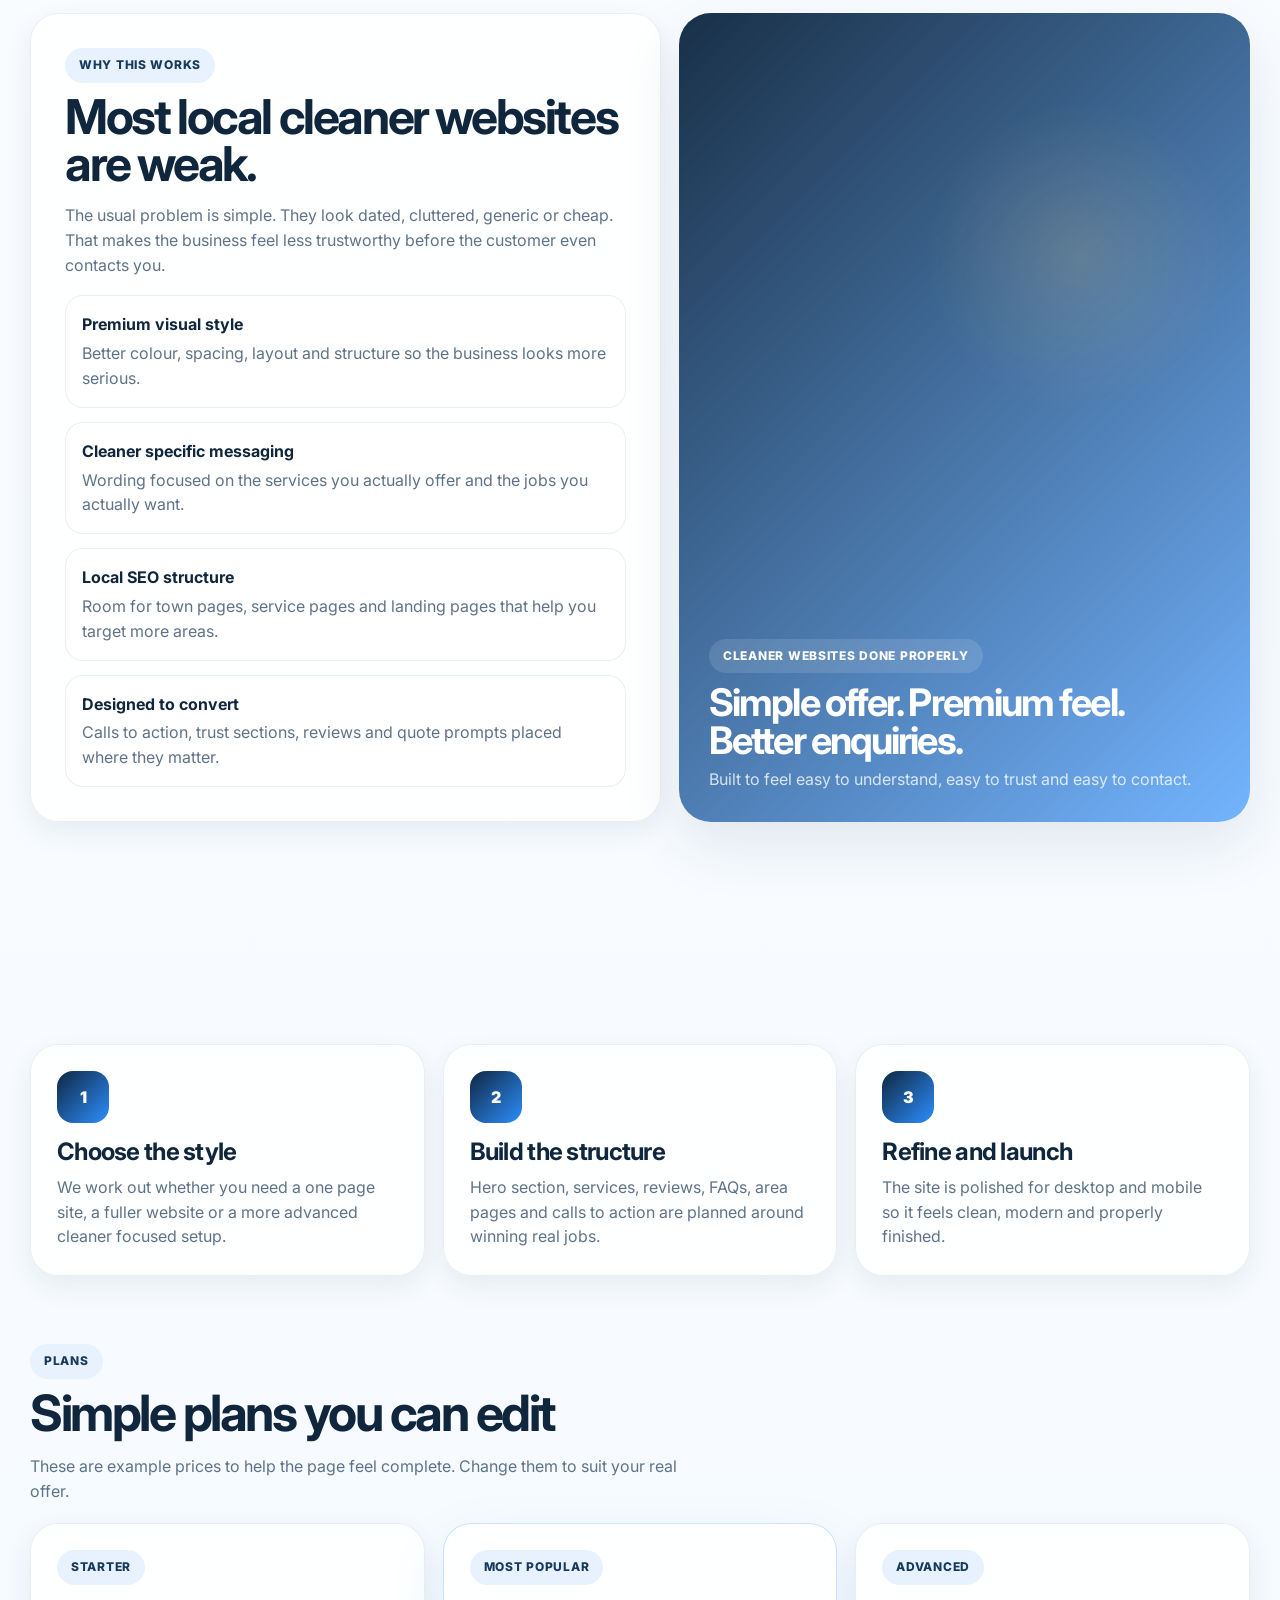
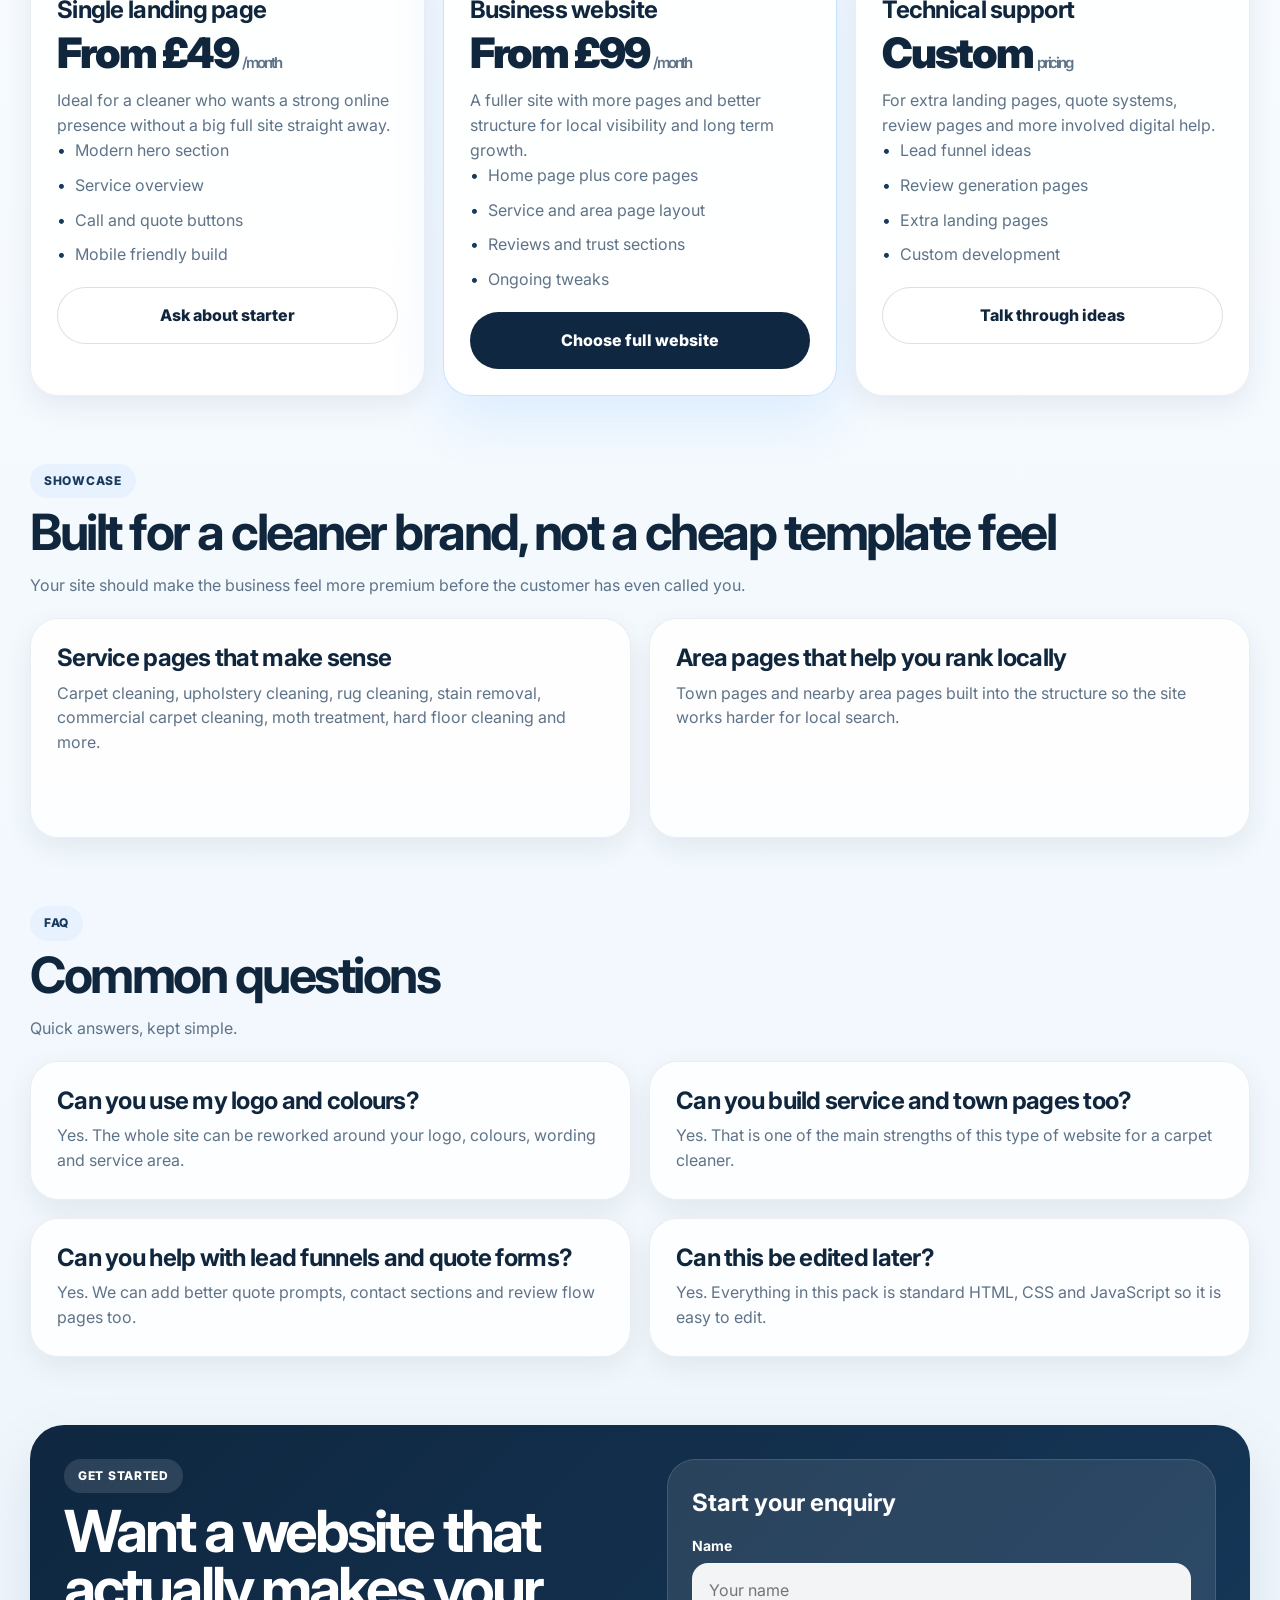
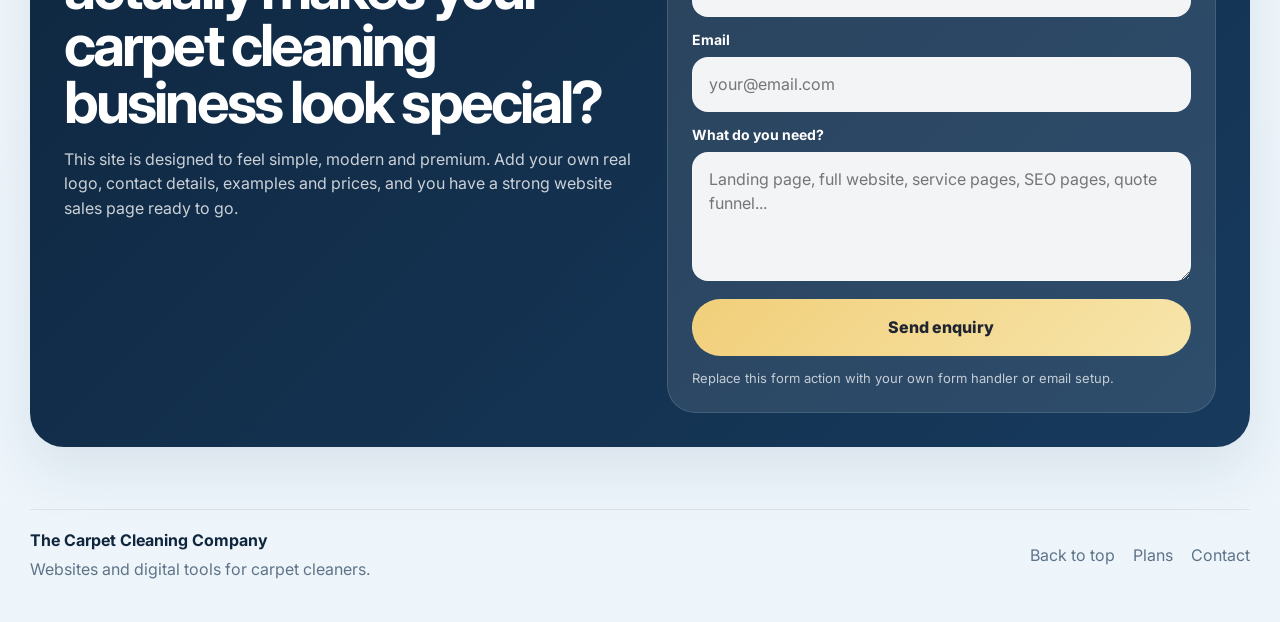
==== commit 145d5c7c: "2" ====
--- a/index.html
+++ b/index.html
@@ -1,1022 +1,335 @@
-<!DOCTYPE html>
+<!doctype html>
 <html lang="en-GB">
 <head>
-  <meta charset="UTF-8" />
-  <meta name="viewport" content="width=device-width, initial-scale=1.0" />
+  <meta charset="utf-8">
+  <meta name="viewport" content="width=device-width, initial-scale=1">
   <title>The Carpet Cleaning Company | Websites for Carpet Cleaners</title>
-  <meta name="description" content="Beautiful websites, landing pages and technical support for carpet cleaners. Modern design, fast setup, strong conversion structure and ongoing support." />
+  <meta name="description" content="Beautiful websites, landing pages and digital tools built specifically for carpet cleaners. Premium design, strong local SEO structure, fast pages and better enquiries.">
+  <meta name="theme-color" content="#0f2740">
   <link rel="preconnect" href="https://fonts.googleapis.com">
   <link rel="preconnect" href="https://fonts.gstatic.com" crossorigin>
   <link href="https://fonts.googleapis.com/css2?family=Inter:wght@400;500;600;700;800;900&display=swap" rel="stylesheet">
-  <style>
-    :root {
-      --bg: #f8fbfe;
-      --bg-2: #eef5fb;
-      --white: #ffffff;
-      --text: #0d2238;
-      --muted: #5b7188;
-      --line: rgba(13, 34, 56, 0.10);
-      --line-strong: rgba(13, 34, 56, 0.16);
-      --accent: #2b8cff;
-      --accent-soft: #e9f3ff;
-      --accent-dark: #1667c8;
-      --gold: #f2c96d;
-      --shadow: 0 18px 60px rgba(20, 44, 72, 0.10);
-      --shadow-soft: 0 10px 30px rgba(20, 44, 72, 0.08);
-      --radius: 28px;
-      --radius-sm: 18px;
-      --max: 1220px;
-    }
-
-    * { box-sizing: border-box; }
-    html { scroll-behavior: smooth; }
-    body {
-      margin: 0;
-      font-family: Inter, Arial, sans-serif;
-      color: var(--text);
-      background:
-        radial-gradient(circle at top left, rgba(43, 140, 255, 0.08), transparent 34%),
-        linear-gradient(180deg, #fbfdff 0%, var(--bg) 45%, var(--bg-2) 100%);
-      line-height: 1.55;
-    }
-
-    a { color: inherit; text-decoration: none; }
-    img { max-width: 100%; display: block; }
-
-    .container {
-      width: min(calc(100% - 32px), var(--max));
-      margin: 0 auto;
-    }
-
-    .site-header {
-      position: sticky;
-      top: 0;
-      z-index: 100;
-      background: rgba(255,255,255,0.86);
-      backdrop-filter: blur(12px);
-      border-bottom: 1px solid rgba(13, 34, 56, 0.06);
-    }
-
-    .nav {
-      display: flex;
-      align-items: center;
-      justify-content: space-between;
-      gap: 20px;
-      padding: 16px 0;
-    }
-
-    .brand {
-      display: flex;
-      align-items: center;
-      gap: 14px;
-      min-width: 0;
-    }
-
-    .brand-badge {
-      width: 52px;
-      height: 52px;
-      border-radius: 18px;
-      background: linear-gradient(135deg, #0f4da1, #2b8cff);
-      color: #fff;
-      display: grid;
-      place-items: center;
-      font-size: 18px;
-      font-weight: 900;
-      box-shadow: var(--shadow-soft);
-    }
-
-    .brand-copy strong {
-      display: block;
-      font-size: 15px;
-      font-weight: 800;
-      letter-spacing: 0.01em;
-    }
-
-    .brand-copy span {
-      display: block;
-      font-size: 13px;
-      color: var(--muted);
-    }
-
-    .nav-links {
-      display: flex;
-      align-items: center;
-      gap: 22px;
-      color: var(--muted);
-      font-size: 14px;
-      font-weight: 600;
-    }
-
-    .nav-links a:hover { color: var(--text); }
-
-    .nav-cta {
-      display: inline-flex;
-      align-items: center;
-      justify-content: center;
-      padding: 13px 18px;
-      border-radius: 999px;
-      background: var(--text);
-      color: #fff;
-      font-weight: 800;
-      box-shadow: var(--shadow-soft);
-    }
-
-    .hero {
-      padding: 42px 0 30px;
-    }
-
-    .hero-wrap {
-      display: grid;
-      grid-template-columns: 1.1fr 0.9fr;
-      gap: 28px;
-      align-items: stretch;
-    }
-
-    .hero-copy,
-    .hero-panel {
-      border-radius: 34px;
-      background: rgba(255,255,255,0.8);
-      border: 1px solid rgba(13, 34, 56, 0.08);
-      box-shadow: var(--shadow);
-    }
-
-    .hero-copy {
-      padding: 44px;
-    }
-
-    .eyebrow {
-      display: inline-flex;
-      align-items: center;
-      gap: 10px;
-      padding: 10px 14px;
-      border-radius: 999px;
-      background: var(--accent-soft);
-      color: var(--accent-dark);
-      font-size: 13px;
-      font-weight: 800;
-      margin-bottom: 18px;
-    }
-
-    .hero h1 {
-      margin: 0 0 16px;
-      font-size: clamp(40px, 5.6vw, 74px);
-      line-height: 0.96;
-      letter-spacing: -0.05em;
-      max-width: 720px;
-    }
-
-    .hero h1 .blue { color: var(--accent-dark); }
-
-    .hero p {
-      margin: 0 0 24px;
-      color: var(--muted);
-      font-size: clamp(16px, 1.8vw, 19px);
-      max-width: 690px;
-    }
-
-    .hero-actions {
-      display: flex;
-      flex-wrap: wrap;
-      gap: 14px;
-      margin-bottom: 20px;
-    }
-
-    .btn {
-      display: inline-flex;
-      align-items: center;
-      justify-content: center;
-      gap: 10px;
-      padding: 16px 22px;
-      border-radius: 999px;
-      font-weight: 800;
-      border: 1px solid transparent;
-      transition: transform .18s ease, box-shadow .18s ease, background .18s ease;
-    }
-
-    .btn:hover {
-      transform: translateY(-1px);
-      box-shadow: 0 16px 26px rgba(20,44,72,0.10);
-    }
-
-    .btn-primary {
-      background: linear-gradient(135deg, var(--gold), #f6df9c);
-      color: #1d232e;
-    }
-
-    .btn-secondary {
-      background: var(--white);
-      border-color: var(--line-strong);
-      color: var(--text);
-    }
-
-    .hero-points {
-      display: grid;
-      grid-template-columns: repeat(3, minmax(0, 1fr));
-      gap: 12px;
-      margin-top: 18px;
-    }
-
-    .point {
-      padding: 14px 16px;
-      border-radius: 18px;
-      background: #fff;
-      border: 1px solid rgba(13, 34, 56, 0.08);
-      color: var(--muted);
-      font-size: 14px;
-      font-weight: 600;
-    }
-
-    .point strong {
-      display: block;
-      color: var(--text);
-      font-size: 15px;
-      margin-bottom: 4px;
-    }
-
-    .hero-panel {
-      padding: 20px;
-      display: flex;
-      flex-direction: column;
-      gap: 16px;
-      background: linear-gradient(180deg, #fdfefe, #f2f8fd);
-    }
-
-    .mock-browser {
-      border-radius: 26px;
-      background: #fff;
-      border: 1px solid rgba(13,34,56,0.08);
-      box-shadow: var(--shadow-soft);
-      overflow: hidden;
-    }
-
-    .browser-bar {
-      display: flex;
-      align-items: center;
-      gap: 8px;
-      padding: 14px 16px;
-      border-bottom: 1px solid rgba(13,34,56,0.07);
-      background: #f8fbfe;
-    }
-
-    .dot {
-      width: 10px;
-      height: 10px;
-      border-radius: 50%;
-      background: #d4dfeb;
-    }
-
-    .browser-body {
-      min-height: 520px;
-      padding: 24px;
-      background:
-        linear-gradient(180deg, rgba(255,255,255,0.30), rgba(255,255,255,0.88)),
-        url('https://images.unsplash.com/photo-1520607162513-77705c0f0d4a?auto=format&fit=crop&w=1400&q=80') center/cover no-repeat;
-      display: flex;
-      flex-direction: column;
-      justify-content: flex-end;
-    }
-
-    .mini-site {
-      max-width: 360px;
-      padding: 22px;
-      border-radius: 24px;
-      background: rgba(255,255,255,0.88);
-      border: 1px solid rgba(13,34,56,0.08);
-      box-shadow: 0 20px 40px rgba(20,44,72,0.08);
-    }
-
-    .mini-site small {
-      display: inline-block;
-      margin-bottom: 10px;
-      color: var(--accent-dark);
-      font-size: 12px;
-      font-weight: 800;
-      letter-spacing: 0.08em;
-      text-transform: uppercase;
-    }
-
-    .mini-site h2 {
-      margin: 0 0 10px;
-      font-size: 30px;
-      line-height: 1.02;
-      letter-spacing: -0.04em;
-    }
-
-    .mini-site p {
-      margin: 0;
-      color: var(--muted);
-      font-size: 14px;
-    }
-
-    .mini-summary {
-      display: grid;
-      grid-template-columns: repeat(3, minmax(0, 1fr));
-      gap: 12px;
-    }
-
-    .mini-summary div {
-      padding: 14px;
-      border-radius: 18px;
-      background: #fff;
-      border: 1px solid rgba(13,34,56,0.08);
-      font-size: 13px;
-      color: var(--muted);
-      font-weight: 700;
-      text-align: center;
-    }
-
-    .mini-summary strong {
-      display: block;
-      color: var(--text);
-      font-size: 20px;
-      margin-bottom: 4px;
-    }
-
-    section { padding: 34px 0; }
-
-    .section-head {
-      display: flex;
-      justify-content: space-between;
-      align-items: end;
-      gap: 16px;
-      margin-bottom: 20px;
-    }
-
-    .section-head h2 {
-      margin: 0;
-      font-size: clamp(30px, 4.2vw, 48px);
-      line-height: 1;
-      letter-spacing: -0.05em;
-    }
-
-    .section-head p {
-      margin: 0;
-      max-width: 700px;
-      color: var(--muted);
-      font-size: 16px;
-    }
-
-    .grid-3 {
-      display: grid;
-      grid-template-columns: repeat(3, minmax(0, 1fr));
-      gap: 18px;
-    }
-
-    .grid-2 {
-      display: grid;
-      grid-template-columns: repeat(2, minmax(0, 1fr));
-      gap: 18px;
-    }
-
-    .card {
-      background: #fff;
-      border-radius: var(--radius);
-      border: 1px solid rgba(13,34,56,0.08);
-      box-shadow: var(--shadow-soft);
-      padding: 26px;
-    }
-
-    .icon {
-      width: 54px;
-      height: 54px;
-      border-radius: 18px;
-      display: grid;
-      place-items: center;
-      margin-bottom: 16px;
-      background: var(--accent-soft);
-      color: var(--accent-dark);
-      font-size: 24px;
-      font-weight: 900;
-    }
-
-    .card h3 {
-      margin: 0 0 10px;
-      font-size: 24px;
-      line-height: 1.05;
-      letter-spacing: -0.03em;
-    }
-
-    .card p {
-      margin: 0;
-      color: var(--muted);
-      font-size: 15px;
-    }
-
-    .split-panel {
-      display: grid;
-      grid-template-columns: 1.05fr 0.95fr;
-      gap: 18px;
-    }
-
-    .steps {
-      display: grid;
-      gap: 14px;
-    }
-
-    .step {
-      display: grid;
-      grid-template-columns: 56px 1fr;
-      gap: 14px;
-      align-items: start;
-      padding: 18px;
-      border-radius: 22px;
-      background: #fff;
-      border: 1px solid rgba(13,34,56,0.08);
-    }
-
-    .step-no {
-      width: 56px;
-      height: 56px;
-      border-radius: 16px;
-      display: grid;
-      place-items: center;
-      background: linear-gradient(135deg, var(--accent-dark), var(--accent));
-      color: #fff;
-      font-weight: 900;
-    }
-
-    .step h3 {
-      margin: 0 0 6px;
-      font-size: 18px;
-    }
-
-    .step p {
-      margin: 0;
-      color: var(--muted);
-      font-size: 15px;
-    }
-
-    .feature-list {
-      display: grid;
-      gap: 12px;
-      margin-top: 16px;
-    }
-
-    .feature-item {
-      display: flex;
-      align-items: start;
-      gap: 12px;
-      color: var(--muted);
-      font-size: 15px;
-    }
-
-    .feature-item b { color: var(--text); }
-
-    .promo-box {
-      min-height: 100%;
-      background:
-        linear-gradient(180deg, rgba(255,255,255,0.30), rgba(255,255,255,0.86)),
-        url('https://images.unsplash.com/photo-1516321318423-f06f85e504b3?auto=format&fit=crop&w=1400&q=80') center/cover no-repeat;
-      overflow: hidden;
-      position: relative;
-    }
-
-    .promo-inner {
-      position: relative;
-      z-index: 1;
-      height: 100%;
-      display: flex;
-      flex-direction: column;
-      justify-content: flex-end;
-      padding: 28px;
-    }
-
-    .promo-badge {
-      width: fit-content;
-      padding: 8px 14px;
-      border-radius: 999px;
-      background: rgba(255,255,255,0.80);
-      color: var(--accent-dark);
-      font-size: 12px;
-      font-weight: 800;
-      letter-spacing: 0.08em;
-      text-transform: uppercase;
-      margin-bottom: 12px;
-    }
-
-    .promo-inner h3 {
-      margin: 0 0 8px;
-      font-size: 36px;
-      line-height: 1;
-      letter-spacing: -0.05em;
-      max-width: 460px;
-    }
-
-    .promo-inner p {
-      margin: 0;
-      max-width: 480px;
-      color: #38506a;
-    }
-
-    .pricing-grid {
-      display: grid;
-      grid-template-columns: repeat(3, minmax(0, 1fr));
-      gap: 18px;
-    }
-
-    .price-card {
-      position: relative;
-      background: #fff;
-      border-radius: 30px;
-      border: 1px solid rgba(13,34,56,0.08);
-      box-shadow: var(--shadow-soft);
-      padding: 28px;
-    }
-
-    .price-card.featured {
-      border-color: rgba(43, 140, 255, 0.32);
-      box-shadow: 0 22px 55px rgba(43,140,255,0.13);
-      transform: translateY(-4px);
-    }
-
-    .price-top {
-      display: flex;
-      justify-content: space-between;
-      gap: 12px;
-      align-items: center;
-      margin-bottom: 16px;
-    }
-
-    .tag {
-      display: inline-flex;
-      padding: 7px 12px;
-      border-radius: 999px;
-      background: var(--accent-soft);
-      color: var(--accent-dark);
-      font-size: 12px;
-      font-weight: 800;
-      letter-spacing: 0.06em;
-      text-transform: uppercase;
-    }
-
-    .price-card h3 {
-      margin: 0 0 8px;
-      font-size: 28px;
-      line-height: 1;
-      letter-spacing: -0.04em;
-    }
-
-    .price {
-      margin: 0 0 14px;
-      font-size: 42px;
-      line-height: 1;
-      letter-spacing: -0.05em;
-      font-weight: 900;
-    }
-
-    .price span {
-      font-size: 15px;
-      font-weight: 600;
-      color: var(--muted);
-    }
-
-    .price-card p {
-      margin: 0 0 18px;
-      color: var(--muted);
-      font-size: 15px;
-    }
-
-    .price-list {
-      padding: 0;
-      margin: 0 0 22px;
-      list-style: none;
-      display: grid;
-      gap: 10px;
-    }
-
-    .price-list li {
-      position: relative;
-      padding-left: 18px;
-      color: var(--muted);
-      font-size: 15px;
-    }
-
-    .price-list li::before {
-      content: "•";
-      position: absolute;
-      left: 0;
-      color: var(--accent-dark);
-    }
-
-    .price-card .btn { width: 100%; }
-
-    .faq-grid {
-      display: grid;
-      grid-template-columns: repeat(2, minmax(0, 1fr));
-      gap: 18px;
-    }
-
-    .faq-item {
-      background: #fff;
-      border: 1px solid rgba(13,34,56,0.08);
-      border-radius: 24px;
-      box-shadow: var(--shadow-soft);
-      padding: 24px;
-    }
-
-    .faq-item h3 {
-      margin: 0 0 8px;
-      font-size: 20px;
-      line-height: 1.1;
-    }
-
-    .faq-item p {
-      margin: 0;
-      color: var(--muted);
-      font-size: 15px;
-    }
-
-    .final-cta {
-      padding: 34px;
-      background: linear-gradient(135deg, #0e2036, #173d65);
-      color: #fff;
-      border-radius: 34px;
-      box-shadow: var(--shadow);
-      display: grid;
-      grid-template-columns: 1.05fr 0.95fr;
-      gap: 20px;
-      align-items: center;
-    }
-
-    .final-cta h2 {
-      margin: 0 0 12px;
-      font-size: clamp(34px, 5vw, 58px);
-      line-height: 0.96;
-      letter-spacing: -0.05em;
-    }
-
-    .final-cta p {
-      margin: 0;
-      color: rgba(255,255,255,0.76);
-      max-width: 650px;
-      font-size: 16px;
-    }
-
-    .contact-panel {
-      padding: 22px;
-      background: rgba(255,255,255,0.08);
-      border: 1px solid rgba(255,255,255,0.10);
-      border-radius: 26px;
-      backdrop-filter: blur(6px);
-    }
-
-    .contact-panel h3 {
-      margin: 0 0 8px;
-      font-size: 22px;
-    }
-
-    .contact-panel p {
-      margin: 0 0 16px;
-      color: rgba(255,255,255,0.74);
-      font-size: 15px;
-    }
-
-    .contact-links {
-      display: grid;
-      gap: 12px;
-    }
-
-    .contact-link {
-      display: flex;
-      justify-content: space-between;
-      align-items: center;
-      gap: 12px;
-      padding: 15px 16px;
-      border-radius: 18px;
-      background: rgba(255,255,255,0.08);
-      border: 1px solid rgba(255,255,255,0.10);
-      color: #fff;
-      font-weight: 700;
-    }
-
-    .footer {
-      padding: 28px 0 42px;
-      color: var(--muted);
-      font-size: 14px;
-    }
-
-    .footer .container {
-      display: flex;
-      justify-content: space-between;
-      flex-wrap: wrap;
-      gap: 12px;
-      padding-top: 18px;
-      border-top: 1px solid rgba(13,34,56,0.08);
-    }
-
-    @media (max-width: 1100px) {
-      .hero-wrap,
-      .split-panel,
-      .pricing-grid,
-      .faq-grid,
-      .final-cta,
-      .grid-3,
-      .grid-2 {
-        grid-template-columns: 1fr;
-      }
-
-      .price-card.featured { transform: none; }
-      .hero-points,
-      .mini-summary { grid-template-columns: 1fr; }
-    }
-
-    @media (max-width: 760px) {
-      .nav-links { display: none; }
-      .nav-cta { display: none; }
-      .hero-copy,
-      .hero-panel,
-      .card,
-      .price-card,
-      .faq-item,
-      .final-cta { padding: 22px; }
-      .hero h1 { line-height: 1; }
-      .hero-actions { flex-direction: column; }
-      .btn { width: 100%; }
-      .browser-body { min-height: 380px; padding: 18px; }
-      .mini-site { max-width: 100%; }
-      .section-head { display: block; }
-      .section-head p { margin-top: 10px; }
-      .contact-link { flex-direction: column; align-items: flex-start; }
-    }
-  </style>
+  <link rel="stylesheet" href="assets/styles.css">
 </head>
 <body>
+  <div class="site-bg"></div>
+
   <header class="site-header">
     <div class="container nav">
-      <a href="#top" class="brand">
-        <div class="brand-badge">TC</div>
-        <div class="brand-copy">
+      <a class="brand" href="#top" aria-label="The Carpet Cleaning Company home">
+        <span class="brand-mark">TC</span>
+        <span class="brand-copy">
           <strong>The Carpet Cleaning Company</strong>
-          <span>Website design for carpet cleaners</span>
-        </div>
+          <small>Websites for carpet cleaners</small>
+        </span>
       </a>
-      <nav class="nav-links">
+
+      <button class="menu-toggle" aria-expanded="false" aria-controls="site-menu">Menu</button>
+
+      <nav id="site-menu" class="site-menu">
         <a href="#services">Services</a>
-        <a href="#how">How it works</a>
-        <a href="#plans">Plans</a>
+        <a href="#benefits">Why us</a>
+        <a href="#pricing">Plans</a>
         <a href="#faq">FAQ</a>
-        <a href="#contact">Contact</a>
+        <a href="#contact" class="nav-btn">Get started</a>
       </nav>
-      <a class="nav-cta" href="#contact">Get started</a>
     </div>
   </header>
 
   <main id="top">
-    <section class="hero">
-      <div class="container hero-wrap">
-        <div class="hero-copy">
-          <div class="eyebrow">Website design and technical help for carpet cleaners</div>
-          <h1>Beautiful websites for <span class="blue">carpet cleaners</span> that look premium and win more enquiries.</h1>
-          <p>I build modern websites, focused landing pages and useful technical tools for carpet cleaners who want to look sharper online, stand out locally and convert more visitors into real jobs.</p>
+    <section class="hero section">
+      <div class="container hero-grid">
+        <div class="hero-copy reveal">
+          <span class="eyebrow">Beautiful website design for carpet cleaners</span>
+          <h1>Make your carpet cleaning business look premium online.</h1>
+          <p class="hero-text">We build clean, modern websites and landing pages for carpet cleaners who want more trust, more local visibility and more serious enquiries. Not cheap looking. Not generic. Properly designed to help you win work.</p>
+
           <div class="hero-actions">
-            <a href="#contact" class="btn btn-primary">Book a website call</a>
-            <a href="#plans" class="btn btn-secondary">View plans</a>
-          </div>
+            <a class="btn btn-gold" href="#contact">Book a website call</a>
+            <a class="btn btn-light" href="#pricing">See plans</a>
+          </div>
+
           <div class="hero-points">
-            <div class="point"><strong>Fast setup</strong>Clean pages built around real service businesses</div>
-            <div class="point"><strong>Looks premium</strong>Not cheap, dated or generic like most local sites</div>
-            <div class="point"><strong>Ongoing help</strong>Landing pages, tweaks, ideas and technical support</div>
-          </div>
-        </div>
-
-        <div class="hero-panel">
-          <div class="mock-browser">
-            <div class="browser-bar">
-              <span class="dot"></span>
-              <span class="dot"></span>
-              <span class="dot"></span>
+            <div class="point-card">
+              <strong>Cleaner specific</strong>
+              <span>Built around carpet, upholstery, rugs, stain removal and local service pages.</span>
+            </div>
+            <div class="point-card">
+              <strong>Looks expensive</strong>
+              <span>Sharper layout, stronger wording, cleaner spacing and a more premium feel.</span>
+            </div>
+            <div class="point-card">
+              <strong>Beyond websites</strong>
+              <span>Landing pages, review funnels, quote sections and useful digital extras.</span>
+            </div>
+          </div>
+        </div>
+
+        <div class="hero-visual reveal delay-1">
+          <div class="browser-card">
+            <div class="browser-top">
+              <span></span><span></span><span></span>
             </div>
             <div class="browser-body">
-              <div class="mini-site">
-                <small>Built for local service brands</small>
-                <h2>Turn a cleaner into a proper brand online</h2>
-                <p>Luxury style visuals, stronger trust signals, sharper pages and a layout made to generate more calls and quote requests.</p>
+              <div class="mini-hero">
+                <span class="mini-tag">Premium cleaner websites</span>
+                <h2>Turn a local carpet cleaner into a proper brand.</h2>
+                <p>Service pages, location pages, quote forms, review areas and modern design that helps people trust you faster.</p>
+                <div class="mini-stats">
+                  <div><strong>Fast</strong><span>Mobile friendly build</span></div>
+                  <div><strong>SEO</strong><span>Local service structure</span></div>
+                  <div><strong>Ongoing</strong><span>Support and upgrades</span></div>
+                </div>
               </div>
             </div>
           </div>
-
-          <div class="mini-summary">
-            <div><strong>1</strong>Main page or landing page</div>
-            <div><strong>SEO</strong>Service and area page structure</div>
-            <div><strong>Ongoing</strong>Support and improvements</div>
-          </div>
-        </div>
-      </div>
-    </section>
-
-    <section id="services">
-      <div class="container">
-        <div class="section-head">
-          <div>
-            <h2>What I can build</h2>
-          </div>
-          <p>Inspired by the clean offer led structure used on Website Rentals, this version is more tailored to carpet cleaners, with clearer positioning around premium design, local service pages and technical support. The reference site markets websites for UK local businesses and highlights a £49 per month offer with no contracts, no setup fees and a 48 hour turnaround. ([websiterentals.co.uk](https://websiterentals.co.uk/?utm_source=chatgpt.com))</p>
-        </div>
-
-        <div class="grid-3">
-          <article class="card">
+          <div class="floating-card one">
+            <span>Modern layouts</span>
+            <strong>Cleaner. Sharper. More premium.</strong>
+          </div>
+          <div class="floating-card two">
+            <span>Built for enquiries</span>
+            <strong>Calls, quote forms and trust.</strong>
+          </div>
+        </div>
+      </div>
+    </section>
+
+    <section class="section logos-strip reveal">
+      <div class="container strip-card">
+        <p>Ideal for cleaners offering carpet cleaning, upholstery cleaning, rug cleaning, stain removal, hard floor cleaning and commercial work.</p>
+      </div>
+    </section>
+
+    <section id="services" class="section">
+      <div class="container">
+        <div class="section-head reveal">
+          <span class="section-kicker">Services</span>
+          <h2>What we can build for you</h2>
+          <p>Everything is designed around what actually helps a carpet cleaner look more established and get more enquiries.</p>
+        </div>
+
+        <div class="grid grid-3">
+          <article class="card reveal">
             <div class="icon">✦</div>
             <h3>Landing pages</h3>
-            <p>Single page websites for cleaners who want something sharp, modern and built to get calls and quote requests quickly.</p>
-          </article>
-
-          <article class="card">
+            <p>Single page sites for ads, promotions or a sharp first website that makes your business look the part.</p>
+          </article>
+          <article class="card reveal delay-1">
             <div class="icon">⌂</div>
-            <h3>Full business websites</h3>
-            <p>Homepages, service pages, location pages, review sections and clear calls to action designed for carpet cleaning businesses.</p>
-          </article>
-
-          <article class="card">
+            <h3>Full websites</h3>
+            <p>Home pages, service pages, area pages, reviews, FAQs and strong calls to action built into one clean website.</p>
+          </article>
+          <article class="card reveal delay-2">
             <div class="icon">⚙</div>
-            <h3>Technical development</h3>
-            <p>Review funnels, quote forms, small digital tools, page improvements and practical help around the website side of the business.</p>
-          </article>
-        </div>
-      </div>
-    </section>
-
-    <section>
-      <div class="container split-panel">
-        <div class="card">
-          <div class="section-head" style="display:block; margin-bottom:18px;">
-            <h2 style="font-size:clamp(28px,4vw,42px);">Why this works for carpet cleaners</h2>
-            <p style="margin-top:10px;">Most cleaners either have no real website at all, or they have something that looks old, cluttered or weak. This approach is about making the business feel more established from the first few seconds.</p>
-          </div>
+            <h3>Technical extras</h3>
+            <p>Quote forms, review funnels, before and after sections, lead pages and useful tools around your website.</p>
+          </article>
+        </div>
+      </div>
+    </section>
+
+    <section id="benefits" class="section">
+      <div class="container split-grid">
+        <div class="content-panel reveal">
+          <span class="section-kicker">Why this works</span>
+          <h2>Most local cleaner websites are weak.</h2>
+          <p class="lead">The usual problem is simple. They look dated, cluttered, generic or cheap. That makes the business feel less trustworthy before the customer even contacts you.</p>
           <div class="feature-list">
-            <div class="feature-item"><span>01</span><div><b>Clear offer</b><br>Simple wording, strong sections and an easy path to get in touch.</div></div>
-            <div class="feature-item"><span>02</span><div><b>Modern styling</b><br>Brighter, cleaner design with more space, sharper type and a more expensive feel.</div></div>
-            <div class="feature-item"><span>03</span><div><b>Built for local SEO</b><br>Room for service pages, town pages, trust sections and before and after proof.</div></div>
-            <div class="feature-item"><span>04</span><div><b>Beyond the website</b><br>Help with quote flows, review generation, lead pages and useful business tools.</div></div>
-          </div>
-        </div>
-
-        <aside class="card promo-box">
-          <div class="promo-inner">
-            <div class="promo-badge">Cleaner focused</div>
-            <h3>Simple offer. Premium feel. More enquiries.</h3>
-            <p>The reference site also highlights templates and example websites, so this page is set up to support that same kind of easy to understand sales flow if you want to add examples later. ([websiterentals.co.uk](https://websiterentals.co.uk/templates?utm_source=chatgpt.com))</p>
+            <div class="feature-item"><strong>Premium visual style</strong><span>Better colour, spacing, layout and structure so the business looks more serious.</span></div>
+            <div class="feature-item"><strong>Cleaner specific messaging</strong><span>Wording focused on the services you actually offer and the jobs you actually want.</span></div>
+            <div class="feature-item"><strong>Local SEO structure</strong><span>Room for town pages, service pages and landing pages that help you target more areas.</span></div>
+            <div class="feature-item"><strong>Designed to convert</strong><span>Calls to action, trust sections, reviews and quote prompts placed where they matter.</span></div>
+          </div>
+        </div>
+
+        <aside class="showcase-panel reveal delay-1">
+          <div class="showcase-overlay"></div>
+          <div class="showcase-copy">
+            <span class="showcase-kicker">Cleaner websites done properly</span>
+            <h3>Simple offer. Premium feel. Better enquiries.</h3>
+            <p>Built to feel easy to understand, easy to trust and easy to contact.</p>
           </div>
         </aside>
       </div>
     </section>
 
-    <section id="how">
-      <div class="container">
-        <div class="section-head">
-          <div>
-            <h2>How it works</h2>
-          </div>
-          <p>Clean process, fast turnaround, then polish. Kept simple.</p>
-        </div>
-
-        <div class="steps">
-          <div class="step">
+    <section class="section">
+      <div class="container">
+        <div class="section-head reveal">
+          <span class="section-kicker">Process</span>
+          <h2>How it works</h2>
+          <p>Kept simple from start to finish.</p>
+        </div>
+
+        <div class="steps-grid">
+          <article class="step-card reveal">
             <div class="step-no">1</div>
-            <div>
-              <h3>Choose the direction</h3>
-              <p>We decide whether you need a sharp single page, a fuller website, or a more technical build around your existing business.</p>
-            </div>
-          </div>
-          <div class="step">
+            <h3>Choose the style</h3>
+            <p>We work out whether you need a one page site, a fuller website or a more advanced cleaner focused setup.</p>
+          </article>
+          <article class="step-card reveal delay-1">
             <div class="step-no">2</div>
-            <div>
-              <h3>Build the core layout</h3>
-              <p>Hero section, service sections, trust points, proof, review areas and calls to action are all shaped around what wins real work.</p>
-            </div>
-          </div>
-          <div class="step">
+            <h3>Build the structure</h3>
+            <p>Hero section, services, reviews, FAQs, area pages and calls to action are planned around winning real jobs.</p>
+          </article>
+          <article class="step-card reveal delay-2">
             <div class="step-no">3</div>
-            <div>
-              <h3>Add the right extras</h3>
-              <p>Area pages, FAQ sections, review links, quote forms, landing pages or extra tools if you want to take things further.</p>
-            </div>
-          </div>
-          <div class="step">
-            <div class="step-no">4</div>
-            <div>
-              <h3>Refine and launch</h3>
-              <p>Then everything is tightened up so it looks good on desktop and mobile and feels properly finished.</p>
-            </div>
-          </div>
-        </div>
-      </div>
-    </section>
-
-    <section id="plans">
-      <div class="container">
-        <div class="section-head">
-          <div>
-            <h2>Simple plans</h2>
-          </div>
-          <p>The reference site uses a straightforward monthly pricing message, so I’ve shaped this section the same way structurally, but kept your prices editable so you can set them how you want. ([websiterentals.co.uk](https://websiterentals.co.uk/?utm_source=chatgpt.com))</p>
-        </div>
-
-        <div class="pricing-grid">
-          <article class="price-card">
-            <div class="price-top">
-              <span class="tag">Starter</span>
-            </div>
-            <h3>Landing page</h3>
-            <div class="price">From £49<span> / month</span></div>
-            <p>A clean one page site for a carpet cleaner who wants to get online properly without a huge upfront build.</p>
-            <ul class="price-list">
+            <h3>Refine and launch</h3>
+            <p>The site is polished for desktop and mobile so it feels clean, modern and properly finished.</p>
+          </article>
+        </div>
+      </div>
+    </section>
+
+    <section id="pricing" class="section pricing-section">
+      <div class="container">
+        <div class="section-head reveal">
+          <span class="section-kicker">Plans</span>
+          <h2>Simple plans you can edit</h2>
+          <p>These are example prices to help the page feel complete. Change them to suit your real offer.</p>
+        </div>
+
+        <div class="grid grid-3 pricing-grid">
+          <article class="price-card reveal">
+            <span class="price-tag">Starter</span>
+            <h3>Single landing page</h3>
+            <div class="price">From £49<span>/month</span></div>
+            <p>Ideal for a cleaner who wants a strong online presence without a big full site straight away.</p>
+            <ul>
               <li>Modern hero section</li>
-              <li>Service layout</li>
-              <li>Quote and call sections</li>
-              <li>Mobile friendly design</li>
+              <li>Service overview</li>
+              <li>Call and quote buttons</li>
+              <li>Mobile friendly build</li>
             </ul>
-            <a href="#contact" class="btn btn-secondary">Ask about this plan</a>
-          </article>
-
-          <article class="price-card featured">
-            <div class="price-top">
-              <span class="tag">Most popular</span>
-            </div>
+            <a class="btn btn-light btn-full" href="#contact">Ask about starter</a>
+          </article>
+
+          <article class="price-card featured reveal delay-1">
+            <span class="price-tag">Most popular</span>
             <h3>Business website</h3>
-            <div class="price">From £99<span> / month</span></div>
-            <p>A fuller setup with more room for services, towns, trust sections and proper website structure for growth.</p>
-            <ul class="price-list">
-              <li>Homepage and core pages</li>
-              <li>Service and area layout</li>
-              <li>Review and proof sections</li>
-              <li>Ongoing tweaks and support</li>
+            <div class="price">From £99<span>/month</span></div>
+            <p>A fuller site with more pages and better structure for local visibility and long term growth.</p>
+            <ul>
+              <li>Home page plus core pages</li>
+              <li>Service and area page layout</li>
+              <li>Reviews and trust sections</li>
+              <li>Ongoing tweaks</li>
             </ul>
-            <a href="#contact" class="btn btn-primary">Get the full website</a>
-          </article>
-
-          <article class="price-card">
-            <div class="price-top">
-              <span class="tag">Advanced</span>
-            </div>
+            <a class="btn btn-navy btn-full" href="#contact">Choose full website</a>
+          </article>
+
+          <article class="price-card reveal delay-2">
+            <span class="price-tag">Advanced</span>
             <h3>Technical support</h3>
-            <div class="price">Custom<span> pricing</span></div>
-            <p>For extra landing pages, tools, review systems, digital ideas and more involved development around the site.</p>
-            <ul class="price-list">
-              <li>Quote funnels</li>
+            <div class="price">Custom<span>pricing</span></div>
+            <p>For extra landing pages, quote systems, review pages and more involved digital help.</p>
+            <ul>
+              <li>Lead funnel ideas</li>
               <li>Review generation pages</li>
-              <li>Useful digital tools</li>
-              <li>Custom improvements</li>
+              <li>Extra landing pages</li>
+              <li>Custom development</li>
             </ul>
-            <a href="#contact" class="btn btn-secondary">Talk through ideas</a>
-          </article>
-        </div>
-      </div>
-    </section>
-
-    <section id="faq">
-      <div class="container">
-        <div class="section-head">
-          <div>
-            <h2>Common questions</h2>
-          </div>
-          <p>Kept short and simple so a cleaner can understand the offer quickly.</p>
+            <a class="btn btn-light btn-full" href="#contact">Talk through ideas</a>
+          </article>
+        </div>
+      </div>
+    </section>
+
+    <section class="section">
+      <div class="container">
+        <div class="section-head reveal">
+          <span class="section-kicker">Showcase</span>
+          <h2>Built for a cleaner brand, not a cheap template feel</h2>
+          <p>Your site should make the business feel more premium before the customer has even called you.</p>
+        </div>
+
+        <div class="grid grid-2 showcase-cards">
+          <article class="wide-card reveal">
+            <h3>Service pages that make sense</h3>
+            <p>Carpet cleaning, upholstery cleaning, rug cleaning, stain removal, commercial carpet cleaning, moth treatment, hard floor cleaning and more.</p>
+          </article>
+          <article class="wide-card reveal delay-1">
+            <h3>Area pages that help you rank locally</h3>
+            <p>Town pages and nearby area pages built into the structure so the site works harder for local search.</p>
+          </article>
+        </div>
+      </div>
+    </section>
+
+    <section id="faq" class="section faq-section">
+      <div class="container">
+        <div class="section-head reveal">
+          <span class="section-kicker">FAQ</span>
+          <h2>Common questions</h2>
+          <p>Quick answers, kept simple.</p>
         </div>
 
         <div class="faq-grid">
-          <div class="faq-item">
-            <h3>Can you make it look like a premium brand?</h3>
-            <p>Yes. That is the whole point. Cleaner spacing, stronger wording, better colours, better trust signals and a far more polished overall look.</p>
-          </div>
-          <div class="faq-item">
-            <h3>Can you help with SEO pages too?</h3>
-            <p>Yes. Service pages, location pages and landing pages can all be added so the website is not just pretty but useful.</p>
-          </div>
-          <div class="faq-item">
-            <h3>Do you only do websites?</h3>
-            <p>No. I can also help with review pages, quote sections, digital lead ideas and other practical website related improvements.</p>
-          </div>
-          <div class="faq-item">
-            <h3>Can this be adapted for my brand?</h3>
-            <p>Yes. Colours, logo, wording, services, locations and layout can all be changed to fit your business properly.</p>
-          </div>
-        </div>
-      </div>
-    </section>
-
-    <section>
-      <div class="container final-cta" id="contact">
-        <div>
-          <h2>Want a website that makes your carpet cleaning business look the part?</h2>
-          <p>This version now follows the same broad offer led style as the reference site, but tailored to carpet cleaners and positioned as a more premium specialist service. The reference site presents itself around websites for UK local businesses with monthly pricing and quick turnaround, which is the main structure I borrowed here. ([websiterentals.co.uk](https://websiterentals.co.uk/))</p>
-        </div>
-        <div class="contact-panel">
-          <h3>The Carpet Cleaning Company</h3>
-          <p>Website design, landing pages and technical support for carpet cleaners who want a better looking business online.</p>
-          <div class="contact-links">
-            <a class="contact-link" href="tel:07802563213"><span>Call now</span><span>07802 563213</span></a>
-            <a class="contact-link" href="https://www.thecarpetcleaningcrew.co.uk" target="_blank" rel="noopener noreferrer"><span>Main website</span><span>thecarpetcleaningcrew.co.uk</span></a>
-            <a class="contact-link" href="mailto:hello@thecarpetcleaningcrew.co.uk"><span>Email enquiry</span><span>hello@thecarpetcleaningcrew.co.uk</span></a>
-          </div>
+          <article class="faq-card reveal">
+            <h3>Can you use my logo and colours?</h3>
+            <p>Yes. The whole site can be reworked around your logo, colours, wording and service area.</p>
+          </article>
+          <article class="faq-card reveal delay-1">
+            <h3>Can you build service and town pages too?</h3>
+            <p>Yes. That is one of the main strengths of this type of website for a carpet cleaner.</p>
+          </article>
+          <article class="faq-card reveal delay-2">
+            <h3>Can you help with lead funnels and quote forms?</h3>
+            <p>Yes. We can add better quote prompts, contact sections and review flow pages too.</p>
+          </article>
+          <article class="faq-card reveal delay-3">
+            <h3>Can this be edited later?</h3>
+            <p>Yes. Everything in this pack is standard HTML, CSS and JavaScript so it is easy to edit.</p>
+          </article>
+        </div>
+      </div>
+    </section>
+
+    <section id="contact" class="section final-section">
+      <div class="container">
+        <div class="final-cta reveal">
+          <div class="final-copy">
+            <span class="section-kicker light">Get started</span>
+            <h2>Want a website that actually makes your carpet cleaning business look special?</h2>
+            <p>This site is designed to feel simple, modern and premium. Add your own real logo, contact details, examples and prices, and you have a strong website sales page ready to go.</p>
+          </div>
+          <form class="contact-card" action="#" method="post">
+            <h3>Start your enquiry</h3>
+            <label>
+              <span>Name</span>
+              <input type="text" name="name" placeholder="Your name">
+            </label>
+            <label>
+              <span>Email</span>
+              <input type="email" name="email" placeholder="your@email.com">
+            </label>
+            <label>
+              <span>What do you need?</span>
+              <textarea name="message" rows="4" placeholder="Landing page, full website, service pages, SEO pages, quote funnel..."></textarea>
+            </label>
+            <button class="btn btn-gold btn-full" type="submit">Send enquiry</button>
+            <p class="form-note">Replace this form action with your own form handler or email setup.</p>
+          </form>
         </div>
       </div>
     </section>
   </main>
 
-  <footer class="footer">
-    <div class="container">
-      <span>© The Carpet Cleaning Company</span>
-      <span>Websites for carpet cleaners</span>
+  <footer class="site-footer">
+    <div class="container footer-row">
+      <div>
+        <strong>The Carpet Cleaning Company</strong>
+        <p>Websites and digital tools for carpet cleaners.</p>
+      </div>
+      <div class="footer-links">
+        <a href="#top">Back to top</a>
+        <a href="#pricing">Plans</a>
+        <a href="#contact">Contact</a>
+      </div>
     </div>
   </footer>
+
+  <script src="assets/script.js"></script>
 </body>
 </html>
--- a/assets/styles.css
+++ b/assets/styles.css
@@ -0,0 +1,599 @@
+:root {
+  --bg: #f7fbff;
+  --bg-2: #edf5fb;
+  --white: #ffffff;
+  --text: #10263d;
+  --muted: #5f7388;
+  --line: rgba(16, 38, 61, 0.08);
+  --line-strong: rgba(16, 38, 61, 0.14);
+  --navy: #0f2740;
+  --navy-soft: #173a5d;
+  --blue: #2c8eff;
+  --blue-soft: #e8f2ff;
+  --gold: #f1cf7a;
+  --gold-deep: #e0b755;
+  --shadow: 0 22px 60px rgba(21, 48, 78, 0.10);
+  --shadow-soft: 0 10px 28px rgba(21, 48, 78, 0.08);
+  --radius: 28px;
+  --radius-sm: 18px;
+  --max: 1220px;
+}
+
+* { box-sizing: border-box; }
+html { scroll-behavior: smooth; }
+body {
+  margin: 0;
+  font-family: Inter, Arial, sans-serif;
+  color: var(--text);
+  background: linear-gradient(180deg, #fbfdff 0%, var(--bg) 55%, var(--bg-2) 100%);
+  line-height: 1.55;
+}
+
+a { color: inherit; text-decoration: none; }
+img { max-width: 100%; display: block; }
+button, input, textarea { font: inherit; }
+
+.site-bg {
+  position: fixed;
+  inset: 0;
+  pointer-events: none;
+  background:
+    radial-gradient(circle at top left, rgba(44, 142, 255, 0.09), transparent 30%),
+    radial-gradient(circle at 90% 8%, rgba(241, 207, 122, 0.14), transparent 16%),
+    radial-gradient(circle at 70% 35%, rgba(44, 142, 255, 0.05), transparent 26%);
+  z-index: -1;
+}
+
+.container {
+  width: min(calc(100% - 32px), var(--max));
+  margin: 0 auto;
+}
+
+.section { padding: 34px 0; }
+
+.site-header {
+  position: sticky;
+  top: 0;
+  z-index: 50;
+  backdrop-filter: blur(14px);
+  background: rgba(255, 255, 255, 0.86);
+  border-bottom: 1px solid rgba(16, 38, 61, 0.05);
+}
+
+.nav {
+  display: flex;
+  align-items: center;
+  justify-content: space-between;
+  gap: 20px;
+  padding: 14px 0;
+}
+
+.brand {
+  display: inline-flex;
+  align-items: center;
+  gap: 14px;
+  min-width: 0;
+}
+
+.brand-mark {
+  width: 52px;
+  height: 52px;
+  border-radius: 18px;
+  background: linear-gradient(135deg, var(--navy), var(--blue));
+  color: #fff;
+  display: grid;
+  place-items: center;
+  font-size: 18px;
+  font-weight: 900;
+  box-shadow: var(--shadow-soft);
+}
+
+.brand-copy strong {
+  display: block;
+  font-size: 15px;
+  font-weight: 800;
+}
+
+.brand-copy small {
+  display: block;
+  font-size: 13px;
+  color: var(--muted);
+}
+
+.site-menu {
+  display: flex;
+  align-items: center;
+  gap: 22px;
+  font-size: 14px;
+  color: var(--muted);
+  font-weight: 600;
+}
+
+.site-menu a:hover { color: var(--text); }
+
+.nav-btn {
+  padding: 12px 18px;
+  border-radius: 999px;
+  background: var(--navy);
+  color: #fff !important;
+}
+
+.menu-toggle {
+  display: none;
+  border: 1px solid var(--line-strong);
+  background: #fff;
+  border-radius: 999px;
+  padding: 10px 14px;
+  color: var(--text);
+}
+
+.hero-grid {
+  display: grid;
+  grid-template-columns: 1.08fr 0.92fr;
+  gap: 28px;
+  align-items: center;
+}
+
+.hero-copy,
+.browser-card,
+.card,
+.content-panel,
+.price-card,
+.wide-card,
+.faq-card,
+.contact-card,
+.strip-card,
+.step-card {
+  background: rgba(255, 255, 255, 0.86);
+  border: 1px solid var(--line);
+  box-shadow: var(--shadow-soft);
+}
+
+.hero-copy {
+  padding: 44px;
+  border-radius: 34px;
+}
+
+.eyebrow,
+.section-kicker,
+.showcase-kicker,
+.price-tag,
+.light {
+  display: inline-flex;
+  width: fit-content;
+  padding: 8px 14px;
+  border-radius: 999px;
+  background: var(--blue-soft);
+  color: var(--navy-soft);
+  font-size: 12px;
+  font-weight: 800;
+  letter-spacing: 0.06em;
+  text-transform: uppercase;
+}
+
+.hero h1,
+.section-head h2,
+.content-panel h2,
+.final-copy h2 {
+  margin: 0;
+  letter-spacing: -0.05em;
+  line-height: 0.98;
+}
+
+.hero h1 { margin: 16px 0; font-size: clamp(40px, 5.6vw, 74px); }
+.hero-text { font-size: clamp(16px, 1.85vw, 19px); color: var(--muted); margin: 0 0 24px; max-width: 680px; }
+
+.hero-actions {
+  display: flex;
+  flex-wrap: wrap;
+  gap: 14px;
+  margin-bottom: 20px;
+}
+
+.btn {
+  display: inline-flex;
+  align-items: center;
+  justify-content: center;
+  gap: 8px;
+  padding: 15px 22px;
+  border-radius: 999px;
+  border: 1px solid transparent;
+  font-weight: 800;
+  transition: transform 0.18s ease, box-shadow 0.18s ease;
+}
+
+.btn:hover {
+  transform: translateY(-1px);
+  box-shadow: 0 12px 24px rgba(16, 38, 61, 0.10);
+}
+
+.btn-gold { background: linear-gradient(135deg, var(--gold), #f7e5ab); color: #1e2430; }
+.btn-light { background: #fff; border-color: var(--line-strong); color: var(--text); }
+.btn-navy { background: var(--navy); color: #fff; }
+.btn-full { width: 100%; }
+
+.hero-points,
+.mini-stats,
+.faq-grid,
+.steps-grid,
+.footer-row,
+.hero-grid,
+.split-grid,
+.grid,
+.showcase-cards {
+  gap: 18px;
+}
+
+.hero-points {
+  display: grid;
+  grid-template-columns: repeat(3, minmax(0, 1fr));
+}
+
+.point-card {
+  background: #fff;
+  border: 1px solid var(--line);
+  border-radius: 18px;
+  padding: 16px;
+}
+
+.point-card strong { display: block; margin-bottom: 6px; font-size: 15px; }
+.point-card span { color: var(--muted); font-size: 14px; }
+
+.hero-visual { position: relative; min-height: 620px; }
+.browser-card {
+  border-radius: 32px;
+  overflow: hidden;
+  position: relative;
+  z-index: 2;
+}
+
+.browser-top {
+  display: flex;
+  align-items: center;
+  gap: 8px;
+  padding: 14px 16px;
+  background: #f8fbff;
+  border-bottom: 1px solid var(--line);
+}
+
+.browser-top span {
+  width: 10px;
+  height: 10px;
+  border-radius: 50%;
+  background: #d4e0eb;
+}
+
+.browser-body {
+  min-height: 560px;
+  padding: 24px;
+  background:
+    linear-gradient(180deg, rgba(255,255,255,0.28), rgba(255,255,255,0.86)),
+    linear-gradient(135deg, rgba(15,39,64,0.9), rgba(44,142,255,0.55));
+  display: flex;
+  flex-direction: column;
+  justify-content: flex-end;
+}
+
+.mini-hero {
+  max-width: 360px;
+  background: rgba(255, 255, 255, 0.88);
+  border: 1px solid rgba(16, 38, 61, 0.08);
+  border-radius: 24px;
+  padding: 22px;
+  box-shadow: 0 20px 40px rgba(15, 39, 64, 0.08);
+}
+
+.mini-tag {
+  display: inline-block;
+  margin-bottom: 10px;
+  color: var(--navy-soft);
+  font-size: 12px;
+  font-weight: 800;
+  letter-spacing: 0.08em;
+  text-transform: uppercase;
+}
+
+.mini-hero h2 { margin: 0 0 10px; font-size: 30px; line-height: 1.02; letter-spacing: -0.04em; }
+.mini-hero p { margin: 0 0 16px; color: var(--muted); font-size: 14px; }
+
+.mini-stats {
+  display: grid;
+  grid-template-columns: repeat(3, minmax(0, 1fr));
+}
+
+.mini-stats div {
+  background: #fff;
+  border: 1px solid var(--line);
+  border-radius: 16px;
+  padding: 12px;
+  text-align: center;
+}
+
+.mini-stats strong { display: block; font-size: 18px; }
+.mini-stats span { color: var(--muted); font-size: 12px; }
+
+.floating-card {
+  position: absolute;
+  background: #fff;
+  border: 1px solid var(--line);
+  box-shadow: var(--shadow-soft);
+  border-radius: 20px;
+  padding: 16px 18px;
+  z-index: 3;
+}
+
+.floating-card span { display: block; color: var(--muted); font-size: 13px; margin-bottom: 4px; }
+.floating-card strong { font-size: 15px; }
+.floating-card.one { left: -8px; bottom: 64px; }
+.floating-card.two { right: 10px; top: 86px; }
+
+.strip-card {
+  padding: 18px 24px;
+  border-radius: 24px;
+  text-align: center;
+}
+
+.strip-card p { margin: 0; color: var(--muted); font-weight: 600; }
+
+.section-head {
+  margin-bottom: 20px;
+}
+
+.section-head h2 { font-size: clamp(30px, 4.2vw, 50px); margin: 10px 0 8px; }
+.section-head p, .lead { color: var(--muted); font-size: 16px; max-width: 760px; }
+
+.grid { display: grid; }
+.grid-2 { grid-template-columns: repeat(2, minmax(0, 1fr)); }
+.grid-3 { grid-template-columns: repeat(3, minmax(0, 1fr)); }
+
+.card,
+.content-panel,
+.price-card,
+.wide-card,
+.faq-card,
+.step-card { border-radius: var(--radius); padding: 26px; }
+
+.icon {
+  width: 54px;
+  height: 54px;
+  border-radius: 18px;
+  display: grid;
+  place-items: center;
+  background: var(--blue-soft);
+  color: var(--navy-soft);
+  font-size: 24px;
+  font-weight: 900;
+  margin-bottom: 16px;
+}
+
+.card h3,
+.wide-card h3,
+.step-card h3,
+.price-card h3,
+.faq-card h3 { margin: 0 0 10px; font-size: 24px; line-height: 1.06; letter-spacing: -0.03em; }
+.card p,
+.wide-card p,
+.step-card p,
+.price-card p,
+.faq-card p,
+.feature-item span { margin: 0; color: var(--muted); }
+
+.split-grid {
+  display: grid;
+  grid-template-columns: 1.05fr 0.95fr;
+  align-items: stretch;
+}
+
+.content-panel { padding: 34px; }
+.content-panel h2 { font-size: clamp(30px, 4.2vw, 48px); margin: 10px 0; }
+
+.feature-list {
+  display: grid;
+  gap: 14px;
+  margin-top: 18px;
+}
+
+.feature-item {
+  display: flex;
+  flex-direction: column;
+  gap: 4px;
+  background: #fff;
+  border: 1px solid var(--line);
+  border-radius: 18px;
+  padding: 16px;
+}
+
+.showcase-panel {
+  position: relative;
+  overflow: hidden;
+  border-radius: 32px;
+  min-height: 100%;
+  background: linear-gradient(135deg, rgba(15,39,64,0.96), rgba(44,142,255,0.65));
+  box-shadow: var(--shadow);
+}
+
+.showcase-overlay {
+  position: absolute;
+  inset: 0;
+  background: radial-gradient(circle at 70% 30%, rgba(241,207,122,0.16), transparent 22%);
+}
+
+.showcase-copy {
+  position: relative;
+  z-index: 1;
+  height: 100%;
+  padding: 30px;
+  display: flex;
+  flex-direction: column;
+  justify-content: flex-end;
+  color: #fff;
+}
+
+.showcase-copy h3 { margin: 10px 0 8px; font-size: 38px; line-height: 1; letter-spacing: -0.05em; max-width: 420px; }
+.showcase-copy p { margin: 0; color: rgba(255,255,255,0.78); }
+.showcase-kicker { background: rgba(255,255,255,0.12); color: #fff; }
+
+.steps-grid {
+  display: grid;
+  grid-template-columns: repeat(3, minmax(0, 1fr));
+}
+
+.step-card { position: relative; }
+.step-no {
+  width: 52px;
+  height: 52px;
+  border-radius: 16px;
+  display: grid;
+  place-items: center;
+  background: linear-gradient(135deg, var(--navy), var(--blue));
+  color: #fff;
+  font-weight: 900;
+  margin-bottom: 16px;
+}
+
+.pricing-section .section-head p { max-width: 670px; }
+.price-card { position: relative; }
+.price-tag { margin-bottom: 12px; }
+.price { font-size: 42px; font-weight: 900; letter-spacing: -0.05em; line-height: 1; margin-bottom: 14px; }
+.price span { font-size: 15px; color: var(--muted); font-weight: 600; margin-left: 4px; }
+.price-card ul { padding: 0; margin: 0 0 20px; list-style: none; display: grid; gap: 10px; }
+.price-card li { position: relative; padding-left: 18px; color: var(--muted); }
+.price-card li::before { content: "•"; position: absolute; left: 0; color: var(--navy-soft); }
+.price-card.featured {
+  border-color: rgba(44, 142, 255, 0.25);
+  box-shadow: 0 22px 55px rgba(44, 142, 255, 0.12);
+  transform: translateY(-4px);
+}
+
+.showcase-cards .wide-card { min-height: 220px; }
+
+.faq-grid {
+  display: grid;
+  grid-template-columns: repeat(2, minmax(0, 1fr));
+}
+
+.final-cta {
+  display: grid;
+  grid-template-columns: 1.03fr 0.97fr;
+  gap: 20px;
+  background: linear-gradient(135deg, var(--navy), var(--navy-soft));
+  color: #fff;
+  border-radius: 34px;
+  padding: 34px;
+  box-shadow: var(--shadow);
+}
+
+.final-copy h2 { font-size: clamp(34px, 5vw, 58px); margin: 10px 0 14px; }
+.final-copy p { color: rgba(255,255,255,0.78); max-width: 650px; }
+.light { background: rgba(255,255,255,0.12); color: #fff; }
+
+.contact-card {
+  border-radius: 28px;
+  padding: 24px;
+  background: rgba(255,255,255,0.10);
+  border: 1px solid rgba(255,255,255,0.12);
+  box-shadow: none;
+}
+
+.contact-card h3 { margin: 0 0 14px; font-size: 24px; }
+.contact-card label { display: block; margin-bottom: 12px; }
+.contact-card span { display: block; margin-bottom: 6px; font-size: 14px; font-weight: 700; }
+.contact-card input,
+.contact-card textarea {
+  width: 100%;
+  border: 1px solid rgba(255,255,255,0.16);
+  background: rgba(255,255,255,0.94);
+  border-radius: 16px;
+  padding: 14px 16px;
+  color: var(--text);
+}
+
+.form-note { margin: 12px 0 0; font-size: 13px; color: rgba(255,255,255,0.72); }
+
+.site-footer { padding: 28px 0 40px; }
+.footer-row {
+  display: flex;
+  align-items: center;
+  justify-content: space-between;
+  flex-wrap: wrap;
+  padding-top: 18px;
+  border-top: 1px solid rgba(16, 38, 61, 0.08);
+}
+
+.footer-row p { margin: 4px 0 0; color: var(--muted); }
+.footer-links { display: flex; gap: 18px; color: var(--muted); }
+.footer-links a:hover { color: var(--text); }
+
+.reveal {
+  opacity: 0;
+  transform: translateY(18px);
+  transition: opacity .7s ease, transform .7s ease;
+}
+.reveal.visible { opacity: 1; transform: none; }
+.delay-1 { transition-delay: .12s; }
+.delay-2 { transition-delay: .22s; }
+.delay-3 { transition-delay: .32s; }
+
+@media (max-width: 1080px) {
+  .hero-grid,
+  .split-grid,
+  .steps-grid,
+  .grid-3,
+  .faq-grid,
+  .final-cta,
+  .grid-2 {
+    grid-template-columns: 1fr;
+  }
+
+  .price-card.featured { transform: none; }
+  .hero-points,
+  .mini-stats { grid-template-columns: 1fr; }
+  .hero-visual { min-height: auto; }
+  .floating-card { display: none; }
+}
+
+@media (max-width: 820px) {
+  .menu-toggle { display: inline-flex; }
+  .site-menu {
+    position: absolute;
+    right: 16px;
+    top: 74px;
+    display: none;
+    flex-direction: column;
+    align-items: stretch;
+    width: min(320px, calc(100% - 32px));
+    background: rgba(255,255,255,0.96);
+    border: 1px solid var(--line);
+    box-shadow: var(--shadow-soft);
+    border-radius: 22px;
+    padding: 14px;
+  }
+  .site-menu.open { display: flex; }
+  .nav-btn { text-align: center; }
+}
+
+@media (max-width: 760px) {
+  .hero-copy,
+  .card,
+  .content-panel,
+  .price-card,
+  .wide-card,
+  .faq-card,
+  .contact-card,
+  .step-card,
+  .strip-card,
+  .final-cta { padding: 22px; }
+
+  .hero h1,
+  .section-head h2,
+  .content-panel h2,
+  .final-copy h2 { line-height: 1; }
+
+  .hero-actions { flex-direction: column; }
+  .btn { width: 100%; }
+  .browser-body { min-height: 400px; padding: 18px; }
+  .mini-hero { max-width: 100%; }
+  .section { padding: 28px 0; }
+  .footer-row,
+  .footer-links { flex-direction: column; align-items: flex-start; }
+}
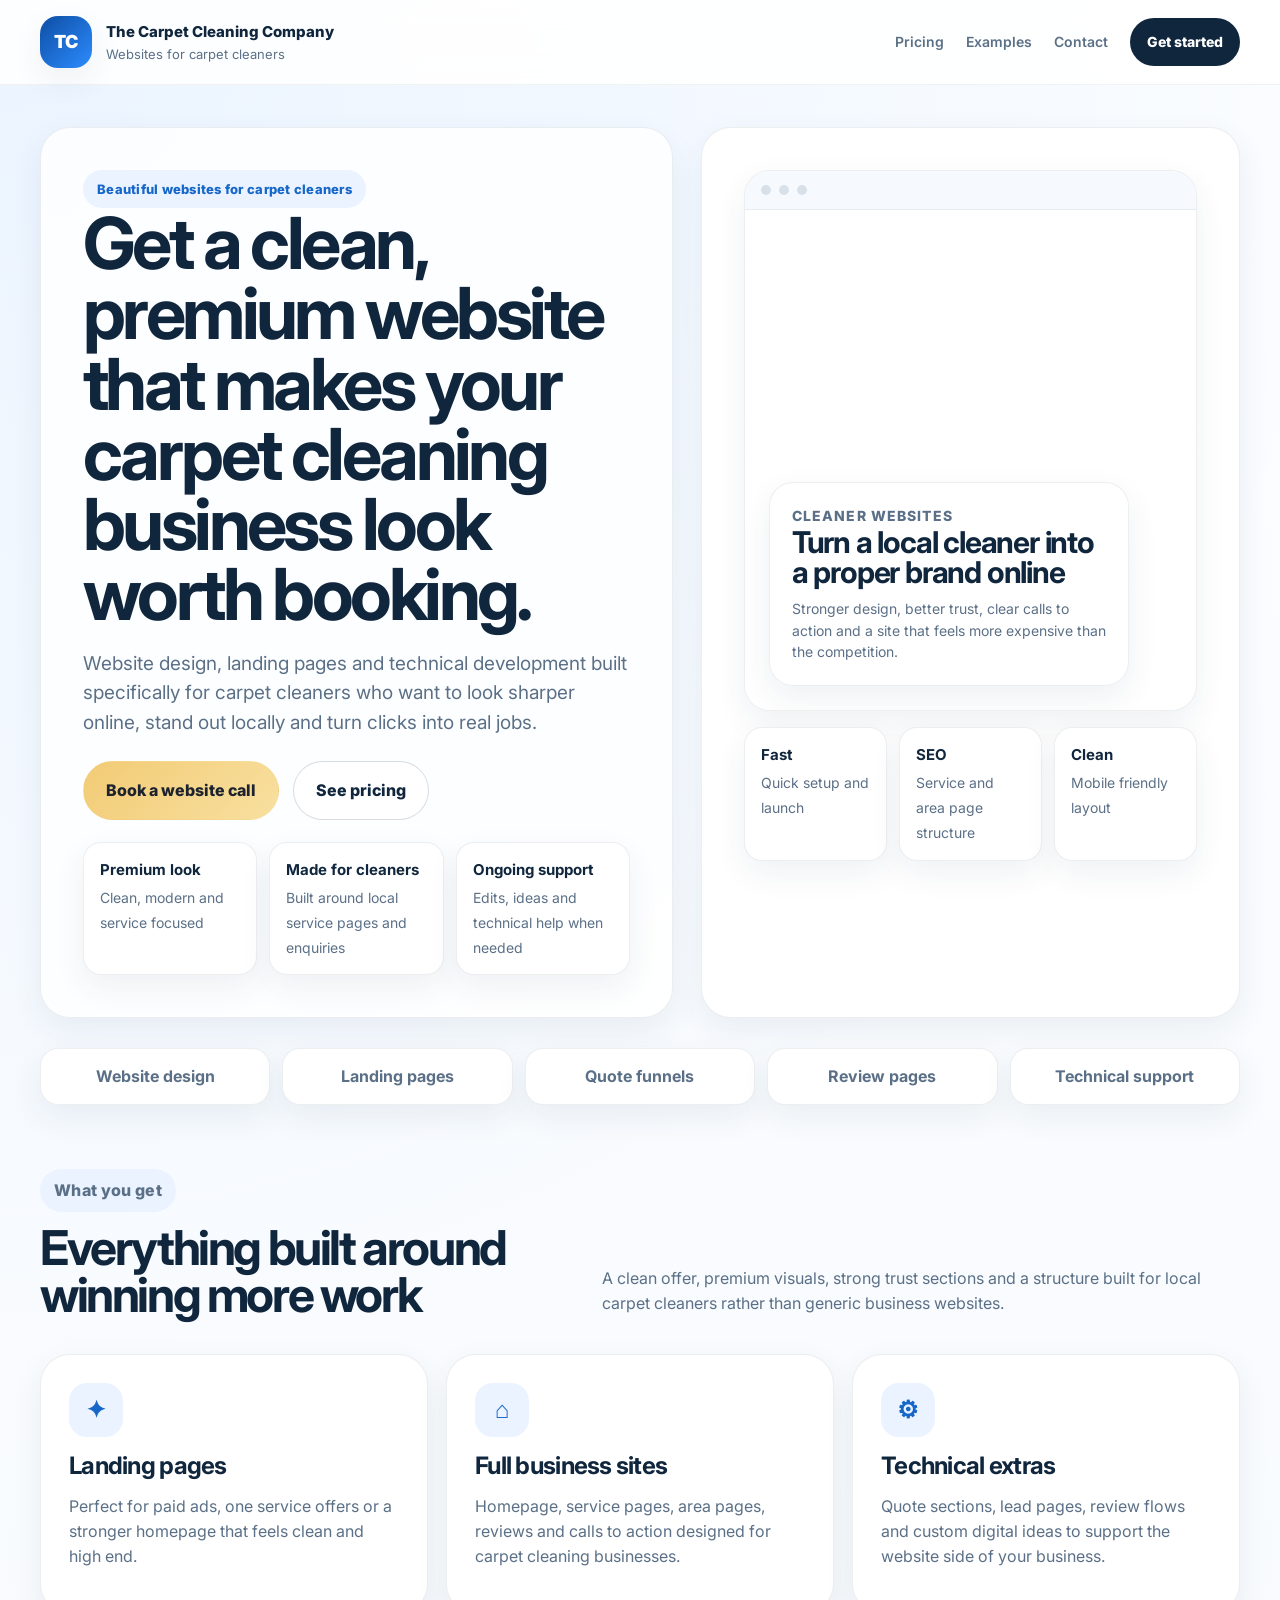
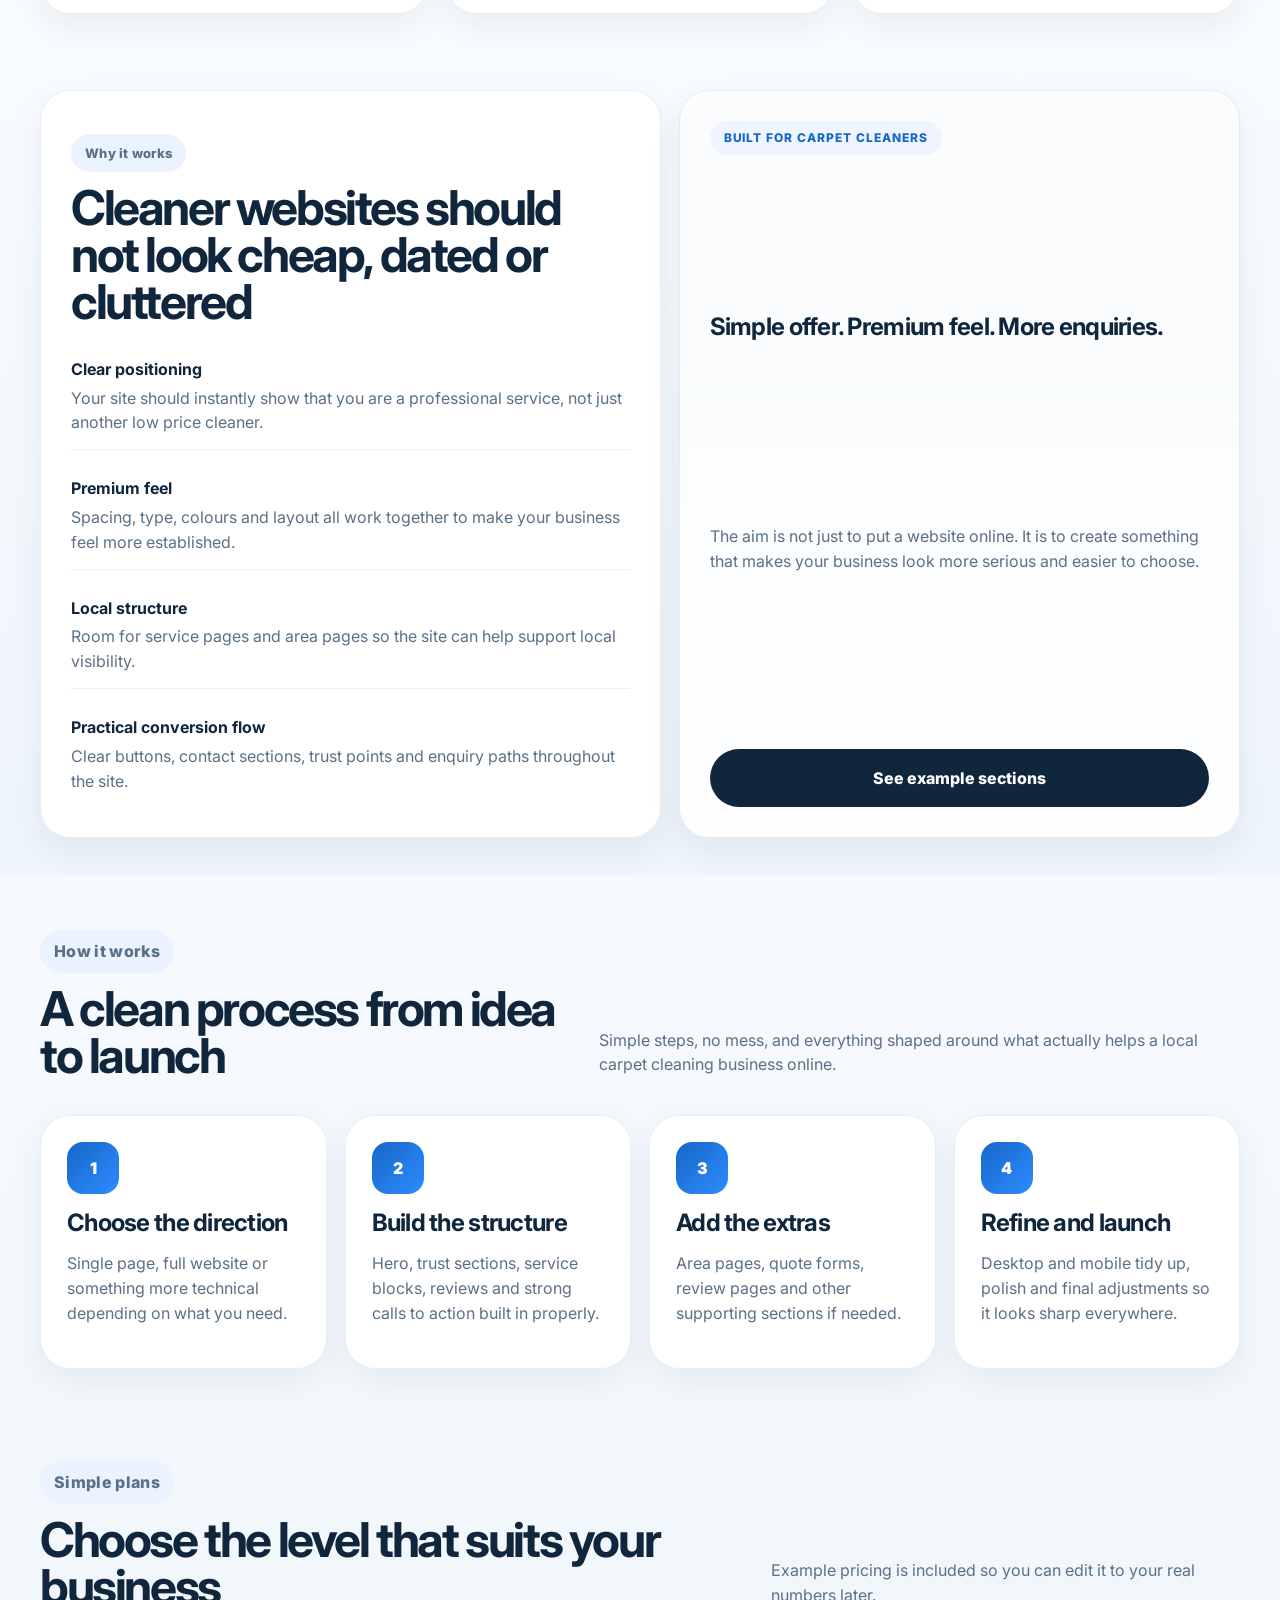
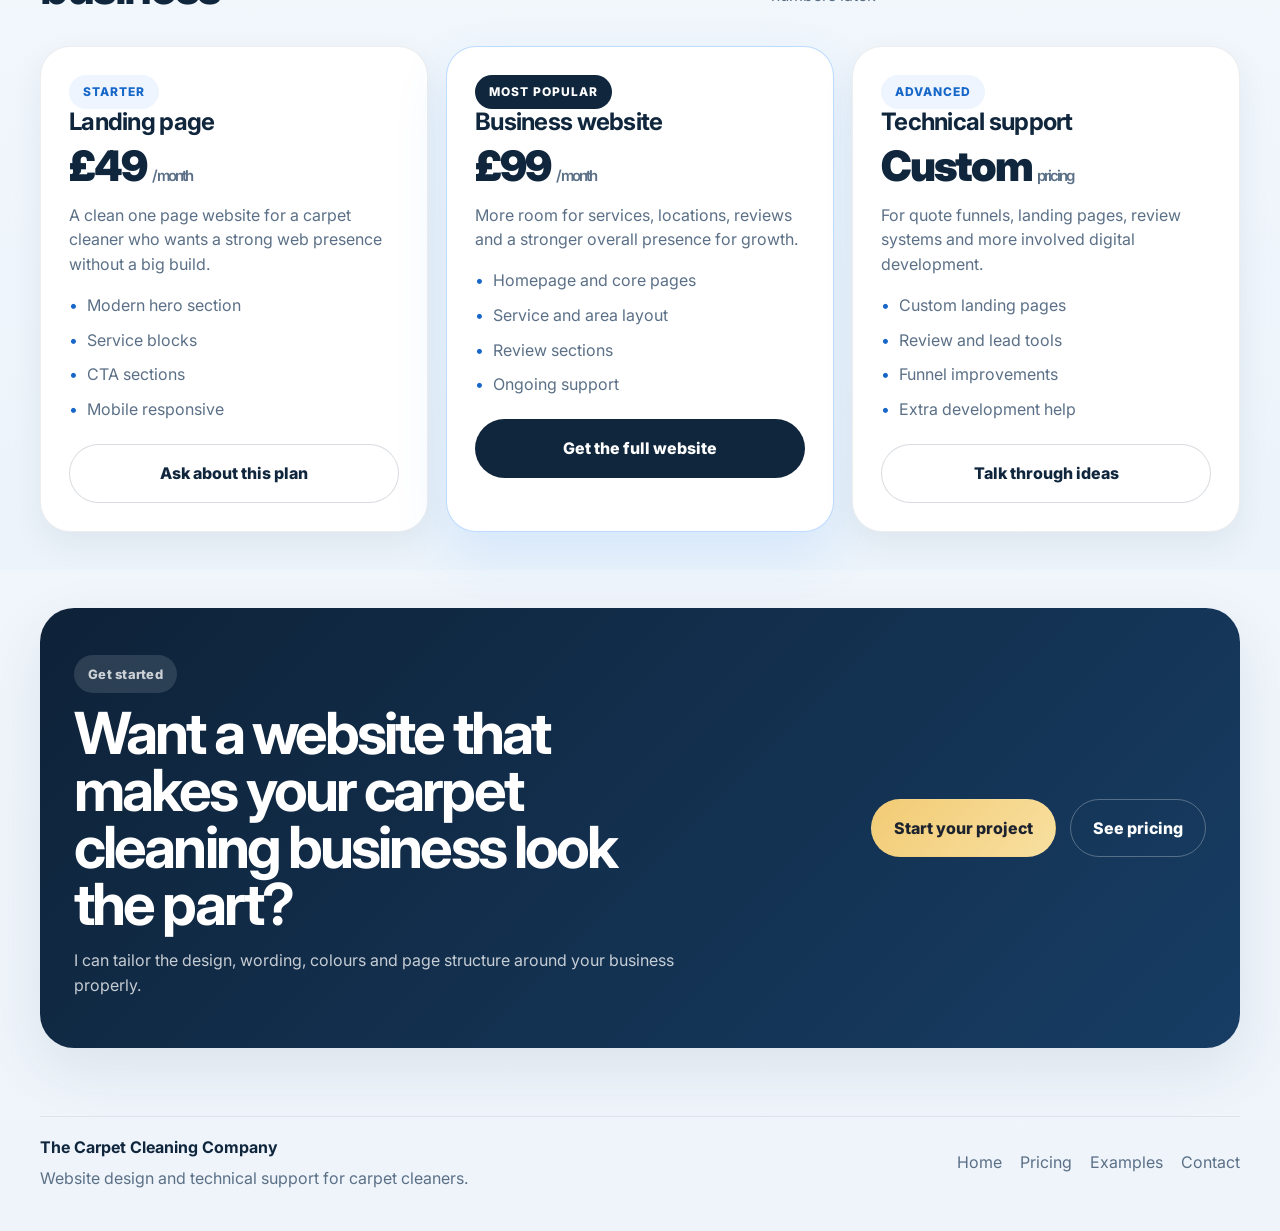
==== commit 4bee1582: "2" ====
--- a/index.html
+++ b/index.html
@@ -1,331 +1,225 @@
-<!doctype html>
+<!DOCTYPE html>
 <html lang="en-GB">
 <head>
-  <meta charset="utf-8">
-  <meta name="viewport" content="width=device-width, initial-scale=1">
+  <meta charset="UTF-8">
+  <meta name="viewport" content="width=device-width, initial-scale=1.0">
   <title>The Carpet Cleaning Company | Websites for Carpet Cleaners</title>
-  <meta name="description" content="Beautiful websites, landing pages and digital tools built specifically for carpet cleaners. Premium design, strong local SEO structure, fast pages and better enquiries.">
-  <meta name="theme-color" content="#0f2740">
+  <meta name="description" content="Modern websites, landing pages and technical development for carpet cleaners. Built to look premium and convert more enquiries.">
   <link rel="preconnect" href="https://fonts.googleapis.com">
   <link rel="preconnect" href="https://fonts.gstatic.com" crossorigin>
   <link href="https://fonts.googleapis.com/css2?family=Inter:wght@400;500;600;700;800;900&display=swap" rel="stylesheet">
   <link rel="stylesheet" href="assets/styles.css">
 </head>
 <body>
-  <div class="site-bg"></div>
-
   <header class="site-header">
-    <div class="container nav">
-      <a class="brand" href="#top" aria-label="The Carpet Cleaning Company home">
+    <div class="container nav-wrap">
+      <a class="brand" href="index.html">
         <span class="brand-mark">TC</span>
         <span class="brand-copy">
           <strong>The Carpet Cleaning Company</strong>
           <small>Websites for carpet cleaners</small>
         </span>
       </a>
-
-      <button class="menu-toggle" aria-expanded="false" aria-controls="site-menu">Menu</button>
-
-      <nav id="site-menu" class="site-menu">
-        <a href="#services">Services</a>
-        <a href="#benefits">Why us</a>
-        <a href="#pricing">Plans</a>
-        <a href="#faq">FAQ</a>
-        <a href="#contact" class="nav-btn">Get started</a>
+      <button class="nav-toggle" aria-label="Toggle navigation">☰</button>
+      <nav class="site-nav">
+        <a href="pricing.html">Pricing</a>
+        <a href="examples.html">Examples</a>
+        <a href="contact.html">Contact</a>
+        <a class="btn btn-dark btn-small" href="contact.html">Get started</a>
       </nav>
     </div>
   </header>
 
-  <main id="top">
-    <section class="hero section">
+  <main>
+    <section class="hero-section">
       <div class="container hero-grid">
-        <div class="hero-copy reveal">
-          <span class="eyebrow">Beautiful website design for carpet cleaners</span>
-          <h1>Make your carpet cleaning business look premium online.</h1>
-          <p class="hero-text">We build clean, modern websites and landing pages for carpet cleaners who want more trust, more local visibility and more serious enquiries. Not cheap looking. Not generic. Properly designed to help you win work.</p>
-
+        <div class="hero-copy card soft-card">
+          <div class="eyebrow">Beautiful websites for carpet cleaners</div>
+          <h1>Get a clean, premium website that makes your carpet cleaning business look worth booking.</h1>
+          <p class="lead">Website design, landing pages and technical development built specifically for carpet cleaners who want to look sharper online, stand out locally and turn clicks into real jobs.</p>
           <div class="hero-actions">
-            <a class="btn btn-gold" href="#contact">Book a website call</a>
-            <a class="btn btn-light" href="#pricing">See plans</a>
-          </div>
-
+            <a class="btn btn-gold" href="contact.html">Book a website call</a>
+            <a class="btn btn-outline" href="pricing.html">See pricing</a>
+          </div>
           <div class="hero-points">
-            <div class="point-card">
-              <strong>Cleaner specific</strong>
-              <span>Built around carpet, upholstery, rugs, stain removal and local service pages.</span>
-            </div>
-            <div class="point-card">
-              <strong>Looks expensive</strong>
-              <span>Sharper layout, stronger wording, cleaner spacing and a more premium feel.</span>
-            </div>
-            <div class="point-card">
-              <strong>Beyond websites</strong>
-              <span>Landing pages, review funnels, quote sections and useful digital extras.</span>
-            </div>
-          </div>
-        </div>
-
-        <div class="hero-visual reveal delay-1">
-          <div class="browser-card">
-            <div class="browser-top">
+            <div><strong>Premium look</strong><span>Clean, modern and service focused</span></div>
+            <div><strong>Made for cleaners</strong><span>Built around local service pages and enquiries</span></div>
+            <div><strong>Ongoing support</strong><span>Edits, ideas and technical help when needed</span></div>
+          </div>
+        </div>
+        <div class="hero-visual card">
+          <div class="browser">
+            <div class="browser-bar">
               <span></span><span></span><span></span>
             </div>
             <div class="browser-body">
-              <div class="mini-hero">
-                <span class="mini-tag">Premium cleaner websites</span>
-                <h2>Turn a local carpet cleaner into a proper brand.</h2>
-                <p>Service pages, location pages, quote forms, review areas and modern design that helps people trust you faster.</p>
-                <div class="mini-stats">
-                  <div><strong>Fast</strong><span>Mobile friendly build</span></div>
-                  <div><strong>SEO</strong><span>Local service structure</span></div>
-                  <div><strong>Ongoing</strong><span>Support and upgrades</span></div>
-                </div>
+              <div class="browser-panel">
+                <p class="mini-label">Cleaner websites</p>
+                <h2>Turn a local cleaner into a proper brand online</h2>
+                <p>Stronger design, better trust, clear calls to action and a site that feels more expensive than the competition.</p>
               </div>
             </div>
           </div>
-          <div class="floating-card one">
-            <span>Modern layouts</span>
-            <strong>Cleaner. Sharper. More premium.</strong>
-          </div>
-          <div class="floating-card two">
-            <span>Built for enquiries</span>
-            <strong>Calls, quote forms and trust.</strong>
-          </div>
-        </div>
-      </div>
-    </section>
-
-    <section class="section logos-strip reveal">
+          <div class="stats-row">
+            <div><strong>Fast</strong><span>Quick setup and launch</span></div>
+            <div><strong>SEO</strong><span>Service and area page structure</span></div>
+            <div><strong>Clean</strong><span>Mobile friendly layout</span></div>
+          </div>
+        </div>
+      </div>
+    </section>
+
+    <section class="logo-strip">
       <div class="container strip-card">
-        <p>Ideal for cleaners offering carpet cleaning, upholstery cleaning, rug cleaning, stain removal, hard floor cleaning and commercial work.</p>
-      </div>
-    </section>
-
-    <section id="services" class="section">
-      <div class="container">
-        <div class="section-head reveal">
-          <span class="section-kicker">Services</span>
-          <h2>What we can build for you</h2>
-          <p>Everything is designed around what actually helps a carpet cleaner look more established and get more enquiries.</p>
-        </div>
-
-        <div class="grid grid-3">
-          <article class="card reveal">
-            <div class="icon">✦</div>
-            <h3>Landing pages</h3>
-            <p>Single page sites for ads, promotions or a sharp first website that makes your business look the part.</p>
-          </article>
-          <article class="card reveal delay-1">
-            <div class="icon">⌂</div>
-            <h3>Full websites</h3>
-            <p>Home pages, service pages, area pages, reviews, FAQs and strong calls to action built into one clean website.</p>
-          </article>
-          <article class="card reveal delay-2">
-            <div class="icon">⚙</div>
-            <h3>Technical extras</h3>
-            <p>Quote forms, review funnels, before and after sections, lead pages and useful tools around your website.</p>
-          </article>
-        </div>
-      </div>
-    </section>
-
-    <section id="benefits" class="section">
+        <span>Website design</span>
+        <span>Landing pages</span>
+        <span>Quote funnels</span>
+        <span>Review pages</span>
+        <span>Technical support</span>
+      </div>
+    </section>
+
+    <section class="section-pad">
+      <div class="container section-head">
+        <div>
+          <p class="section-kicker">What you get</p>
+          <h2>Everything built around winning more work</h2>
+        </div>
+        <p>A clean offer, premium visuals, strong trust sections and a structure built for local carpet cleaners rather than generic business websites.</p>
+      </div>
+      <div class="container grid-3">
+        <article class="feature-card card">
+          <div class="icon-box">✦</div>
+          <h3>Landing pages</h3>
+          <p>Perfect for paid ads, one service offers or a stronger homepage that feels clean and high end.</p>
+        </article>
+        <article class="feature-card card">
+          <div class="icon-box">⌂</div>
+          <h3>Full business sites</h3>
+          <p>Homepage, service pages, area pages, reviews and calls to action designed for carpet cleaning businesses.</p>
+        </article>
+        <article class="feature-card card">
+          <div class="icon-box">⚙</div>
+          <h3>Technical extras</h3>
+          <p>Quote sections, lead pages, review flows and custom digital ideas to support the website side of your business.</p>
+        </article>
+      </div>
+    </section>
+
+    <section class="section-pad alt-bg">
       <div class="container split-grid">
-        <div class="content-panel reveal">
-          <span class="section-kicker">Why this works</span>
-          <h2>Most local cleaner websites are weak.</h2>
-          <p class="lead">The usual problem is simple. They look dated, cluttered, generic or cheap. That makes the business feel less trustworthy before the customer even contacts you.</p>
-          <div class="feature-list">
-            <div class="feature-item"><strong>Premium visual style</strong><span>Better colour, spacing, layout and structure so the business looks more serious.</span></div>
-            <div class="feature-item"><strong>Cleaner specific messaging</strong><span>Wording focused on the services you actually offer and the jobs you actually want.</span></div>
-            <div class="feature-item"><strong>Local SEO structure</strong><span>Room for town pages, service pages and landing pages that help you target more areas.</span></div>
-            <div class="feature-item"><strong>Designed to convert</strong><span>Calls to action, trust sections, reviews and quote prompts placed where they matter.</span></div>
-          </div>
-        </div>
-
-        <aside class="showcase-panel reveal delay-1">
-          <div class="showcase-overlay"></div>
-          <div class="showcase-copy">
-            <span class="showcase-kicker">Cleaner websites done properly</span>
-            <h3>Simple offer. Premium feel. Better enquiries.</h3>
-            <p>Built to feel easy to understand, easy to trust and easy to contact.</p>
-          </div>
-        </aside>
-      </div>
-    </section>
-
-    <section class="section">
-      <div class="container">
-        <div class="section-head reveal">
-          <span class="section-kicker">Process</span>
-          <h2>How it works</h2>
-          <p>Kept simple from start to finish.</p>
-        </div>
-
-        <div class="steps-grid">
-          <article class="step-card reveal">
-            <div class="step-no">1</div>
-            <h3>Choose the style</h3>
-            <p>We work out whether you need a one page site, a fuller website or a more advanced cleaner focused setup.</p>
-          </article>
-          <article class="step-card reveal delay-1">
-            <div class="step-no">2</div>
-            <h3>Build the structure</h3>
-            <p>Hero section, services, reviews, FAQs, area pages and calls to action are planned around winning real jobs.</p>
-          </article>
-          <article class="step-card reveal delay-2">
-            <div class="step-no">3</div>
-            <h3>Refine and launch</h3>
-            <p>The site is polished for desktop and mobile so it feels clean, modern and properly finished.</p>
-          </article>
-        </div>
-      </div>
-    </section>
-
-    <section id="pricing" class="section pricing-section">
-      <div class="container">
-        <div class="section-head reveal">
-          <span class="section-kicker">Plans</span>
-          <h2>Simple plans you can edit</h2>
-          <p>These are example prices to help the page feel complete. Change them to suit your real offer.</p>
-        </div>
-
-        <div class="grid grid-3 pricing-grid">
-          <article class="price-card reveal">
-            <span class="price-tag">Starter</span>
-            <h3>Single landing page</h3>
-            <div class="price">From £49<span>/month</span></div>
-            <p>Ideal for a cleaner who wants a strong online presence without a big full site straight away.</p>
-            <ul>
-              <li>Modern hero section</li>
-              <li>Service overview</li>
-              <li>Call and quote buttons</li>
-              <li>Mobile friendly build</li>
-            </ul>
-            <a class="btn btn-light btn-full" href="#contact">Ask about starter</a>
-          </article>
-
-          <article class="price-card featured reveal delay-1">
-            <span class="price-tag">Most popular</span>
-            <h3>Business website</h3>
-            <div class="price">From £99<span>/month</span></div>
-            <p>A fuller site with more pages and better structure for local visibility and long term growth.</p>
-            <ul>
-              <li>Home page plus core pages</li>
-              <li>Service and area page layout</li>
-              <li>Reviews and trust sections</li>
-              <li>Ongoing tweaks</li>
-            </ul>
-            <a class="btn btn-navy btn-full" href="#contact">Choose full website</a>
-          </article>
-
-          <article class="price-card reveal delay-2">
-            <span class="price-tag">Advanced</span>
-            <h3>Technical support</h3>
-            <div class="price">Custom<span>pricing</span></div>
-            <p>For extra landing pages, quote systems, review pages and more involved digital help.</p>
-            <ul>
-              <li>Lead funnel ideas</li>
-              <li>Review generation pages</li>
-              <li>Extra landing pages</li>
-              <li>Custom development</li>
-            </ul>
-            <a class="btn btn-light btn-full" href="#contact">Talk through ideas</a>
-          </article>
-        </div>
-      </div>
-    </section>
-
-    <section class="section">
-      <div class="container">
-        <div class="section-head reveal">
-          <span class="section-kicker">Showcase</span>
-          <h2>Built for a cleaner brand, not a cheap template feel</h2>
-          <p>Your site should make the business feel more premium before the customer has even called you.</p>
-        </div>
-
-        <div class="grid grid-2 showcase-cards">
-          <article class="wide-card reveal">
-            <h3>Service pages that make sense</h3>
-            <p>Carpet cleaning, upholstery cleaning, rug cleaning, stain removal, commercial carpet cleaning, moth treatment, hard floor cleaning and more.</p>
-          </article>
-          <article class="wide-card reveal delay-1">
-            <h3>Area pages that help you rank locally</h3>
-            <p>Town pages and nearby area pages built into the structure so the site works harder for local search.</p>
-          </article>
-        </div>
-      </div>
-    </section>
-
-    <section id="faq" class="section faq-section">
-      <div class="container">
-        <div class="section-head reveal">
-          <span class="section-kicker">FAQ</span>
-          <h2>Common questions</h2>
-          <p>Quick answers, kept simple.</p>
-        </div>
-
-        <div class="faq-grid">
-          <article class="faq-card reveal">
-            <h3>Can you use my logo and colours?</h3>
-            <p>Yes. The whole site can be reworked around your logo, colours, wording and service area.</p>
-          </article>
-          <article class="faq-card reveal delay-1">
-            <h3>Can you build service and town pages too?</h3>
-            <p>Yes. That is one of the main strengths of this type of website for a carpet cleaner.</p>
-          </article>
-          <article class="faq-card reveal delay-2">
-            <h3>Can you help with lead funnels and quote forms?</h3>
-            <p>Yes. We can add better quote prompts, contact sections and review flow pages too.</p>
-          </article>
-          <article class="faq-card reveal delay-3">
-            <h3>Can this be edited later?</h3>
-            <p>Yes. Everything in this pack is standard HTML, CSS and JavaScript so it is easy to edit.</p>
-          </article>
-        </div>
-      </div>
-    </section>
-
-    <section id="contact" class="section final-section">
-      <div class="container">
-        <div class="final-cta reveal">
-          <div class="final-copy">
-            <span class="section-kicker light">Get started</span>
-            <h2>Want a website that actually makes your carpet cleaning business look special?</h2>
-            <p>This site is designed to feel simple, modern and premium. Add your own real logo, contact details, examples and prices, and you have a strong website sales page ready to go.</p>
-          </div>
-          <form class="contact-card" action="#" method="post">
-            <h3>Start your enquiry</h3>
-            <label>
-              <span>Name</span>
-              <input type="text" name="name" placeholder="Your name">
-            </label>
-            <label>
-              <span>Email</span>
-              <input type="email" name="email" placeholder="your@email.com">
-            </label>
-            <label>
-              <span>What do you need?</span>
-              <textarea name="message" rows="4" placeholder="Landing page, full website, service pages, SEO pages, quote funnel..."></textarea>
-            </label>
-            <button class="btn btn-gold btn-full" type="submit">Send enquiry</button>
-            <p class="form-note">Replace this form action with your own form handler or email setup.</p>
-          </form>
+        <div class="card content-card">
+          <p class="section-kicker">Why it works</p>
+          <h2>Cleaner websites should not look cheap, dated or cluttered</h2>
+          <div class="tick-list">
+            <div><strong>Clear positioning</strong><span>Your site should instantly show that you are a professional service, not just another low price cleaner.</span></div>
+            <div><strong>Premium feel</strong><span>Spacing, type, colours and layout all work together to make your business feel more established.</span></div>
+            <div><strong>Local structure</strong><span>Room for service pages and area pages so the site can help support local visibility.</span></div>
+            <div><strong>Practical conversion flow</strong><span>Clear buttons, contact sections, trust points and enquiry paths throughout the site.</span></div>
+          </div>
+        </div>
+        <div class="card promo-card">
+          <div class="promo-badge">Built for carpet cleaners</div>
+          <h3>Simple offer. Premium feel. More enquiries.</h3>
+          <p>The aim is not just to put a website online. It is to create something that makes your business look more serious and easier to choose.</p>
+          <a class="btn btn-dark" href="examples.html">See example sections</a>
+        </div>
+      </div>
+    </section>
+
+    <section class="section-pad">
+      <div class="container section-head">
+        <div>
+          <p class="section-kicker">How it works</p>
+          <h2>A clean process from idea to launch</h2>
+        </div>
+        <p>Simple steps, no mess, and everything shaped around what actually helps a local carpet cleaning business online.</p>
+      </div>
+      <div class="container steps-grid">
+        <div class="step-card card"><span class="step-no">1</span><h3>Choose the direction</h3><p>Single page, full website or something more technical depending on what you need.</p></div>
+        <div class="step-card card"><span class="step-no">2</span><h3>Build the structure</h3><p>Hero, trust sections, service blocks, reviews and strong calls to action built in properly.</p></div>
+        <div class="step-card card"><span class="step-no">3</span><h3>Add the extras</h3><p>Area pages, quote forms, review pages and other supporting sections if needed.</p></div>
+        <div class="step-card card"><span class="step-no">4</span><h3>Refine and launch</h3><p>Desktop and mobile tidy up, polish and final adjustments so it looks sharp everywhere.</p></div>
+      </div>
+    </section>
+
+    <section class="section-pad alt-bg">
+      <div class="container section-head">
+        <div>
+          <p class="section-kicker">Simple plans</p>
+          <h2>Choose the level that suits your business</h2>
+        </div>
+        <p>Example pricing is included so you can edit it to your real numbers later.</p>
+      </div>
+      <div class="container pricing-grid">
+        <article class="price-card card">
+          <span class="plan-tag">Starter</span>
+          <h3>Landing page</h3>
+          <p class="price">£49 <span>/ month</span></p>
+          <p class="price-copy">A clean one page website for a carpet cleaner who wants a strong web presence without a big build.</p>
+          <ul>
+            <li>Modern hero section</li>
+            <li>Service blocks</li>
+            <li>CTA sections</li>
+            <li>Mobile responsive</li>
+          </ul>
+          <a class="btn btn-outline full-width" href="contact.html">Ask about this plan</a>
+        </article>
+        <article class="price-card card featured">
+          <span class="plan-tag highlight">Most popular</span>
+          <h3>Business website</h3>
+          <p class="price">£99 <span>/ month</span></p>
+          <p class="price-copy">More room for services, locations, reviews and a stronger overall presence for growth.</p>
+          <ul>
+            <li>Homepage and core pages</li>
+            <li>Service and area layout</li>
+            <li>Review sections</li>
+            <li>Ongoing support</li>
+          </ul>
+          <a class="btn btn-dark full-width" href="contact.html">Get the full website</a>
+        </article>
+        <article class="price-card card">
+          <span class="plan-tag">Advanced</span>
+          <h3>Technical support</h3>
+          <p class="price">Custom <span>pricing</span></p>
+          <p class="price-copy">For quote funnels, landing pages, review systems and more involved digital development.</p>
+          <ul>
+            <li>Custom landing pages</li>
+            <li>Review and lead tools</li>
+            <li>Funnel improvements</li>
+            <li>Extra development help</li>
+          </ul>
+          <a class="btn btn-outline full-width" href="contact.html">Talk through ideas</a>
+        </article>
+      </div>
+    </section>
+
+    <section class="section-pad">
+      <div class="container cta-banner">
+        <div>
+          <p class="section-kicker light">Get started</p>
+          <h2>Want a website that makes your carpet cleaning business look the part?</h2>
+          <p>I can tailor the design, wording, colours and page structure around your business properly.</p>
+        </div>
+        <div class="cta-actions">
+          <a class="btn btn-gold" href="contact.html">Start your project</a>
+          <a class="btn btn-outline light-outline" href="pricing.html">See pricing</a>
         </div>
       </div>
     </section>
   </main>
 
   <footer class="site-footer">
-    <div class="container footer-row">
+    <div class="container footer-grid">
       <div>
         <strong>The Carpet Cleaning Company</strong>
-        <p>Websites and digital tools for carpet cleaners.</p>
+        <p>Website design and technical support for carpet cleaners.</p>
       </div>
       <div class="footer-links">
-        <a href="#top">Back to top</a>
-        <a href="#pricing">Plans</a>
-        <a href="#contact">Contact</a>
+        <a href="index.html">Home</a>
+        <a href="pricing.html">Pricing</a>
+        <a href="examples.html">Examples</a>
+        <a href="contact.html">Contact</a>
       </div>
     </div>
   </footer>
--- a/assets/styles.css
+++ b/assets/styles.css
@@ -1,599 +1,181 @@
 :root {
-  --bg: #f7fbff;
-  --bg-2: #edf5fb;
+  --bg: #f8fbfe;
+  --bg-2: #eef4fa;
   --white: #ffffff;
   --text: #10263d;
-  --muted: #5f7388;
-  --line: rgba(16, 38, 61, 0.08);
-  --line-strong: rgba(16, 38, 61, 0.14);
-  --navy: #0f2740;
-  --navy-soft: #173a5d;
-  --blue: #2c8eff;
-  --blue-soft: #e8f2ff;
-  --gold: #f1cf7a;
-  --gold-deep: #e0b755;
-  --shadow: 0 22px 60px rgba(21, 48, 78, 0.10);
-  --shadow-soft: 0 10px 28px rgba(21, 48, 78, 0.08);
-  --radius: 28px;
+  --muted: #5b7087;
+  --line: rgba(16, 38, 61, 0.1);
+  --line-strong: rgba(16, 38, 61, 0.16);
+  --blue: #2d8cff;
+  --blue-dark: #1767c8;
+  --gold: #f2cb75;
+  --shadow: 0 20px 60px rgba(22, 50, 82, 0.09);
+  --shadow-soft: 0 12px 32px rgba(22, 50, 82, 0.07);
+  --radius: 30px;
   --radius-sm: 18px;
-  --max: 1220px;
+  --max: 1200px;
 }
-
 * { box-sizing: border-box; }
 html { scroll-behavior: smooth; }
 body {
   margin: 0;
   font-family: Inter, Arial, sans-serif;
   color: var(--text);
-  background: linear-gradient(180deg, #fbfdff 0%, var(--bg) 55%, var(--bg-2) 100%);
+  background: radial-gradient(circle at top left, rgba(45,140,255,0.08), transparent 30%), linear-gradient(180deg, #fbfdff 0%, var(--bg) 45%, var(--bg-2) 100%);
   line-height: 1.55;
 }
-
 a { color: inherit; text-decoration: none; }
-img { max-width: 100%; display: block; }
-button, input, textarea { font: inherit; }
-
-.site-bg {
-  position: fixed;
-  inset: 0;
-  pointer-events: none;
-  background:
-    radial-gradient(circle at top left, rgba(44, 142, 255, 0.09), transparent 30%),
-    radial-gradient(circle at 90% 8%, rgba(241, 207, 122, 0.14), transparent 16%),
-    radial-gradient(circle at 70% 35%, rgba(44, 142, 255, 0.05), transparent 26%);
-  z-index: -1;
+.container { width: min(calc(100% - 32px), var(--max)); margin: 0 auto; }
+.site-header {
+  position: sticky; top: 0; z-index: 50;
+  background: rgba(255,255,255,0.88); backdrop-filter: blur(12px);
+  border-bottom: 1px solid rgba(16,38,61,0.06);
 }
-
-.container {
-  width: min(calc(100% - 32px), var(--max));
-  margin: 0 auto;
-}
-
-.section { padding: 34px 0; }
-
-.site-header {
-  position: sticky;
-  top: 0;
-  z-index: 50;
-  backdrop-filter: blur(14px);
-  background: rgba(255, 255, 255, 0.86);
-  border-bottom: 1px solid rgba(16, 38, 61, 0.05);
-}
-
-.nav {
-  display: flex;
-  align-items: center;
-  justify-content: space-between;
-  gap: 20px;
-  padding: 14px 0;
-}
-
-.brand {
-  display: inline-flex;
-  align-items: center;
-  gap: 14px;
-  min-width: 0;
-}
-
+.nav-wrap { display: flex; align-items: center; justify-content: space-between; gap: 18px; padding: 16px 0; }
+.brand { display: flex; align-items: center; gap: 14px; min-width: 0; }
 .brand-mark {
-  width: 52px;
-  height: 52px;
-  border-radius: 18px;
-  background: linear-gradient(135deg, var(--navy), var(--blue));
-  color: #fff;
-  display: grid;
-  place-items: center;
-  font-size: 18px;
-  font-weight: 900;
+  width: 52px; height: 52px; border-radius: 18px; display: grid; place-items: center;
+  background: linear-gradient(135deg, #0d4ea4, #2d8cff); color: #fff; font-size: 18px; font-weight: 900;
   box-shadow: var(--shadow-soft);
 }
-
-.brand-copy strong {
-  display: block;
-  font-size: 15px;
-  font-weight: 800;
+.brand-copy strong { display: block; font-size: 15px; font-weight: 800; }
+.brand-copy small { display: block; font-size: 13px; color: var(--muted); }
+.site-nav { display: flex; align-items: center; gap: 22px; font-size: 14px; color: var(--muted); font-weight: 600; }
+.site-nav a:hover { color: var(--text); }
+.nav-toggle { display: none; border: 0; background: #fff; border-radius: 12px; padding: 10px 12px; font-size: 22px; box-shadow: var(--shadow-soft); }
+.btn {
+  display: inline-flex; align-items: center; justify-content: center; gap: 10px;
+  padding: 16px 22px; border-radius: 999px; border: 1px solid transparent; font-weight: 800;
+  transition: transform .18s ease, box-shadow .18s ease, background .18s ease;
 }
-
-.brand-copy small {
-  display: block;
-  font-size: 13px;
-  color: var(--muted);
+.btn:hover { transform: translateY(-1px); box-shadow: 0 14px 28px rgba(22,50,82,0.1); }
+.btn-small { padding: 12px 16px; }
+.btn-dark { background: var(--text); color: #fff; }
+.btn-gold { background: linear-gradient(135deg, var(--gold), #f8e0a0); color: #1d232e; }
+.btn-outline { background: #fff; color: var(--text); border-color: var(--line-strong); }
+.light-outline { background: transparent; color: #fff; border-color: rgba(255,255,255,0.28); }
+.full-width { width: 100%; }
+.card { background: #fff; border-radius: var(--radius); border: 1px solid rgba(16,38,61,0.08); box-shadow: var(--shadow-soft); }
+.soft-card { background: rgba(255,255,255,0.82); }
+.hero-section { padding: 42px 0 30px; }
+.hero-grid { display: grid; grid-template-columns: 1.08fr .92fr; gap: 28px; align-items: stretch; }
+.hero-copy, .hero-visual { padding: 42px; }
+.eyebrow, .section-kicker, .light {
+  display: inline-flex; align-items: center; gap: 10px; padding: 9px 14px; border-radius: 999px;
+  background: #eaf3ff; color: var(--blue-dark); font-size: 13px; font-weight: 800; letter-spacing: .02em;
 }
-
-.site-menu {
-  display: flex;
-  align-items: center;
-  gap: 22px;
-  font-size: 14px;
-  color: var(--muted);
-  font-weight: 600;
+.section-kicker { margin-bottom: 12px; }
+.light { background: rgba(255,255,255,0.12); color: #fff; }
+.hero-copy h1, .page-hero h1, .cta-banner h2, .section-head h2, .content-card h2 {
+  margin: 0 0 14px; line-height: .98; letter-spacing: -.05em;
 }
-
-.site-menu a:hover { color: var(--text); }
-
-.nav-btn {
-  padding: 12px 18px;
-  border-radius: 999px;
-  background: var(--navy);
-  color: #fff !important;
+.hero-copy h1 { font-size: clamp(40px, 5.6vw, 72px); max-width: 760px; }
+.page-hero h1 { font-size: clamp(34px, 5vw, 60px); }
+.lead { color: var(--muted); font-size: clamp(16px, 1.8vw, 19px); max-width: 720px; }
+.hero-actions { display: flex; flex-wrap: wrap; gap: 14px; margin: 24px 0 22px; }
+.hero-points, .stats-row { display: grid; grid-template-columns: repeat(3, minmax(0,1fr)); gap: 12px; }
+.hero-points div, .stats-row div, .strip-card span {
+  background: #fff; border: 1px solid rgba(16,38,61,0.08); border-radius: 18px; padding: 15px 16px; box-shadow: var(--shadow-soft);
 }
-
-.menu-toggle {
-  display: none;
-  border: 1px solid var(--line-strong);
-  background: #fff;
-  border-radius: 999px;
-  padding: 10px 14px;
-  color: var(--text);
+.hero-points strong, .stats-row strong { display: block; margin-bottom: 4px; font-size: 15px; color: var(--text); }
+.hero-points span, .stats-row span { color: var(--muted); font-size: 14px; }
+.browser { overflow: hidden; border-radius: 26px; background: #fff; border: 1px solid rgba(16,38,61,0.08); box-shadow: var(--shadow-soft); }
+.browser-bar { display: flex; gap: 8px; align-items: center; padding: 14px 16px; background: #f6faff; border-bottom: 1px solid rgba(16,38,61,0.07); }
+.browser-bar span { width: 10px; height: 10px; border-radius: 50%; background: #d8e1ea; }
+.browser-body {
+  min-height: 500px; padding: 24px; display: flex; align-items: flex-end;
+  background: linear-gradient(180deg, rgba(255,255,255,.25), rgba(255,255,255,.9)), url('https://images.unsplash.com/photo-1520607162513-77705c0f0d4a?auto=format&fit=crop&w=1400&q=80') center/cover no-repeat;
 }
-
-.hero-grid {
-  display: grid;
-  grid-template-columns: 1.08fr 0.92fr;
-  gap: 28px;
-  align-items: center;
+.browser-panel { max-width: 360px; padding: 22px; border-radius: 24px; background: rgba(255,255,255,0.9); border: 1px solid rgba(16,38,61,0.08); box-shadow: var(--shadow-soft); }
+.mini-label { margin: 0 0 10px; color: var(--blue-dark); font-size: 12px; font-weight: 800; letter-spacing: .08em; text-transform: uppercase; }
+.browser-panel h2 { margin: 0 0 10px; font-size: 30px; line-height: 1.02; letter-spacing: -.04em; }
+.browser-panel p { margin: 0; color: var(--muted); font-size: 14px; }
+.stats-row { margin-top: 16px; }
+.logo-strip { padding: 0 0 10px; }
+.strip-card { display: grid; grid-template-columns: repeat(5, minmax(0,1fr)); gap: 12px; }
+.strip-card span { text-align: center; font-weight: 700; color: var(--muted); }
+.section-pad { padding: 38px 0; }
+.alt-bg { background: linear-gradient(180deg, rgba(255,255,255,0), rgba(233,242,250,0.65)); }
+.section-head { display: flex; align-items: end; justify-content: space-between; gap: 20px; margin-bottom: 22px; }
+.section-head h2, .content-card h2 { font-size: clamp(30px, 4vw, 48px); }
+.section-head p { max-width: 700px; color: var(--muted); font-size: 16px; }
+.grid-3, .pricing-grid { display: grid; grid-template-columns: repeat(3, minmax(0,1fr)); gap: 18px; }
+.feature-card, .price-card { padding: 28px; }
+.icon-box {
+  width: 54px; height: 54px; display: grid; place-items: center; border-radius: 18px; margin-bottom: 16px;
+  background: #eaf3ff; color: var(--blue-dark); font-size: 24px; font-weight: 900;
 }
-
-.hero-copy,
-.browser-card,
-.card,
-.content-panel,
-.price-card,
-.wide-card,
-.faq-card,
-.contact-card,
-.strip-card,
-.step-card {
-  background: rgba(255, 255, 255, 0.86);
-  border: 1px solid var(--line);
-  box-shadow: var(--shadow-soft);
+.feature-card h3, .price-card h3, .promo-card h3, .step-card h3 { margin: 0 0 10px; font-size: 24px; line-height: 1.05; letter-spacing: -.03em; }
+.feature-card p, .promo-card p, .step-card p, .content-card p, .price-copy { color: var(--muted); }
+.split-grid { display: grid; grid-template-columns: 1.05fr .95fr; gap: 18px; }
+.content-card, .promo-card { padding: 30px; }
+.tick-list { display: grid; gap: 12px; margin-top: 18px; }
+.tick-list div { display: flex; flex-direction: column; gap: 4px; padding: 14px 0; border-bottom: 1px solid rgba(16,38,61,0.08); }
+.tick-list div:last-child { border-bottom: 0; }
+.tick-list strong { font-size: 16px; }
+.tick-list span { color: var(--muted); }
+.promo-card {
+  display: flex; flex-direction: column; justify-content: space-between; min-height: 100%;
+  background: linear-gradient(180deg, rgba(255,255,255,.35), rgba(255,255,255,.92)), url('https://images.unsplash.com/photo-1516321318423-f06f85e504b3?auto=format&fit=crop&w=1400&q=80') center/cover no-repeat;
 }
-
-.hero-copy {
-  padding: 44px;
-  border-radius: 34px;
+.promo-badge, .plan-tag {
+  display: inline-flex; width: fit-content; padding: 8px 14px; border-radius: 999px; background: #eef5ff; color: var(--blue-dark);
+  font-size: 12px; font-weight: 800; letter-spacing: .08em; text-transform: uppercase;
 }
-
-.eyebrow,
-.section-kicker,
-.showcase-kicker,
-.price-tag,
-.light {
-  display: inline-flex;
-  width: fit-content;
-  padding: 8px 14px;
-  border-radius: 999px;
-  background: var(--blue-soft);
-  color: var(--navy-soft);
-  font-size: 12px;
-  font-weight: 800;
-  letter-spacing: 0.06em;
-  text-transform: uppercase;
+.highlight { background: #10263d; color: #fff; }
+.steps-grid { display: grid; grid-template-columns: repeat(4, minmax(0,1fr)); gap: 18px; }
+.step-card { padding: 26px; }
+.step-no {
+  width: 52px; height: 52px; display: grid; place-items: center; margin-bottom: 16px; border-radius: 16px;
+  background: linear-gradient(135deg, var(--blue-dark), var(--blue)); color: #fff; font-weight: 900;
 }
-
-.hero h1,
-.section-head h2,
-.content-panel h2,
-.final-copy h2 {
-  margin: 0;
-  letter-spacing: -0.05em;
-  line-height: 0.98;
+.price { font-size: 42px; line-height: 1; letter-spacing: -.05em; font-weight: 900; margin: 0 0 14px; }
+.price span { font-size: 15px; color: var(--muted); font-weight: 600; }
+.price-card ul { list-style: none; padding: 0; margin: 0 0 22px; display: grid; gap: 10px; }
+.price-card li { position: relative; padding-left: 18px; color: var(--muted); }
+.price-card li::before { content: '•'; position: absolute; left: 0; color: var(--blue-dark); }
+.featured { border-color: rgba(45,140,255,0.3); box-shadow: 0 22px 54px rgba(45,140,255,0.12); }
+.cta-banner {
+  background: linear-gradient(135deg, #0e2238, #173d64); color: #fff; border-radius: 34px; padding: 34px;
+  display: grid; grid-template-columns: 1.1fr .9fr; gap: 20px; align-items: center; box-shadow: var(--shadow);
 }
-
-.hero h1 { margin: 16px 0; font-size: clamp(40px, 5.6vw, 74px); }
-.hero-text { font-size: clamp(16px, 1.85vw, 19px); color: var(--muted); margin: 0 0 24px; max-width: 680px; }
-
-.hero-actions {
-  display: flex;
-  flex-wrap: wrap;
-  gap: 14px;
-  margin-bottom: 20px;
+.cta-banner h2 { font-size: clamp(34px, 4.8vw, 58px); }
+.cta-banner p { color: rgba(255,255,255,.76); }
+.cta-actions { display: flex; flex-wrap: wrap; gap: 14px; justify-content: flex-end; }
+.page-hero { padding: 52px 0 26px; }
+.narrow { max-width: 860px; }
+.contact-list { display: grid; gap: 14px; margin-top: 16px; }
+.contact-list a { padding: 16px 18px; border-radius: 18px; background: #f6faff; border: 1px solid rgba(16,38,61,0.08); font-weight: 700; }
+.form-card { padding: 28px; }
+.contact-form { display: grid; gap: 14px; }
+.contact-form label { display: grid; gap: 8px; font-weight: 600; }
+.contact-form input, .contact-form textarea {
+  width: 100%; padding: 14px 16px; border-radius: 16px; border: 1px solid rgba(16,38,61,0.12); background: #fff; font: inherit;
 }
-
-.btn {
-  display: inline-flex;
-  align-items: center;
-  justify-content: center;
-  gap: 8px;
-  padding: 15px 22px;
-  border-radius: 999px;
-  border: 1px solid transparent;
-  font-weight: 800;
-  transition: transform 0.18s ease, box-shadow 0.18s ease;
+.site-footer { padding: 30px 0 40px; }
+.footer-grid {
+  border-top: 1px solid rgba(16,38,61,0.08); padding-top: 18px; display: flex; justify-content: space-between; gap: 18px; flex-wrap: wrap;
 }
-
-.btn:hover {
-  transform: translateY(-1px);
-  box-shadow: 0 12px 24px rgba(16, 38, 61, 0.10);
+.footer-grid p { margin: 6px 0 0; color: var(--muted); }
+.footer-links { display: flex; gap: 18px; align-items: center; color: var(--muted); }
+@media (max-width: 1100px) {
+  .hero-grid, .split-grid, .pricing-grid, .grid-3, .steps-grid, .cta-banner, .strip-card { grid-template-columns: 1fr; }
+  .hero-points, .stats-row { grid-template-columns: 1fr; }
+  .cta-actions { justify-content: flex-start; }
 }
-
-.btn-gold { background: linear-gradient(135deg, var(--gold), #f7e5ab); color: #1e2430; }
-.btn-light { background: #fff; border-color: var(--line-strong); color: var(--text); }
-.btn-navy { background: var(--navy); color: #fff; }
-.btn-full { width: 100%; }
-
-.hero-points,
-.mini-stats,
-.faq-grid,
-.steps-grid,
-.footer-row,
-.hero-grid,
-.split-grid,
-.grid,
-.showcase-cards {
-  gap: 18px;
+@media (max-width: 760px) {
+  .nav-toggle { display: block; }
+  .site-nav {
+    display: none; position: absolute; top: calc(100% + 8px); right: 16px; left: 16px; flex-direction: column; align-items: stretch;
+    background: #fff; border: 1px solid rgba(16,38,61,0.08); border-radius: 18px; padding: 14px; box-shadow: var(--shadow-soft);
+  }
+  .site-nav.open { display: flex; }
+  .hero-copy, .hero-visual, .feature-card, .price-card, .content-card, .promo-card, .step-card, .form-card, .cta-banner { padding: 22px; }
+  .hero-copy h1 { line-height: 1; }
+  .hero-actions, .cta-actions { flex-direction: column; }
+  .btn { width: 100%; }
+  .browser-body { min-height: 360px; padding: 18px; }
+  .section-head { display: block; }
+  .section-head p { margin-top: 10px; }
+  .footer-links { flex-wrap: wrap; }
 }
-
-.hero-points {
-  display: grid;
-  grid-template-columns: repeat(3, minmax(0, 1fr));
-}
-
-.point-card {
-  background: #fff;
-  border: 1px solid var(--line);
-  border-radius: 18px;
-  padding: 16px;
-}
-
-.point-card strong { display: block; margin-bottom: 6px; font-size: 15px; }
-.point-card span { color: var(--muted); font-size: 14px; }
-
-.hero-visual { position: relative; min-height: 620px; }
-.browser-card {
-  border-radius: 32px;
-  overflow: hidden;
-  position: relative;
-  z-index: 2;
-}
-
-.browser-top {
-  display: flex;
-  align-items: center;
-  gap: 8px;
-  padding: 14px 16px;
-  background: #f8fbff;
-  border-bottom: 1px solid var(--line);
-}
-
-.browser-top span {
-  width: 10px;
-  height: 10px;
-  border-radius: 50%;
-  background: #d4e0eb;
-}
-
-.browser-body {
-  min-height: 560px;
-  padding: 24px;
-  background:
-    linear-gradient(180deg, rgba(255,255,255,0.28), rgba(255,255,255,0.86)),
-    linear-gradient(135deg, rgba(15,39,64,0.9), rgba(44,142,255,0.55));
-  display: flex;
-  flex-direction: column;
-  justify-content: flex-end;
-}
-
-.mini-hero {
-  max-width: 360px;
-  background: rgba(255, 255, 255, 0.88);
-  border: 1px solid rgba(16, 38, 61, 0.08);
-  border-radius: 24px;
-  padding: 22px;
-  box-shadow: 0 20px 40px rgba(15, 39, 64, 0.08);
-}
-
-.mini-tag {
-  display: inline-block;
-  margin-bottom: 10px;
-  color: var(--navy-soft);
-  font-size: 12px;
-  font-weight: 800;
-  letter-spacing: 0.08em;
-  text-transform: uppercase;
-}
-
-.mini-hero h2 { margin: 0 0 10px; font-size: 30px; line-height: 1.02; letter-spacing: -0.04em; }
-.mini-hero p { margin: 0 0 16px; color: var(--muted); font-size: 14px; }
-
-.mini-stats {
-  display: grid;
-  grid-template-columns: repeat(3, minmax(0, 1fr));
-}
-
-.mini-stats div {
-  background: #fff;
-  border: 1px solid var(--line);
-  border-radius: 16px;
-  padding: 12px;
-  text-align: center;
-}
-
-.mini-stats strong { display: block; font-size: 18px; }
-.mini-stats span { color: var(--muted); font-size: 12px; }
-
-.floating-card {
-  position: absolute;
-  background: #fff;
-  border: 1px solid var(--line);
-  box-shadow: var(--shadow-soft);
-  border-radius: 20px;
-  padding: 16px 18px;
-  z-index: 3;
-}
-
-.floating-card span { display: block; color: var(--muted); font-size: 13px; margin-bottom: 4px; }
-.floating-card strong { font-size: 15px; }
-.floating-card.one { left: -8px; bottom: 64px; }
-.floating-card.two { right: 10px; top: 86px; }
-
-.strip-card {
-  padding: 18px 24px;
-  border-radius: 24px;
-  text-align: center;
-}
-
-.strip-card p { margin: 0; color: var(--muted); font-weight: 600; }
-
-.section-head {
-  margin-bottom: 20px;
-}
-
-.section-head h2 { font-size: clamp(30px, 4.2vw, 50px); margin: 10px 0 8px; }
-.section-head p, .lead { color: var(--muted); font-size: 16px; max-width: 760px; }
-
-.grid { display: grid; }
-.grid-2 { grid-template-columns: repeat(2, minmax(0, 1fr)); }
-.grid-3 { grid-template-columns: repeat(3, minmax(0, 1fr)); }
-
-.card,
-.content-panel,
-.price-card,
-.wide-card,
-.faq-card,
-.step-card { border-radius: var(--radius); padding: 26px; }
-
-.icon {
-  width: 54px;
-  height: 54px;
-  border-radius: 18px;
-  display: grid;
-  place-items: center;
-  background: var(--blue-soft);
-  color: var(--navy-soft);
-  font-size: 24px;
-  font-weight: 900;
-  margin-bottom: 16px;
-}
-
-.card h3,
-.wide-card h3,
-.step-card h3,
-.price-card h3,
-.faq-card h3 { margin: 0 0 10px; font-size: 24px; line-height: 1.06; letter-spacing: -0.03em; }
-.card p,
-.wide-card p,
-.step-card p,
-.price-card p,
-.faq-card p,
-.feature-item span { margin: 0; color: var(--muted); }
-
-.split-grid {
-  display: grid;
-  grid-template-columns: 1.05fr 0.95fr;
-  align-items: stretch;
-}
-
-.content-panel { padding: 34px; }
-.content-panel h2 { font-size: clamp(30px, 4.2vw, 48px); margin: 10px 0; }
-
-.feature-list {
-  display: grid;
-  gap: 14px;
-  margin-top: 18px;
-}
-
-.feature-item {
-  display: flex;
-  flex-direction: column;
-  gap: 4px;
-  background: #fff;
-  border: 1px solid var(--line);
-  border-radius: 18px;
-  padding: 16px;
-}
-
-.showcase-panel {
-  position: relative;
-  overflow: hidden;
-  border-radius: 32px;
-  min-height: 100%;
-  background: linear-gradient(135deg, rgba(15,39,64,0.96), rgba(44,142,255,0.65));
-  box-shadow: var(--shadow);
-}
-
-.showcase-overlay {
-  position: absolute;
-  inset: 0;
-  background: radial-gradient(circle at 70% 30%, rgba(241,207,122,0.16), transparent 22%);
-}
-
-.showcase-copy {
-  position: relative;
-  z-index: 1;
-  height: 100%;
-  padding: 30px;
-  display: flex;
-  flex-direction: column;
-  justify-content: flex-end;
-  color: #fff;
-}
-
-.showcase-copy h3 { margin: 10px 0 8px; font-size: 38px; line-height: 1; letter-spacing: -0.05em; max-width: 420px; }
-.showcase-copy p { margin: 0; color: rgba(255,255,255,0.78); }
-.showcase-kicker { background: rgba(255,255,255,0.12); color: #fff; }
-
-.steps-grid {
-  display: grid;
-  grid-template-columns: repeat(3, minmax(0, 1fr));
-}
-
-.step-card { position: relative; }
-.step-no {
-  width: 52px;
-  height: 52px;
-  border-radius: 16px;
-  display: grid;
-  place-items: center;
-  background: linear-gradient(135deg, var(--navy), var(--blue));
-  color: #fff;
-  font-weight: 900;
-  margin-bottom: 16px;
-}
-
-.pricing-section .section-head p { max-width: 670px; }
-.price-card { position: relative; }
-.price-tag { margin-bottom: 12px; }
-.price { font-size: 42px; font-weight: 900; letter-spacing: -0.05em; line-height: 1; margin-bottom: 14px; }
-.price span { font-size: 15px; color: var(--muted); font-weight: 600; margin-left: 4px; }
-.price-card ul { padding: 0; margin: 0 0 20px; list-style: none; display: grid; gap: 10px; }
-.price-card li { position: relative; padding-left: 18px; color: var(--muted); }
-.price-card li::before { content: "•"; position: absolute; left: 0; color: var(--navy-soft); }
-.price-card.featured {
-  border-color: rgba(44, 142, 255, 0.25);
-  box-shadow: 0 22px 55px rgba(44, 142, 255, 0.12);
-  transform: translateY(-4px);
-}
-
-.showcase-cards .wide-card { min-height: 220px; }
-
-.faq-grid {
-  display: grid;
-  grid-template-columns: repeat(2, minmax(0, 1fr));
-}
-
-.final-cta {
-  display: grid;
-  grid-template-columns: 1.03fr 0.97fr;
-  gap: 20px;
-  background: linear-gradient(135deg, var(--navy), var(--navy-soft));
-  color: #fff;
-  border-radius: 34px;
-  padding: 34px;
-  box-shadow: var(--shadow);
-}
-
-.final-copy h2 { font-size: clamp(34px, 5vw, 58px); margin: 10px 0 14px; }
-.final-copy p { color: rgba(255,255,255,0.78); max-width: 650px; }
-.light { background: rgba(255,255,255,0.12); color: #fff; }
-
-.contact-card {
-  border-radius: 28px;
-  padding: 24px;
-  background: rgba(255,255,255,0.10);
-  border: 1px solid rgba(255,255,255,0.12);
-  box-shadow: none;
-}
-
-.contact-card h3 { margin: 0 0 14px; font-size: 24px; }
-.contact-card label { display: block; margin-bottom: 12px; }
-.contact-card span { display: block; margin-bottom: 6px; font-size: 14px; font-weight: 700; }
-.contact-card input,
-.contact-card textarea {
-  width: 100%;
-  border: 1px solid rgba(255,255,255,0.16);
-  background: rgba(255,255,255,0.94);
-  border-radius: 16px;
-  padding: 14px 16px;
-  color: var(--text);
-}
-
-.form-note { margin: 12px 0 0; font-size: 13px; color: rgba(255,255,255,0.72); }
-
-.site-footer { padding: 28px 0 40px; }
-.footer-row {
-  display: flex;
-  align-items: center;
-  justify-content: space-between;
-  flex-wrap: wrap;
-  padding-top: 18px;
-  border-top: 1px solid rgba(16, 38, 61, 0.08);
-}
-
-.footer-row p { margin: 4px 0 0; color: var(--muted); }
-.footer-links { display: flex; gap: 18px; color: var(--muted); }
-.footer-links a:hover { color: var(--text); }
-
-.reveal {
-  opacity: 0;
-  transform: translateY(18px);
-  transition: opacity .7s ease, transform .7s ease;
-}
-.reveal.visible { opacity: 1; transform: none; }
-.delay-1 { transition-delay: .12s; }
-.delay-2 { transition-delay: .22s; }
-.delay-3 { transition-delay: .32s; }
-
-@media (max-width: 1080px) {
-  .hero-grid,
-  .split-grid,
-  .steps-grid,
-  .grid-3,
-  .faq-grid,
-  .final-cta,
-  .grid-2 {
-    grid-template-columns: 1fr;
-  }
-
-  .price-card.featured { transform: none; }
-  .hero-points,
-  .mini-stats { grid-template-columns: 1fr; }
-  .hero-visual { min-height: auto; }
-  .floating-card { display: none; }
-}
-
-@media (max-width: 820px) {
-  .menu-toggle { display: inline-flex; }
-  .site-menu {
-    position: absolute;
-    right: 16px;
-    top: 74px;
-    display: none;
-    flex-direction: column;
-    align-items: stretch;
-    width: min(320px, calc(100% - 32px));
-    background: rgba(255,255,255,0.96);
-    border: 1px solid var(--line);
-    box-shadow: var(--shadow-soft);
-    border-radius: 22px;
-    padding: 14px;
-  }
-  .site-menu.open { display: flex; }
-  .nav-btn { text-align: center; }
-}
-
-@media (max-width: 760px) {
-  .hero-copy,
-  .card,
-  .content-panel,
-  .price-card,
-  .wide-card,
-  .faq-card,
-  .contact-card,
-  .step-card,
-  .strip-card,
-  .final-cta { padding: 22px; }
-
-  .hero h1,
-  .section-head h2,
-  .content-panel h2,
-  .final-copy h2 { line-height: 1; }
-
-  .hero-actions { flex-direction: column; }
-  .btn { width: 100%; }
-  .browser-body { min-height: 400px; padding: 18px; }
-  .mini-hero { max-width: 100%; }
-  .section { padding: 28px 0; }
-  .footer-row,
-  .footer-links { flex-direction: column; align-items: flex-start; }
-}
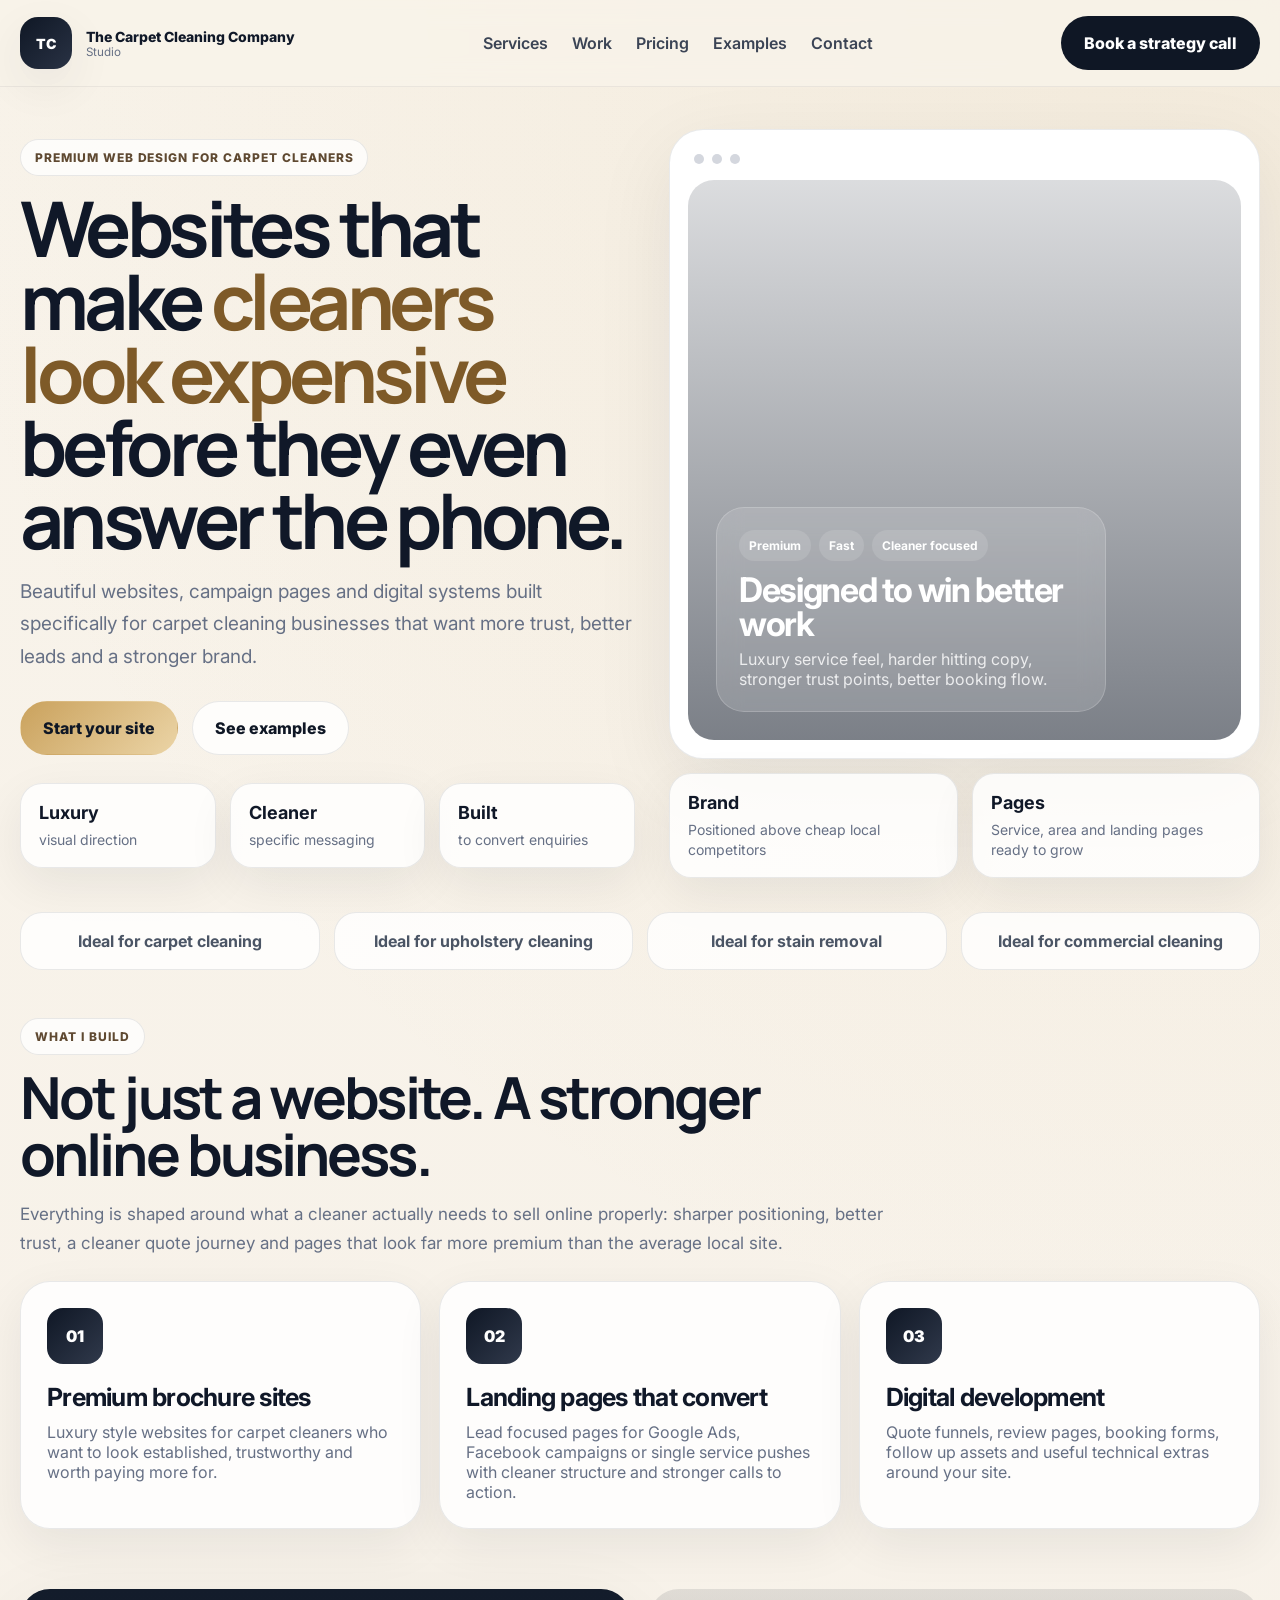
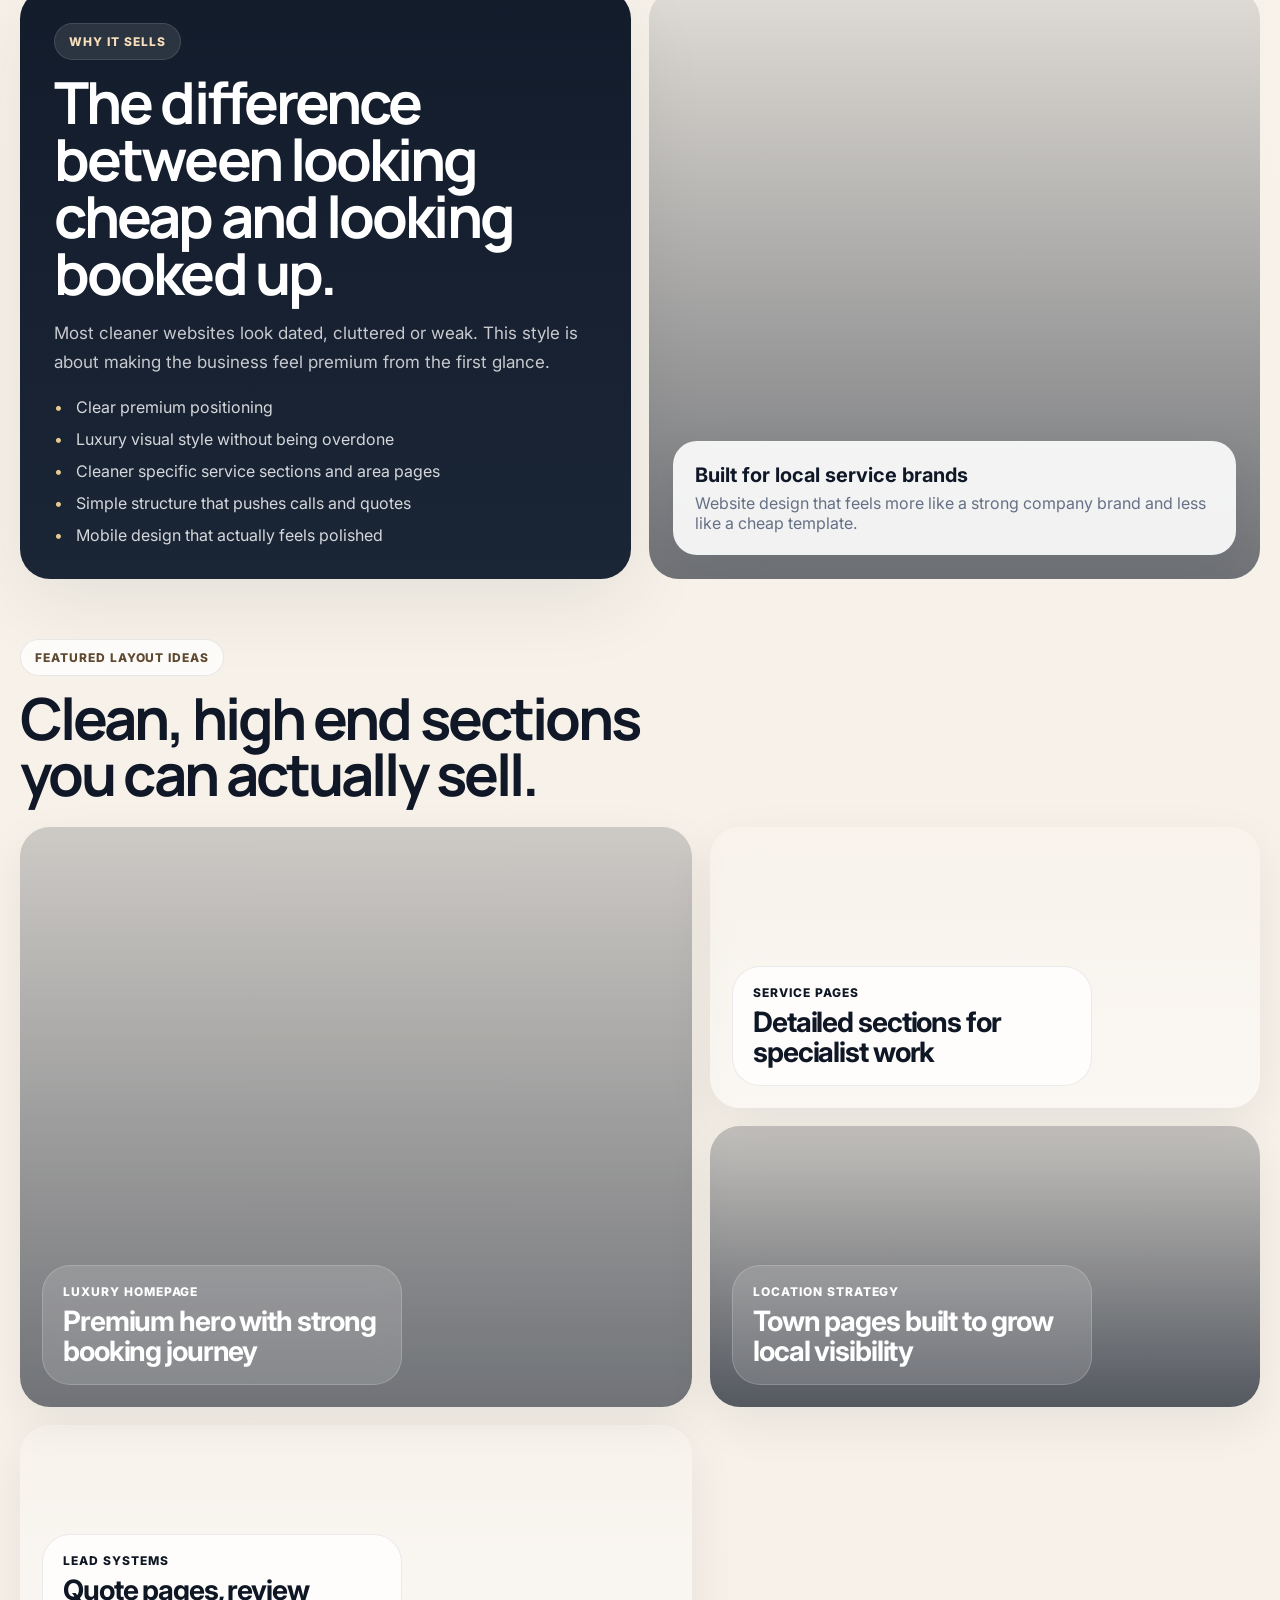
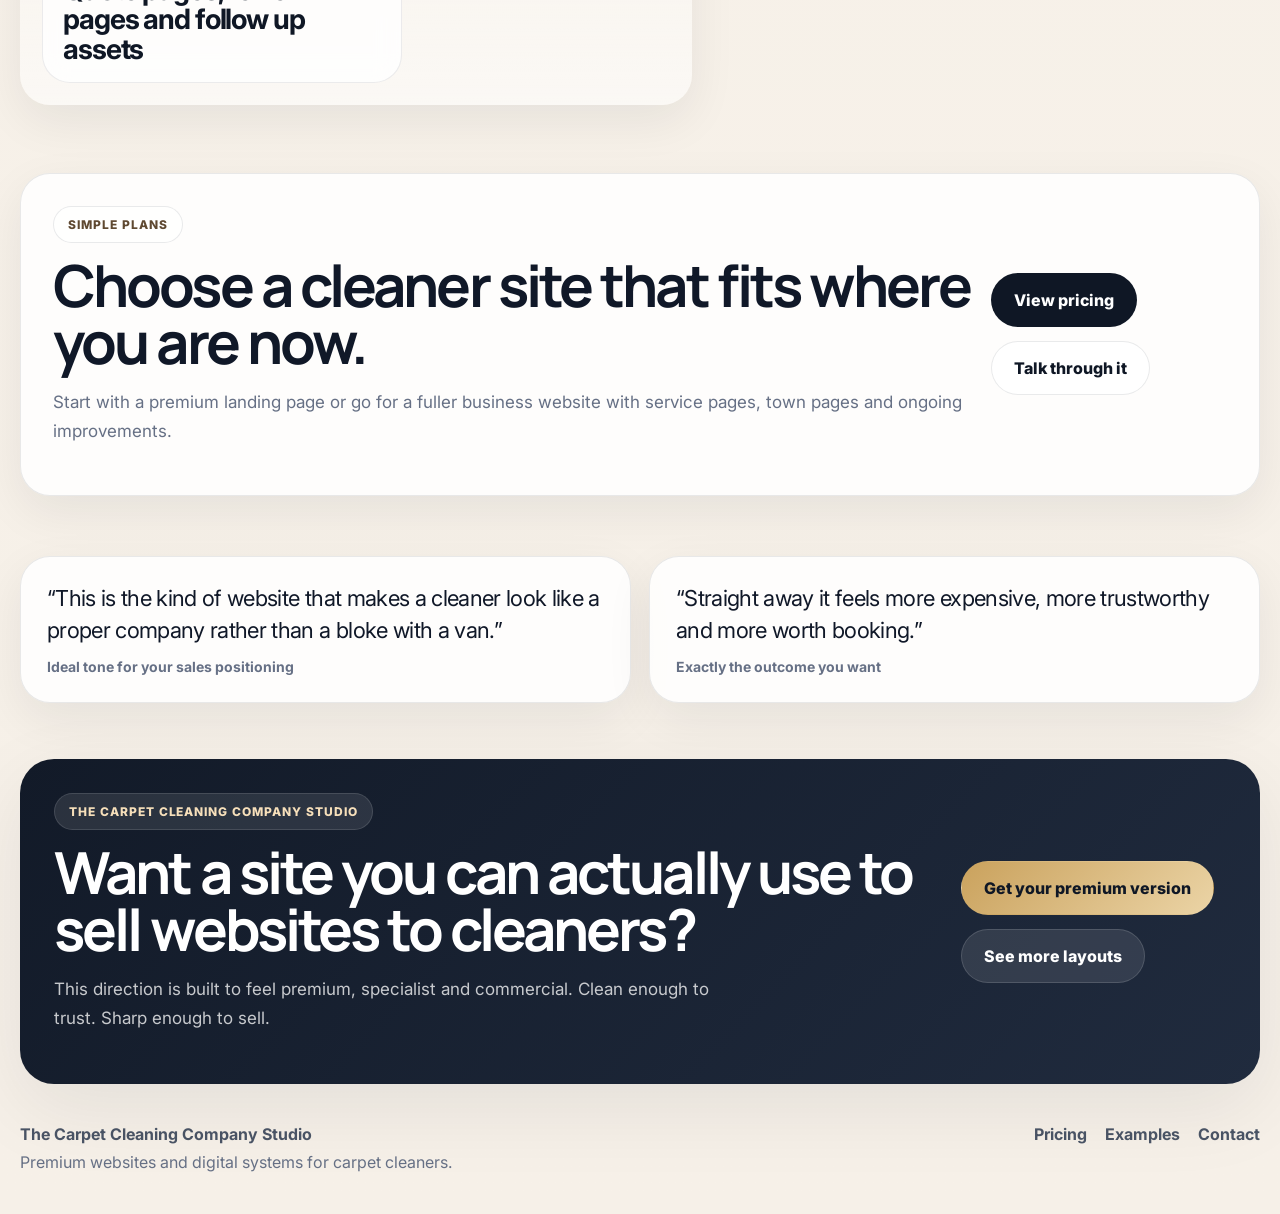
==== commit 014b7391: "2" ====
--- a/index.html
+++ b/index.html
@@ -1,229 +1,213 @@
-<!DOCTYPE html>
+<!doctype html>
 <html lang="en-GB">
 <head>
-  <meta charset="UTF-8">
-  <meta name="viewport" content="width=device-width, initial-scale=1.0">
-  <title>The Carpet Cleaning Company | Websites for Carpet Cleaners</title>
-  <meta name="description" content="Modern websites, landing pages and technical development for carpet cleaners. Built to look premium and convert more enquiries.">
+  <meta charset="utf-8">
+  <meta name="viewport" content="width=device-width, initial-scale=1">
+  <title>The Carpet Cleaning Company Studio | Premium Websites for Carpet Cleaners</title>
+  <meta name="description" content="Premium websites, landing pages and digital systems built specifically for carpet cleaners who want to look elite and win better jobs.">
   <link rel="preconnect" href="https://fonts.googleapis.com">
   <link rel="preconnect" href="https://fonts.gstatic.com" crossorigin>
-  <link href="https://fonts.googleapis.com/css2?family=Inter:wght@400;500;600;700;800;900&display=swap" rel="stylesheet">
+  <link href="https://fonts.googleapis.com/css2?family=Inter:wght@400;500;600;700;800;900&family=Manrope:wght@600;700;800&display=swap" rel="stylesheet">
   <link rel="stylesheet" href="assets/styles.css">
 </head>
 <body>
-  <header class="site-header">
-    <div class="container nav-wrap">
-      <a class="brand" href="index.html">
-        <span class="brand-mark">TC</span>
-        <span class="brand-copy">
-          <strong>The Carpet Cleaning Company</strong>
-          <small>Websites for carpet cleaners</small>
-        </span>
-      </a>
-      <button class="nav-toggle" aria-label="Toggle navigation">☰</button>
-      <nav class="site-nav">
-        <a href="pricing.html">Pricing</a>
-        <a href="examples.html">Examples</a>
-        <a href="contact.html">Contact</a>
-        <a class="btn btn-dark btn-small" href="contact.html">Get started</a>
-      </nav>
-    </div>
-  </header>
-
-  <main>
-    <section class="hero-section">
-      <div class="container hero-grid">
-        <div class="hero-copy card soft-card">
-          <div class="eyebrow">Beautiful websites for carpet cleaners</div>
-          <h1>Get a clean, premium website that makes your carpet cleaning business look worth booking.</h1>
-          <p class="lead">Website design, landing pages and technical development built specifically for carpet cleaners who want to look sharper online, stand out locally and turn clicks into real jobs.</p>
+  <div class="site-shell">
+    <header class="topbar">
+      <div class="wrap nav">
+        <a class="brand" href="index.html">
+          <span class="brand-mark">TC</span>
+          <span>
+            <strong>The Carpet Cleaning Company</strong>
+            <small>Studio</small>
+          </span>
+        </a>
+        <nav class="menu">
+          <a href="#services">Services</a>
+          <a href="#work">Work</a>
+          <a href="pricing.html">Pricing</a>
+          <a href="examples.html">Examples</a>
+          <a href="contact.html">Contact</a>
+        </nav>
+        <a class="button button-dark" href="contact.html">Book a strategy call</a>
+      </div>
+    </header>
+
+    <main>
+      <section class="hero wrap">
+        <div class="hero-copy">
+          <div class="eyebrow">Premium web design for carpet cleaners</div>
+          <h1>Websites that make <span>cleaners look expensive</span> before they even answer the phone.</h1>
+          <p class="lead">Beautiful websites, campaign pages and digital systems built specifically for carpet cleaning businesses that want more trust, better leads and a stronger brand.</p>
           <div class="hero-actions">
-            <a class="btn btn-gold" href="contact.html">Book a website call</a>
-            <a class="btn btn-outline" href="pricing.html">See pricing</a>
-          </div>
-          <div class="hero-points">
-            <div><strong>Premium look</strong><span>Clean, modern and service focused</span></div>
-            <div><strong>Made for cleaners</strong><span>Built around local service pages and enquiries</span></div>
-            <div><strong>Ongoing support</strong><span>Edits, ideas and technical help when needed</span></div>
-          </div>
-        </div>
-        <div class="hero-visual card">
-          <div class="browser">
-            <div class="browser-bar">
+            <a class="button button-gold" href="contact.html">Start your site</a>
+            <a class="button button-light" href="#work">See examples</a>
+          </div>
+          <div class="hero-metrics">
+            <article><strong>Luxury</strong><span>visual direction</span></article>
+            <article><strong>Cleaner</strong><span>specific messaging</span></article>
+            <article><strong>Built</strong><span>to convert enquiries</span></article>
+          </div>
+        </div>
+        <div class="hero-visual">
+          <div class="device-card">
+            <div class="device-top">
               <span></span><span></span><span></span>
             </div>
-            <div class="browser-body">
-              <div class="browser-panel">
-                <p class="mini-label">Cleaner websites</p>
-                <h2>Turn a local cleaner into a proper brand online</h2>
-                <p>Stronger design, better trust, clear calls to action and a site that feels more expensive than the competition.</p>
+            <div class="device-screen hero-bg">
+              <div class="floating-panel glass">
+                <div class="pill-row">
+                  <span>Premium</span>
+                  <span>Fast</span>
+                  <span>Cleaner focused</span>
+                </div>
+                <h2>Designed to win better work</h2>
+                <p>Luxury service feel, harder hitting copy, stronger trust points, better booking flow.</p>
               </div>
             </div>
           </div>
-          <div class="stats-row">
-            <div><strong>Fast</strong><span>Quick setup and launch</span></div>
-            <div><strong>SEO</strong><span>Service and area page structure</span></div>
-            <div><strong>Clean</strong><span>Mobile friendly layout</span></div>
-          </div>
-        </div>
-      </div>
-    </section>
-
-    <section class="logo-strip">
-      <div class="container strip-card">
-        <span>Website design</span>
-        <span>Landing pages</span>
-        <span>Quote funnels</span>
-        <span>Review pages</span>
-        <span>Technical support</span>
-      </div>
-    </section>
-
-    <section class="section-pad">
-      <div class="container section-head">
+          <div class="mini-cards">
+            <div class="mini-card"><strong>Brand</strong><span>Positioned above cheap local competitors</span></div>
+            <div class="mini-card"><strong>Pages</strong><span>Service, area and landing pages ready to grow</span></div>
+          </div>
+        </div>
+      </section>
+
+      <section class="logo-strip wrap">
+        <div>Ideal for carpet cleaning</div>
+        <div>Ideal for upholstery cleaning</div>
+        <div>Ideal for stain removal</div>
+        <div>Ideal for commercial cleaning</div>
+      </section>
+
+      <section class="section wrap" id="services">
+        <div class="section-intro">
+          <span class="section-kicker">What I build</span>
+          <h2>Not just a website. A stronger online business.</h2>
+          <p>Everything is shaped around what a cleaner actually needs to sell online properly: sharper positioning, better trust, a cleaner quote journey and pages that look far more premium than the average local site.</p>
+        </div>
+        <div class="card-grid three">
+          <article class="card soft">
+            <div class="icon">01</div>
+            <h3>Premium brochure sites</h3>
+            <p>Luxury style websites for carpet cleaners who want to look established, trustworthy and worth paying more for.</p>
+          </article>
+          <article class="card soft">
+            <div class="icon">02</div>
+            <h3>Landing pages that convert</h3>
+            <p>Lead focused pages for Google Ads, Facebook campaigns or single service pushes with cleaner structure and stronger calls to action.</p>
+          </article>
+          <article class="card soft">
+            <div class="icon">03</div>
+            <h3>Digital development</h3>
+            <p>Quote funnels, review pages, booking forms, follow up assets and useful technical extras around your site.</p>
+          </article>
+        </div>
+      </section>
+
+      <section class="section split wrap">
+        <div class="panel dark-panel">
+          <span class="section-kicker light">Why it sells</span>
+          <h2>The difference between looking cheap and looking booked up.</h2>
+          <p>Most cleaner websites look dated, cluttered or weak. This style is about making the business feel premium from the first glance.</p>
+          <ul class="feature-list">
+            <li>Clear premium positioning</li>
+            <li>Luxury visual style without being overdone</li>
+            <li>Cleaner specific service sections and area pages</li>
+            <li>Simple structure that pushes calls and quotes</li>
+            <li>Mobile design that actually feels polished</li>
+          </ul>
+        </div>
+        <div class="panel image-panel office-bg">
+          <div class="overlay-card">
+            <strong>Built for local service brands</strong>
+            <p>Website design that feels more like a strong company brand and less like a cheap template.</p>
+          </div>
+        </div>
+      </section>
+
+      <section class="section wrap" id="work">
+        <div class="section-intro narrow">
+          <span class="section-kicker">Featured layout ideas</span>
+          <h2>Clean, high end sections you can actually sell.</h2>
+        </div>
+        <div class="showcase-grid">
+          <article class="showcase-card tall carpet-bg">
+            <div class="showcase-copy glass">
+              <small>Luxury homepage</small>
+              <h3>Premium hero with strong booking journey</h3>
+            </div>
+          </article>
+          <article class="showcase-card sofa-bg">
+            <div class="showcase-copy glass light-glass">
+              <small>Service pages</small>
+              <h3>Detailed sections for specialist work</h3>
+            </div>
+          </article>
+          <article class="showcase-card dark showroom-bg">
+            <div class="showcase-copy glass">
+              <small>Location strategy</small>
+              <h3>Town pages built to grow local visibility</h3>
+            </div>
+          </article>
+          <article class="showcase-card clean-bg">
+            <div class="showcase-copy glass light-glass">
+              <small>Lead systems</small>
+              <h3>Quote pages, review pages and follow up assets</h3>
+            </div>
+          </article>
+        </div>
+      </section>
+
+      <section class="section wrap pricing-tease">
+        <div class="pricing-box">
+          <div>
+            <span class="section-kicker">Simple plans</span>
+            <h2>Choose a cleaner site that fits where you are now.</h2>
+            <p>Start with a premium landing page or go for a fuller business website with service pages, town pages and ongoing improvements.</p>
+          </div>
+          <div class="pricing-actions">
+            <a class="button button-dark" href="pricing.html">View pricing</a>
+            <a class="button button-light" href="contact.html">Talk through it</a>
+          </div>
+        </div>
+      </section>
+
+      <section class="section wrap testimonial-strip">
+        <div class="quote-card">
+          <p>“This is the kind of website that makes a cleaner look like a proper company rather than a bloke with a van.”</p>
+          <span>Ideal tone for your sales positioning</span>
+        </div>
+        <div class="quote-card">
+          <p>“Straight away it feels more expensive, more trustworthy and more worth booking.”</p>
+          <span>Exactly the outcome you want</span>
+        </div>
+      </section>
+
+      <section class="cta-band wrap">
         <div>
-          <p class="section-kicker">What you get</p>
-          <h2>Everything built around winning more work</h2>
-        </div>
-        <p>A clean offer, premium visuals, strong trust sections and a structure built for local carpet cleaners rather than generic business websites.</p>
-      </div>
-      <div class="container grid-3">
-        <article class="feature-card card">
-          <div class="icon-box">✦</div>
-          <h3>Landing pages</h3>
-          <p>Perfect for paid ads, one service offers or a stronger homepage that feels clean and high end.</p>
-        </article>
-        <article class="feature-card card">
-          <div class="icon-box">⌂</div>
-          <h3>Full business sites</h3>
-          <p>Homepage, service pages, area pages, reviews and calls to action designed for carpet cleaning businesses.</p>
-        </article>
-        <article class="feature-card card">
-          <div class="icon-box">⚙</div>
-          <h3>Technical extras</h3>
-          <p>Quote sections, lead pages, review flows and custom digital ideas to support the website side of your business.</p>
-        </article>
-      </div>
-    </section>
-
-    <section class="section-pad alt-bg">
-      <div class="container split-grid">
-        <div class="card content-card">
-          <p class="section-kicker">Why it works</p>
-          <h2>Cleaner websites should not look cheap, dated or cluttered</h2>
-          <div class="tick-list">
-            <div><strong>Clear positioning</strong><span>Your site should instantly show that you are a professional service, not just another low price cleaner.</span></div>
-            <div><strong>Premium feel</strong><span>Spacing, type, colours and layout all work together to make your business feel more established.</span></div>
-            <div><strong>Local structure</strong><span>Room for service pages and area pages so the site can help support local visibility.</span></div>
-            <div><strong>Practical conversion flow</strong><span>Clear buttons, contact sections, trust points and enquiry paths throughout the site.</span></div>
-          </div>
-        </div>
-        <div class="card promo-card">
-          <div class="promo-badge">Built for carpet cleaners</div>
-          <h3>Simple offer. Premium feel. More enquiries.</h3>
-          <p>The aim is not just to put a website online. It is to create something that makes your business look more serious and easier to choose.</p>
-          <a class="btn btn-dark" href="examples.html">See example sections</a>
-        </div>
-      </div>
-    </section>
-
-    <section class="section-pad">
-      <div class="container section-head">
-        <div>
-          <p class="section-kicker">How it works</p>
-          <h2>A clean process from idea to launch</h2>
-        </div>
-        <p>Simple steps, no mess, and everything shaped around what actually helps a local carpet cleaning business online.</p>
-      </div>
-      <div class="container steps-grid">
-        <div class="step-card card"><span class="step-no">1</span><h3>Choose the direction</h3><p>Single page, full website or something more technical depending on what you need.</p></div>
-        <div class="step-card card"><span class="step-no">2</span><h3>Build the structure</h3><p>Hero, trust sections, service blocks, reviews and strong calls to action built in properly.</p></div>
-        <div class="step-card card"><span class="step-no">3</span><h3>Add the extras</h3><p>Area pages, quote forms, review pages and other supporting sections if needed.</p></div>
-        <div class="step-card card"><span class="step-no">4</span><h3>Refine and launch</h3><p>Desktop and mobile tidy up, polish and final adjustments so it looks sharp everywhere.</p></div>
-      </div>
-    </section>
-
-    <section class="section-pad alt-bg">
-      <div class="container section-head">
-        <div>
-          <p class="section-kicker">Simple plans</p>
-          <h2>Choose the level that suits your business</h2>
-        </div>
-        <p>Example pricing is included so you can edit it to your real numbers later.</p>
-      </div>
-      <div class="container pricing-grid">
-        <article class="price-card card">
-          <span class="plan-tag">Starter</span>
-          <h3>Landing page</h3>
-          <p class="price">£49 <span>/ month</span></p>
-          <p class="price-copy">A clean one page website for a carpet cleaner who wants a strong web presence without a big build.</p>
-          <ul>
-            <li>Modern hero section</li>
-            <li>Service blocks</li>
-            <li>CTA sections</li>
-            <li>Mobile responsive</li>
-          </ul>
-          <a class="btn btn-outline full-width" href="contact.html">Ask about this plan</a>
-        </article>
-        <article class="price-card card featured">
-          <span class="plan-tag highlight">Most popular</span>
-          <h3>Business website</h3>
-          <p class="price">£99 <span>/ month</span></p>
-          <p class="price-copy">More room for services, locations, reviews and a stronger overall presence for growth.</p>
-          <ul>
-            <li>Homepage and core pages</li>
-            <li>Service and area layout</li>
-            <li>Review sections</li>
-            <li>Ongoing support</li>
-          </ul>
-          <a class="btn btn-dark full-width" href="contact.html">Get the full website</a>
-        </article>
-        <article class="price-card card">
-          <span class="plan-tag">Advanced</span>
-          <h3>Technical support</h3>
-          <p class="price">Custom <span>pricing</span></p>
-          <p class="price-copy">For quote funnels, landing pages, review systems and more involved digital development.</p>
-          <ul>
-            <li>Custom landing pages</li>
-            <li>Review and lead tools</li>
-            <li>Funnel improvements</li>
-            <li>Extra development help</li>
-          </ul>
-          <a class="btn btn-outline full-width" href="contact.html">Talk through ideas</a>
-        </article>
-      </div>
-    </section>
-
-    <section class="section-pad">
-      <div class="container cta-banner">
-        <div>
-          <p class="section-kicker light">Get started</p>
-          <h2>Want a website that makes your carpet cleaning business look the part?</h2>
-          <p>I can tailor the design, wording, colours and page structure around your business properly.</p>
+          <span class="section-kicker light">The Carpet Cleaning Company Studio</span>
+          <h2>Want a site you can actually use to sell websites to cleaners?</h2>
+          <p>This direction is built to feel premium, specialist and commercial. Clean enough to trust. Sharp enough to sell.</p>
         </div>
         <div class="cta-actions">
-          <a class="btn btn-gold" href="contact.html">Start your project</a>
-          <a class="btn btn-outline light-outline" href="pricing.html">See pricing</a>
-        </div>
-      </div>
-    </section>
-  </main>
-
-  <footer class="site-footer">
-    <div class="container footer-grid">
+          <a class="button button-gold" href="contact.html">Get your premium version</a>
+          <a class="button button-light invert" href="examples.html">See more layouts</a>
+        </div>
+      </section>
+    </main>
+
+    <footer class="footer wrap">
       <div>
-        <strong>The Carpet Cleaning Company</strong>
-        <p>Website design and technical support for carpet cleaners.</p>
+        <strong>The Carpet Cleaning Company Studio</strong>
+        <p>Premium websites and digital systems for carpet cleaners.</p>
       </div>
       <div class="footer-links">
-        <a href="index.html">Home</a>
         <a href="pricing.html">Pricing</a>
         <a href="examples.html">Examples</a>
         <a href="contact.html">Contact</a>
       </div>
-    </div>
-  </footer>
-
+    </footer>
+  </div>
   <script src="assets/script.js"></script>
 </body>
 </html>
--- a/assets/styles.css
+++ b/assets/styles.css
@@ -1,19 +1,18 @@
 :root {
-  --bg: #f8fbfe;
-  --bg-2: #eef4fa;
-  --white: #ffffff;
-  --text: #10263d;
-  --muted: #5b7087;
-  --line: rgba(16, 38, 61, 0.1);
-  --line-strong: rgba(16, 38, 61, 0.16);
-  --blue: #2d8cff;
-  --blue-dark: #1767c8;
-  --gold: #f2cb75;
-  --shadow: 0 20px 60px rgba(22, 50, 82, 0.09);
-  --shadow-soft: 0 12px 32px rgba(22, 50, 82, 0.07);
+  --bg: #f4efe6;
+  --bg-alt: #fcfaf6;
+  --panel: #ffffff;
+  --text: #101828;
+  --muted: #667085;
+  --line: rgba(16, 24, 40, 0.09);
+  --dark: #0f1725;
+  --gold: #caa25d;
+  --gold-2: #ebd4a6;
+  --cream: #f8f3ea;
+  --shadow: 0 24px 80px rgba(15, 23, 37, 0.08);
+  --shadow-soft: 0 16px 48px rgba(15, 23, 37, 0.07);
   --radius: 30px;
-  --radius-sm: 18px;
-  --max: 1200px;
+  --wrap: 1240px;
 }
 * { box-sizing: border-box; }
 html { scroll-behavior: smooth; }
@@ -21,161 +20,188 @@
   margin: 0;
   font-family: Inter, Arial, sans-serif;
   color: var(--text);
-  background: radial-gradient(circle at top left, rgba(45,140,255,0.08), transparent 30%), linear-gradient(180deg, #fbfdff 0%, var(--bg) 45%, var(--bg-2) 100%);
-  line-height: 1.55;
+  background:
+    radial-gradient(circle at top right, rgba(202,162,93,0.10), transparent 30%),
+    linear-gradient(180deg, #f8f3ea 0%, #f6f0e8 100%);
 }
 a { color: inherit; text-decoration: none; }
-.container { width: min(calc(100% - 32px), var(--max)); margin: 0 auto; }
-.site-header {
-  position: sticky; top: 0; z-index: 50;
-  background: rgba(255,255,255,0.88); backdrop-filter: blur(12px);
-  border-bottom: 1px solid rgba(16,38,61,0.06);
-}
-.nav-wrap { display: flex; align-items: center; justify-content: space-between; gap: 18px; padding: 16px 0; }
-.brand { display: flex; align-items: center; gap: 14px; min-width: 0; }
+img { max-width: 100%; display: block; }
+.wrap { width: min(calc(100% - 32px), var(--wrap)); margin: 0 auto; }
+.topbar {
+  position: sticky; top: 0; z-index: 50; backdrop-filter: blur(12px);
+  background: rgba(248,243,234,0.82); border-bottom: 1px solid rgba(16,24,40,0.06);
+}
+.nav { display:flex; align-items:center; justify-content:space-between; gap:20px; padding:16px 0; }
+.brand { display:flex; align-items:center; gap:14px; font-size:14px; }
+.brand strong { display:block; font-weight:800; }
+.brand small { display:block; color:var(--muted); }
 .brand-mark {
-  width: 52px; height: 52px; border-radius: 18px; display: grid; place-items: center;
-  background: linear-gradient(135deg, #0d4ea4, #2d8cff); color: #fff; font-size: 18px; font-weight: 900;
-  box-shadow: var(--shadow-soft);
-}
-.brand-copy strong { display: block; font-size: 15px; font-weight: 800; }
-.brand-copy small { display: block; font-size: 13px; color: var(--muted); }
-.site-nav { display: flex; align-items: center; gap: 22px; font-size: 14px; color: var(--muted); font-weight: 600; }
-.site-nav a:hover { color: var(--text); }
-.nav-toggle { display: none; border: 0; background: #fff; border-radius: 12px; padding: 10px 12px; font-size: 22px; box-shadow: var(--shadow-soft); }
-.btn {
-  display: inline-flex; align-items: center; justify-content: center; gap: 10px;
-  padding: 16px 22px; border-radius: 999px; border: 1px solid transparent; font-weight: 800;
-  transition: transform .18s ease, box-shadow .18s ease, background .18s ease;
-}
-.btn:hover { transform: translateY(-1px); box-shadow: 0 14px 28px rgba(22,50,82,0.1); }
-.btn-small { padding: 12px 16px; }
-.btn-dark { background: var(--text); color: #fff; }
-.btn-gold { background: linear-gradient(135deg, var(--gold), #f8e0a0); color: #1d232e; }
-.btn-outline { background: #fff; color: var(--text); border-color: var(--line-strong); }
-.light-outline { background: transparent; color: #fff; border-color: rgba(255,255,255,0.28); }
-.full-width { width: 100%; }
-.card { background: #fff; border-radius: var(--radius); border: 1px solid rgba(16,38,61,0.08); box-shadow: var(--shadow-soft); }
-.soft-card { background: rgba(255,255,255,0.82); }
-.hero-section { padding: 42px 0 30px; }
-.hero-grid { display: grid; grid-template-columns: 1.08fr .92fr; gap: 28px; align-items: stretch; }
-.hero-copy, .hero-visual { padding: 42px; }
-.eyebrow, .section-kicker, .light {
-  display: inline-flex; align-items: center; gap: 10px; padding: 9px 14px; border-radius: 999px;
-  background: #eaf3ff; color: var(--blue-dark); font-size: 13px; font-weight: 800; letter-spacing: .02em;
-}
-.section-kicker { margin-bottom: 12px; }
-.light { background: rgba(255,255,255,0.12); color: #fff; }
-.hero-copy h1, .page-hero h1, .cta-banner h2, .section-head h2, .content-card h2 {
-  margin: 0 0 14px; line-height: .98; letter-spacing: -.05em;
-}
-.hero-copy h1 { font-size: clamp(40px, 5.6vw, 72px); max-width: 760px; }
-.page-hero h1 { font-size: clamp(34px, 5vw, 60px); }
-.lead { color: var(--muted); font-size: clamp(16px, 1.8vw, 19px); max-width: 720px; }
-.hero-actions { display: flex; flex-wrap: wrap; gap: 14px; margin: 24px 0 22px; }
-.hero-points, .stats-row { display: grid; grid-template-columns: repeat(3, minmax(0,1fr)); gap: 12px; }
-.hero-points div, .stats-row div, .strip-card span {
-  background: #fff; border: 1px solid rgba(16,38,61,0.08); border-radius: 18px; padding: 15px 16px; box-shadow: var(--shadow-soft);
-}
-.hero-points strong, .stats-row strong { display: block; margin-bottom: 4px; font-size: 15px; color: var(--text); }
-.hero-points span, .stats-row span { color: var(--muted); font-size: 14px; }
-.browser { overflow: hidden; border-radius: 26px; background: #fff; border: 1px solid rgba(16,38,61,0.08); box-shadow: var(--shadow-soft); }
-.browser-bar { display: flex; gap: 8px; align-items: center; padding: 14px 16px; background: #f6faff; border-bottom: 1px solid rgba(16,38,61,0.07); }
-.browser-bar span { width: 10px; height: 10px; border-radius: 50%; background: #d8e1ea; }
-.browser-body {
-  min-height: 500px; padding: 24px; display: flex; align-items: flex-end;
-  background: linear-gradient(180deg, rgba(255,255,255,.25), rgba(255,255,255,.9)), url('https://images.unsplash.com/photo-1520607162513-77705c0f0d4a?auto=format&fit=crop&w=1400&q=80') center/cover no-repeat;
-}
-.browser-panel { max-width: 360px; padding: 22px; border-radius: 24px; background: rgba(255,255,255,0.9); border: 1px solid rgba(16,38,61,0.08); box-shadow: var(--shadow-soft); }
-.mini-label { margin: 0 0 10px; color: var(--blue-dark); font-size: 12px; font-weight: 800; letter-spacing: .08em; text-transform: uppercase; }
-.browser-panel h2 { margin: 0 0 10px; font-size: 30px; line-height: 1.02; letter-spacing: -.04em; }
-.browser-panel p { margin: 0; color: var(--muted); font-size: 14px; }
-.stats-row { margin-top: 16px; }
-.logo-strip { padding: 0 0 10px; }
-.strip-card { display: grid; grid-template-columns: repeat(5, minmax(0,1fr)); gap: 12px; }
-.strip-card span { text-align: center; font-weight: 700; color: var(--muted); }
-.section-pad { padding: 38px 0; }
-.alt-bg { background: linear-gradient(180deg, rgba(255,255,255,0), rgba(233,242,250,0.65)); }
-.section-head { display: flex; align-items: end; justify-content: space-between; gap: 20px; margin-bottom: 22px; }
-.section-head h2, .content-card h2 { font-size: clamp(30px, 4vw, 48px); }
-.section-head p { max-width: 700px; color: var(--muted); font-size: 16px; }
-.grid-3, .pricing-grid { display: grid; grid-template-columns: repeat(3, minmax(0,1fr)); gap: 18px; }
-.feature-card, .price-card { padding: 28px; }
-.icon-box {
-  width: 54px; height: 54px; display: grid; place-items: center; border-radius: 18px; margin-bottom: 16px;
-  background: #eaf3ff; color: var(--blue-dark); font-size: 24px; font-weight: 900;
-}
-.feature-card h3, .price-card h3, .promo-card h3, .step-card h3 { margin: 0 0 10px; font-size: 24px; line-height: 1.05; letter-spacing: -.03em; }
-.feature-card p, .promo-card p, .step-card p, .content-card p, .price-copy { color: var(--muted); }
-.split-grid { display: grid; grid-template-columns: 1.05fr .95fr; gap: 18px; }
-.content-card, .promo-card { padding: 30px; }
-.tick-list { display: grid; gap: 12px; margin-top: 18px; }
-.tick-list div { display: flex; flex-direction: column; gap: 4px; padding: 14px 0; border-bottom: 1px solid rgba(16,38,61,0.08); }
-.tick-list div:last-child { border-bottom: 0; }
-.tick-list strong { font-size: 16px; }
-.tick-list span { color: var(--muted); }
-.promo-card {
-  display: flex; flex-direction: column; justify-content: space-between; min-height: 100%;
-  background: linear-gradient(180deg, rgba(255,255,255,.35), rgba(255,255,255,.92)), url('https://images.unsplash.com/photo-1516321318423-f06f85e504b3?auto=format&fit=crop&w=1400&q=80') center/cover no-repeat;
-}
-.promo-badge, .plan-tag {
-  display: inline-flex; width: fit-content; padding: 8px 14px; border-radius: 999px; background: #eef5ff; color: var(--blue-dark);
-  font-size: 12px; font-weight: 800; letter-spacing: .08em; text-transform: uppercase;
-}
-.highlight { background: #10263d; color: #fff; }
-.steps-grid { display: grid; grid-template-columns: repeat(4, minmax(0,1fr)); gap: 18px; }
-.step-card { padding: 26px; }
-.step-no {
-  width: 52px; height: 52px; display: grid; place-items: center; margin-bottom: 16px; border-radius: 16px;
-  background: linear-gradient(135deg, var(--blue-dark), var(--blue)); color: #fff; font-weight: 900;
-}
-.price { font-size: 42px; line-height: 1; letter-spacing: -.05em; font-weight: 900; margin: 0 0 14px; }
-.price span { font-size: 15px; color: var(--muted); font-weight: 600; }
-.price-card ul { list-style: none; padding: 0; margin: 0 0 22px; display: grid; gap: 10px; }
-.price-card li { position: relative; padding-left: 18px; color: var(--muted); }
-.price-card li::before { content: '•'; position: absolute; left: 0; color: var(--blue-dark); }
-.featured { border-color: rgba(45,140,255,0.3); box-shadow: 0 22px 54px rgba(45,140,255,0.12); }
-.cta-banner {
-  background: linear-gradient(135deg, #0e2238, #173d64); color: #fff; border-radius: 34px; padding: 34px;
-  display: grid; grid-template-columns: 1.1fr .9fr; gap: 20px; align-items: center; box-shadow: var(--shadow);
-}
-.cta-banner h2 { font-size: clamp(34px, 4.8vw, 58px); }
-.cta-banner p { color: rgba(255,255,255,.76); }
-.cta-actions { display: flex; flex-wrap: wrap; gap: 14px; justify-content: flex-end; }
-.page-hero { padding: 52px 0 26px; }
-.narrow { max-width: 860px; }
-.contact-list { display: grid; gap: 14px; margin-top: 16px; }
-.contact-list a { padding: 16px 18px; border-radius: 18px; background: #f6faff; border: 1px solid rgba(16,38,61,0.08); font-weight: 700; }
-.form-card { padding: 28px; }
-.contact-form { display: grid; gap: 14px; }
-.contact-form label { display: grid; gap: 8px; font-weight: 600; }
-.contact-form input, .contact-form textarea {
-  width: 100%; padding: 14px 16px; border-radius: 16px; border: 1px solid rgba(16,38,61,0.12); background: #fff; font: inherit;
-}
-.site-footer { padding: 30px 0 40px; }
-.footer-grid {
-  border-top: 1px solid rgba(16,38,61,0.08); padding-top: 18px; display: flex; justify-content: space-between; gap: 18px; flex-wrap: wrap;
-}
-.footer-grid p { margin: 6px 0 0; color: var(--muted); }
-.footer-links { display: flex; gap: 18px; align-items: center; color: var(--muted); }
+  width:52px; height:52px; border-radius:18px; background:linear-gradient(135deg, var(--dark), #293244);
+  color:#fff; display:grid; place-items:center; font-weight:900; box-shadow:var(--shadow-soft);
+}
+.menu { display:flex; align-items:center; gap:24px; color:#3b4455; font-weight:600; }
+.menu a:hover { color:var(--dark); }
+.button {
+  display:inline-flex; align-items:center; justify-content:center; gap:10px; padding:16px 22px;
+  border-radius:999px; font-weight:800; border:1px solid transparent; transition: .2s ease;
+}
+.button:hover { transform: translateY(-1px); }
+.button-dark { background: var(--dark); color:#fff; }
+.button-gold { background: linear-gradient(135deg, var(--gold), var(--gold-2)); color: var(--dark); }
+.button-light { background: rgba(255,255,255,0.82); border-color: var(--line); color: var(--dark); }
+.button.block { width:100%; }
+.site-shell { overflow:hidden; }
+.hero { display:grid; grid-template-columns: 1.02fr 0.98fr; gap:34px; padding:42px 0 26px; align-items:center; }
+.hero-copy, .hero-visual { min-width:0; }
+.eyebrow, .section-kicker {
+  display:inline-flex; align-items:center; gap:8px; padding:10px 14px; border-radius:999px;
+  background: rgba(255,255,255,0.75); border:1px solid var(--line); color:#5f4931; font-weight:800; font-size:12px; letter-spacing:.08em; text-transform:uppercase;
+}
+.section-kicker.light, .eyebrow.light { background:rgba(255,255,255,0.10); color:#f6dfba; border-color:rgba(255,255,255,0.12); }
+.hero h1, .page-hero h1, .section-intro h2, .pricing-box h2, .cta-band h2, .dark-panel h2 {
+  font-family: Manrope, Inter, Arial, sans-serif;
+}
+.hero h1 {
+  margin:16px 0 16px; font-size: clamp(44px, 6vw, 88px); line-height:.95; letter-spacing:-.06em; max-width:760px;
+}
+.hero h1 span { color:#7e5a28; }
+.lead { font-size:19px; line-height:1.7; color:var(--muted); max-width:700px; }
+.hero-actions { display:flex; flex-wrap:wrap; gap:14px; margin:28px 0; }
+.hero-metrics { display:grid; grid-template-columns: repeat(3, minmax(0,1fr)); gap:14px; }
+.hero-metrics article, .mini-card {
+  background: rgba(255,255,255,0.82); border:1px solid var(--line); border-radius:22px; padding:18px; box-shadow:var(--shadow-soft);
+}
+.hero-metrics strong, .mini-card strong { display:block; font-size:18px; margin-bottom:6px; }
+.hero-metrics span, .mini-card span { color:var(--muted); font-size:14px; }
+.device-card { background:#fff; border:1px solid var(--line); border-radius:34px; padding:18px; box-shadow:var(--shadow); }
+.device-top { display:flex; gap:8px; padding:6px 6px 16px; }
+.device-top span { width:10px; height:10px; border-radius:50%; background:#d4d7de; }
+.device-screen { min-height:560px; border-radius:26px; overflow:hidden; position:relative; display:flex; align-items:flex-end; padding:28px; }
+.hero-bg { background:
+  linear-gradient(180deg, rgba(15,23,37,0.15), rgba(15,23,37,0.55)),
+  url('https://images.unsplash.com/photo-1556909114-f6e7ad7d3136?auto=format&fit=crop&w=1400&q=80') center/cover no-repeat; }
+.office-bg { background:
+  linear-gradient(180deg, rgba(15,23,37,0.10), rgba(15,23,37,0.58)),
+  url('https://images.unsplash.com/photo-1497366754035-f200968a6e72?auto=format&fit=crop&w=1400&q=80') center/cover no-repeat; min-height:100%; }
+.carpet-bg { background:
+  linear-gradient(180deg, rgba(15,23,37,0.18), rgba(15,23,37,0.58)),
+  url('https://images.unsplash.com/photo-1581579188871-45ea61f2a7c8?auto=format&fit=crop&w=1400&q=80') center/cover no-repeat; }
+.sofa-bg { background:
+  linear-gradient(180deg, rgba(255,255,255,0.10), rgba(255,255,255,0.45)),
+  url('https://images.unsplash.com/photo-1505693416388-ac5ce068fe85?auto=format&fit=crop&w=1400&q=80') center/cover no-repeat; }
+.showroom-bg { background:
+  linear-gradient(180deg, rgba(15,23,37,0.22), rgba(15,23,37,0.70)),
+  url('https://images.unsplash.com/photo-1484154218962-a197022b5858?auto=format&fit=crop&w=1400&q=80') center/cover no-repeat; }
+.clean-bg { background:
+  linear-gradient(180deg, rgba(255,255,255,0.14), rgba(255,255,255,0.55)),
+  url('https://images.unsplash.com/photo-1520607162513-77705c0f0d4a?auto=format&fit=crop&w=1400&q=80') center/cover no-repeat; }
+.glass {
+  background: rgba(255,255,255,0.14); border:1px solid rgba(255,255,255,0.18); backdrop-filter: blur(12px); border-radius:28px; color:#fff;
+}
+.light-glass { background: rgba(255,255,255,0.78); color:var(--dark); border-color: rgba(16,24,40,0.08); }
+.floating-panel { max-width:390px; padding:22px; }
+.pill-row { display:flex; flex-wrap:wrap; gap:8px; margin-bottom:12px; }
+.pill-row span { padding:8px 10px; border-radius:999px; background:rgba(255,255,255,0.12); font-size:12px; font-weight:700; }
+.floating-panel h2 { margin:0 0 8px; font-size:34px; line-height:1; letter-spacing:-.04em; }
+.floating-panel p { margin:0; color:rgba(255,255,255,0.82); }
+.mini-cards { display:grid; grid-template-columns: repeat(2, minmax(0,1fr)); gap:14px; margin-top:14px; }
+.logo-strip { display:grid; grid-template-columns: repeat(4, minmax(0,1fr)); gap:14px; padding:8px 0 18px; }
+.logo-strip div { padding:18px 20px; background:rgba(255,255,255,0.8); border:1px solid var(--line); border-radius:22px; text-align:center; font-weight:700; color:#4b5565; }
+.section { padding:30px 0; }
+.section-intro { max-width:900px; margin-bottom:24px; }
+.section-intro.narrow { max-width:720px; }
+.section-intro h2, .pricing-box h2, .dark-panel h2, .cta-band h2 { margin:14px 0 10px; font-size: clamp(32px, 4.8vw, 58px); line-height:.98; letter-spacing:-.05em; }
+.section-intro p, .pricing-box p, .dark-panel p, .cta-band p, .page-hero p { color:var(--muted); font-size:17px; line-height:1.7; }
+.card-grid { display:grid; gap:18px; }
+.card-grid.three { grid-template-columns: repeat(3, minmax(0,1fr)); }
+.card-grid.two { grid-template-columns: repeat(2, minmax(0,1fr)); }
+.card, .panel, .quote-card, .pricing-box, .contact-box, .price-card { border-radius:30px; }
+.card.soft, .quote-card, .pricing-box, .contact-box, .price-card, .form-box { background:rgba(255,255,255,0.84); border:1px solid var(--line); box-shadow:var(--shadow-soft); }
+.card.soft { padding:26px; }
+.icon {
+  width:56px; height:56px; border-radius:16px; display:grid; place-items:center; background:linear-gradient(135deg, var(--dark), #30394b); color:#fff; font-weight:900; margin-bottom:18px;
+}
+.card h3 { margin:0 0 10px; font-size:25px; letter-spacing:-.03em; }
+.card p { margin:0; color:var(--muted); }
+.split { display:grid; grid-template-columns: 1fr 1fr; gap:18px; }
+.dark-panel { background: linear-gradient(180deg, #131c2b, #1a2536); color:#fff; padding:34px; box-shadow:var(--shadow); }
+.dark-panel p { color:rgba(255,255,255,0.76); }
+.feature-list { padding:0; margin:20px 0 0; list-style:none; display:grid; gap:12px; }
+.feature-list li { padding-left:22px; position:relative; color:rgba(255,255,255,0.82); }
+.feature-list li::before { content:'•'; position:absolute; left:0; color:#e8c98d; }
+.image-panel { position:relative; overflow:hidden; min-height:460px; }
+.overlay-card { position:absolute; left:24px; right:24px; bottom:24px; padding:22px; background:rgba(255,255,255,0.90); border-radius:24px; box-shadow:var(--shadow-soft); }
+.overlay-card strong { display:block; font-size:20px; margin-bottom:6px; }
+.overlay-card p { margin:0; color:var(--muted); }
+.showcase-grid { display:grid; grid-template-columns: 1.1fr 0.9fr; gap:18px; }
+.showcase-card { min-height:280px; border-radius:30px; overflow:hidden; position:relative; display:flex; align-items:flex-end; padding:22px; box-shadow:var(--shadow-soft); }
+.showcase-card.tall { min-height:580px; grid-row: span 2; }
+.showcase-copy { padding:18px 20px; max-width:360px; }
+.showcase-copy small, .masonry-copy small { display:block; font-size:12px; font-weight:800; text-transform:uppercase; letter-spacing:.08em; margin-bottom:8px; }
+.showcase-copy h3, .masonry-copy h3 { margin:0; font-size:28px; line-height:1.05; letter-spacing:-.04em; }
+.pricing-tease { padding-top:38px; }
+.pricing-box { display:flex; justify-content:space-between; gap:20px; align-items:center; padding:32px; }
+.pricing-actions, .cta-actions { display:flex; gap:14px; flex-wrap:wrap; }
+.testimonial-strip { display:grid; grid-template-columns: repeat(2, minmax(0,1fr)); gap:18px; }
+.quote-card { padding:26px; }
+.quote-card p { margin:0 0 10px; font-size:22px; line-height:1.45; letter-spacing:-.03em; }
+.quote-card span { color:var(--muted); font-size:14px; font-weight:700; }
+.cta-band {
+  margin:26px auto 40px; background: linear-gradient(135deg, #121a28, #202b3e); color:#fff; border-radius:34px; padding:34px;
+  display:flex; justify-content:space-between; gap:20px; align-items:center; box-shadow:var(--shadow);
+}
+.cta-band p { color:rgba(255,255,255,0.76); max-width:700px; }
+.button-light.invert { background:rgba(255,255,255,0.10); color:#fff; border-color:rgba(255,255,255,0.14); }
+.footer { display:flex; justify-content:space-between; gap:18px; align-items:flex-start; padding:0 0 42px; color:#495364; }
+.footer p { margin:8px 0 0; color:var(--muted); }
+.footer-links { display:flex; gap:18px; flex-wrap:wrap; font-weight:700; }
+.page { padding:24px 0 20px; }
+.page-hero.slim { max-width:820px; padding:24px 0 24px; }
+.page-hero h1 { margin:14px 0 10px; font-size: clamp(40px, 5.5vw, 76px); line-height:.97; letter-spacing:-.05em; }
+.pricing-grid-3 { display:grid; grid-template-columns: repeat(3, minmax(0,1fr)); gap:18px; }
+.price-card { padding:28px; }
+.price-card h2 { margin:12px 0 8px; font-size:30px; letter-spacing:-.04em; }
+.price { font-size:46px; font-weight:900; line-height:1; letter-spacing:-.05em; margin-bottom:12px; }
+.price span { font-size:15px; color:var(--muted); font-weight:700; }
+.price-card p { color:var(--muted); }
+.price-card ul { padding:0; list-style:none; margin:18px 0 22px; display:grid; gap:10px; }
+.price-card li { padding-left:18px; position:relative; color:#4f5a6d; }
+.price-card li::before { content:'•'; position:absolute; left:0; color:#8c6a34; }
+.plan-top { display:flex; justify-content:space-between; }
+.tag { display:inline-flex; padding:8px 12px; border-radius:999px; background:#ece4d2; color:#6c532e; font-size:12px; font-weight:800; text-transform:uppercase; letter-spacing:.06em; }
+.tag.gold { background:linear-gradient(135deg, var(--gold), var(--gold-2)); color:#22160a; }
+.featured-premium { background: linear-gradient(180deg, #fff8eb, #ffffff); border:1px solid rgba(202,162,93,0.35); box-shadow:0 26px 70px rgba(202,162,93,0.18); }
+.premium-lite { background:rgba(255,255,255,0.88); }
+.masonry-grid { display:grid; grid-template-columns: repeat(2, minmax(0,1fr)); gap:18px; }
+.masonry-card { min-height:340px; border-radius:30px; overflow:hidden; position:relative; display:flex; align-items:flex-end; padding:22px; box-shadow:var(--shadow-soft); }
+.masonry-copy { padding:18px 20px; max-width:340px; }
+.contact-layout { display:grid; grid-template-columns: 0.95fr 1.05fr; gap:18px; }
+.contact-box { padding:28px; }
+.contact-box h2 { margin:0 0 10px; font-size:34px; letter-spacing:-.04em; }
+.contact-box p { margin:0 0 18px; color:var(--muted); }
+.contact-list { display:grid; gap:12px; }
+.contact-list a {
+  padding:14px 16px; border-radius:18px; background:rgba(255,255,255,0.08); border:1px solid rgba(255,255,255,0.10); color:#fff; font-weight:700;
+}
+.form-box { background:rgba(255,255,255,0.9); }
+.enquiry-form { display:grid; gap:14px; }
+.enquiry-form label { display:grid; gap:8px; font-weight:700; color:#253041; }
+.enquiry-form input, .enquiry-form textarea {
+  width:100%; border:1px solid rgba(16,24,40,0.10); border-radius:18px; padding:15px 16px; font:inherit; background:#fff;
+}
+.enquiry-form textarea { min-height:140px; resize:vertical; }
 @media (max-width: 1100px) {
-  .hero-grid, .split-grid, .pricing-grid, .grid-3, .steps-grid, .cta-banner, .strip-card { grid-template-columns: 1fr; }
-  .hero-points, .stats-row { grid-template-columns: 1fr; }
-  .cta-actions { justify-content: flex-start; }
-}
-@media (max-width: 760px) {
-  .nav-toggle { display: block; }
-  .site-nav {
-    display: none; position: absolute; top: calc(100% + 8px); right: 16px; left: 16px; flex-direction: column; align-items: stretch;
-    background: #fff; border: 1px solid rgba(16,38,61,0.08); border-radius: 18px; padding: 14px; box-shadow: var(--shadow-soft);
-  }
-  .site-nav.open { display: flex; }
-  .hero-copy, .hero-visual, .feature-card, .price-card, .content-card, .promo-card, .step-card, .form-card, .cta-banner { padding: 22px; }
-  .hero-copy h1 { line-height: 1; }
-  .hero-actions, .cta-actions { flex-direction: column; }
-  .btn { width: 100%; }
-  .browser-body { min-height: 360px; padding: 18px; }
-  .section-head { display: block; }
-  .section-head p { margin-top: 10px; }
-  .footer-links { flex-wrap: wrap; }
-}
+  .hero, .split, .showcase-grid, .pricing-box, .cta-band, .pricing-grid-3, .contact-layout, .card-grid.three, .card-grid.two, .testimonial-strip, .logo-strip, .masonry-grid { grid-template-columns:1fr; display:grid; }
+  .pricing-box, .cta-band, .footer { display:grid; }
+  .hero-metrics, .mini-cards { grid-template-columns:1fr; }
+}
+@media (max-width: 820px) {
+  .menu, .nav .button-dark { display:none; }
+  .hero { padding-top:28px; }
+  .hero h1 { font-size: clamp(38px, 12vw, 62px); }
+  .device-screen { min-height:420px; }
+  .showcase-card.tall { min-height:320px; grid-row:auto; }
+  .pricing-box, .cta-band, .dark-panel, .card.soft, .quote-card, .contact-box, .price-card, .device-card { padding:22px; }
+  .hero-actions, .pricing-actions, .cta-actions { flex-direction:column; }
+  .button { width:100%; }
+}
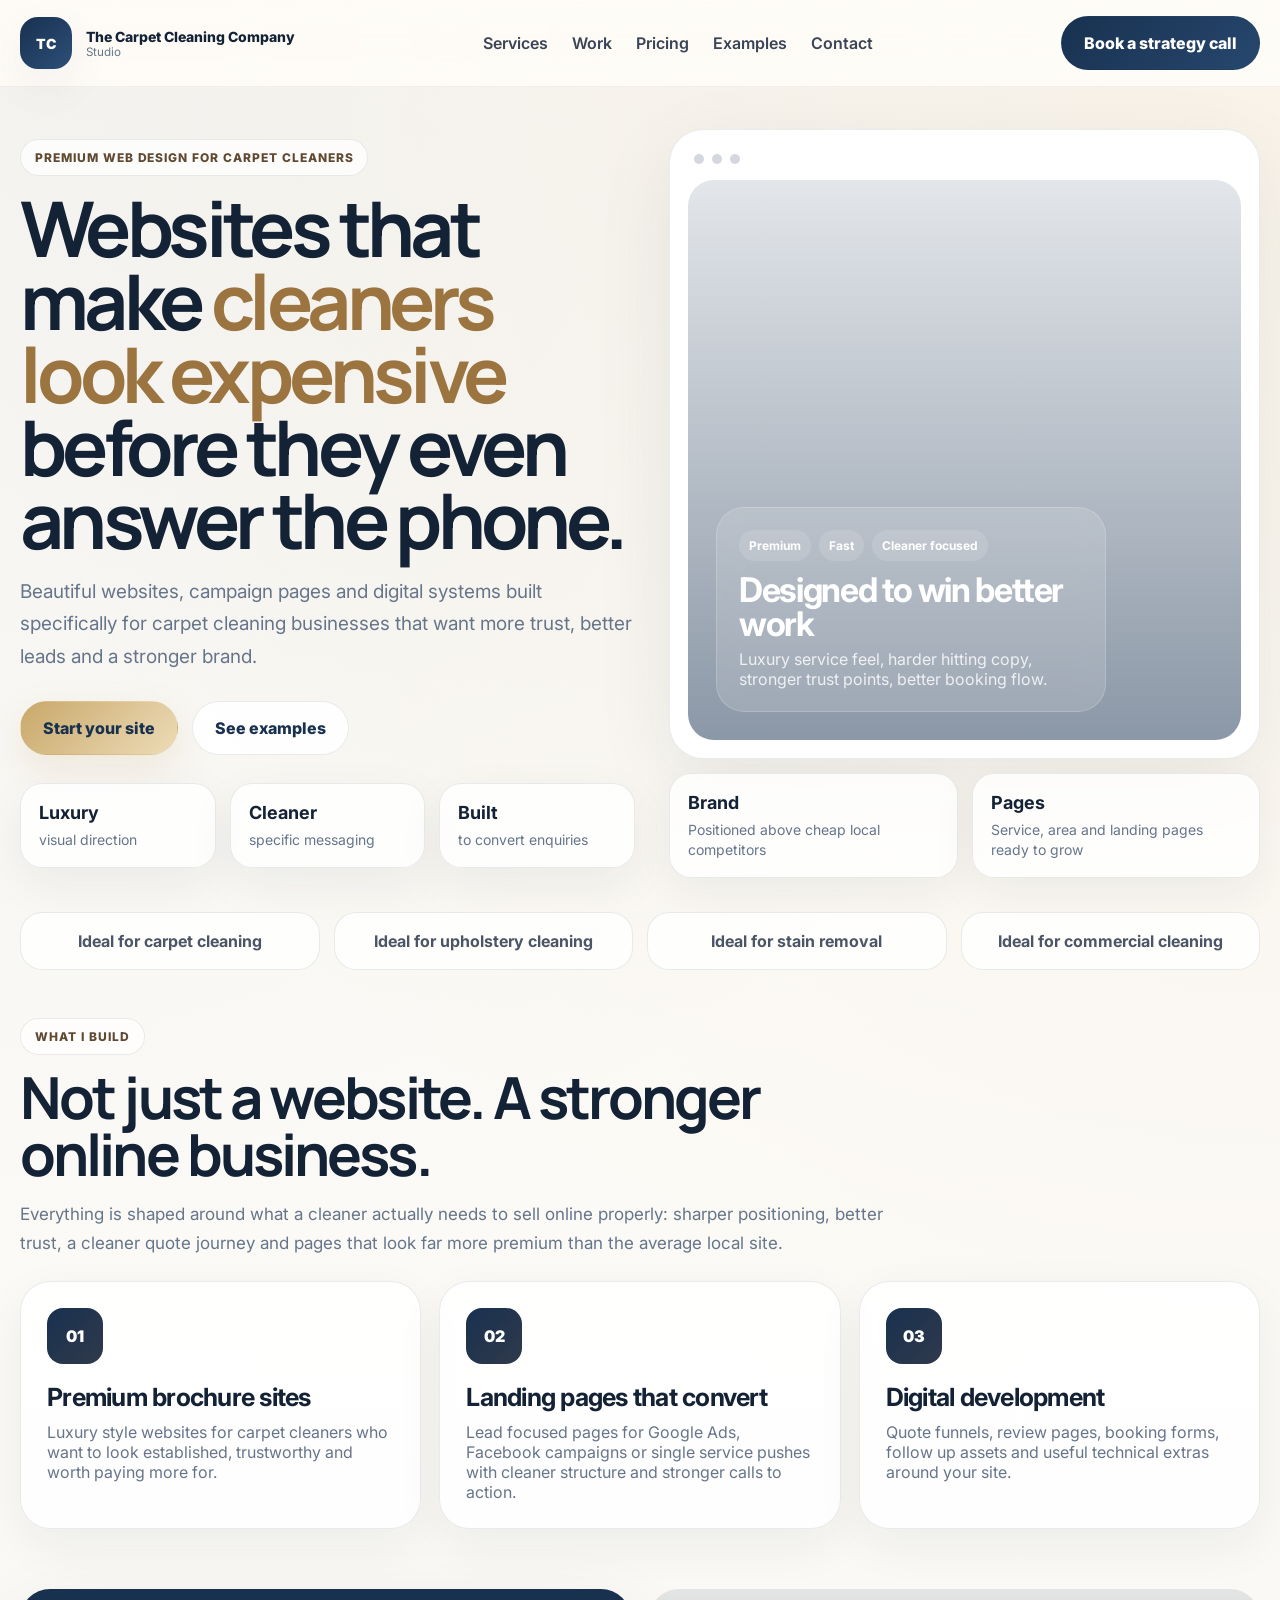
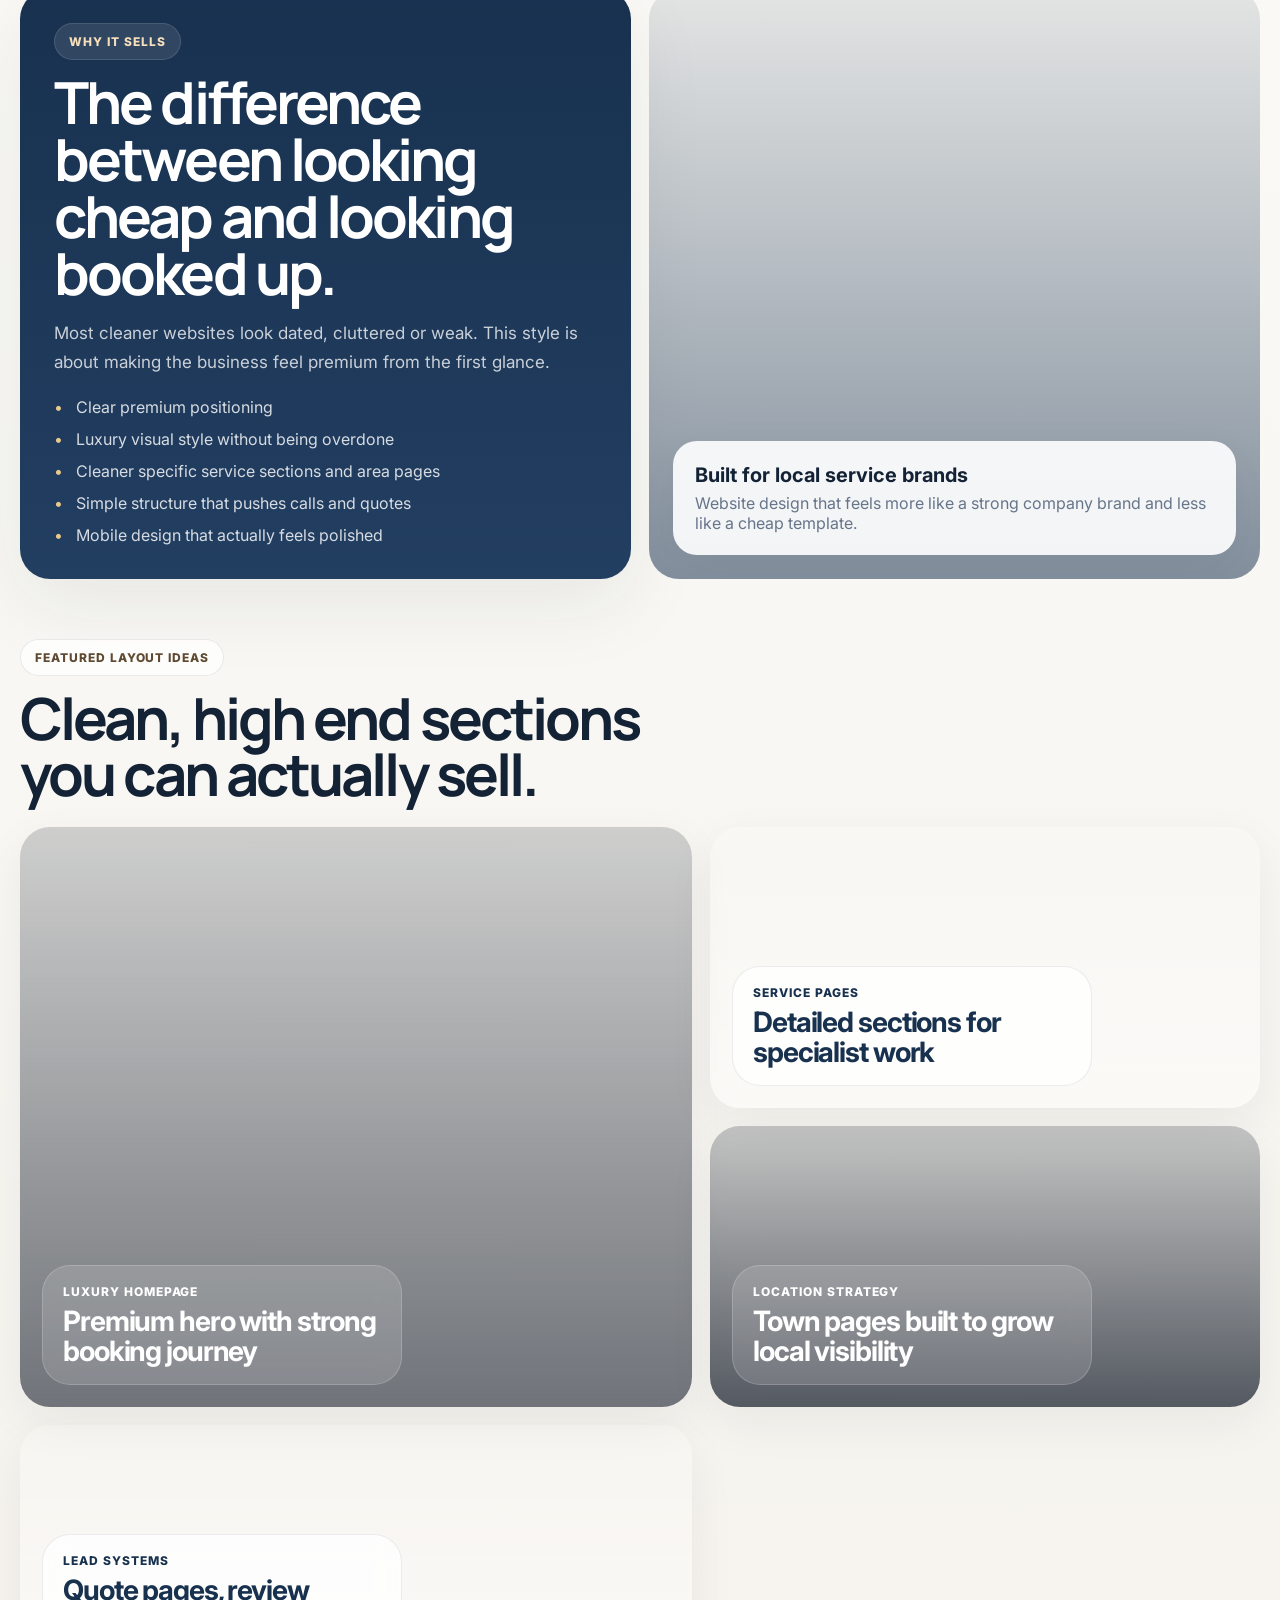
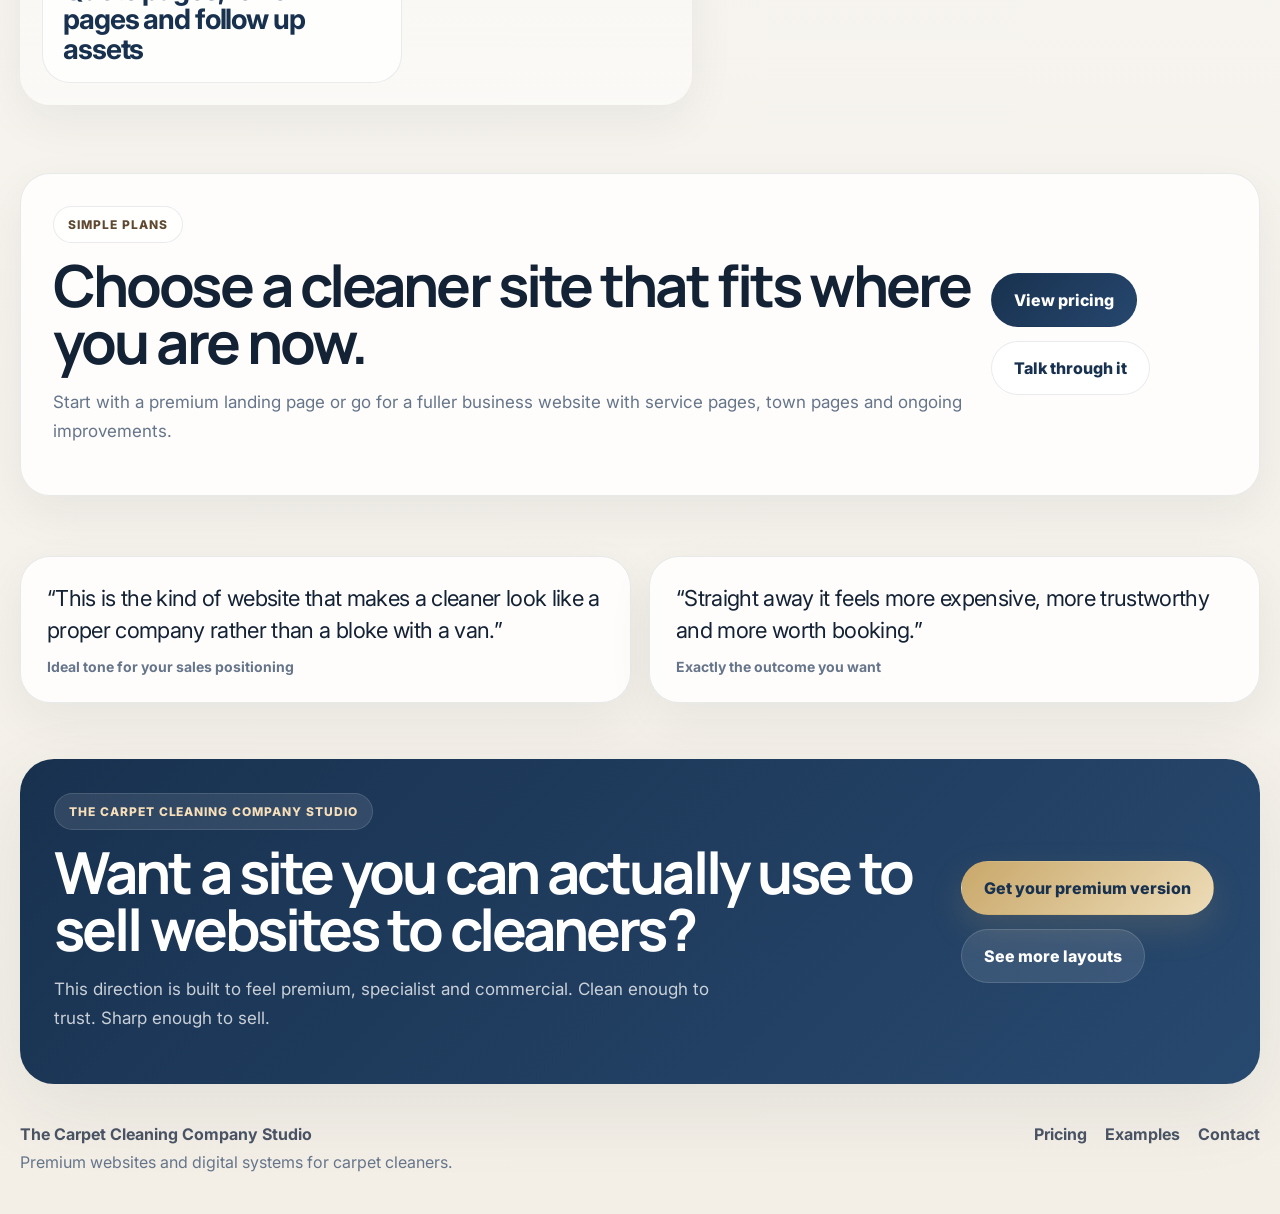
==== commit f1a142d1: "2" ====
--- a/index.html
+++ b/index.html
@@ -8,7 +8,7 @@
   <link rel="preconnect" href="https://fonts.googleapis.com">
   <link rel="preconnect" href="https://fonts.gstatic.com" crossorigin>
   <link href="https://fonts.googleapis.com/css2?family=Inter:wght@400;500;600;700;800;900&family=Manrope:wght@600;700;800&display=swap" rel="stylesheet">
-  <link rel="stylesheet" href="assets/styles.css">
+  <link rel="stylesheet" href="assets/styles-new.css">
 </head>
 <body>
   <div class="site-shell">
--- a/assets/styles-new.css
+++ b/assets/styles-new.css
@@ -0,0 +1,208 @@
+:root {
+  --bg: #f8f7f3;
+  --bg-alt: #fffdf9;
+  --panel: #ffffff;
+  --text: #142235;
+  --muted: #66758a;
+  --line: rgba(20, 34, 53, 0.09);
+  --dark: #18314f;
+  --gold: #c9a86a;
+  --gold-2: #ead7b1;
+  --cream: #f6efe3;
+  --shadow: 0 24px 80px rgba(20, 34, 53, 0.08);
+  --shadow-soft: 0 16px 48px rgba(20, 34, 53, 0.06);
+  --radius: 30px;
+  --wrap: 1240px;
+}
+* { box-sizing: border-box; }
+html { scroll-behavior: smooth; }
+body {
+  margin: 0;
+  font-family: Inter, Arial, sans-serif;
+  color: var(--text);
+  background:
+    radial-gradient(circle at top right, rgba(201,168,106,0.12), transparent 30%),
+    radial-gradient(circle at top left, rgba(24,49,79,0.05), transparent 28%),
+    linear-gradient(180deg, #fffdf9 0%, #f8f7f3 52%, #f3efe7 100%);
+}
+a { color: inherit; text-decoration: none; }
+img { max-width: 100%; display: block; }
+.wrap { width: min(calc(100% - 32px), var(--wrap)); margin: 0 auto; }
+.topbar {
+  position: sticky; top: 0; z-index: 50; backdrop-filter: blur(14px);
+  background: rgba(255,253,249,0.86); border-bottom: 1px solid rgba(20,34,53,0.06);
+}
+.nav { display:flex; align-items:center; justify-content:space-between; gap:20px; padding:16px 0; }
+.brand { display:flex; align-items:center; gap:14px; font-size:14px; }
+.brand strong { display:block; font-weight:800; }
+.brand small { display:block; color:var(--muted); }
+.brand-mark {
+  width:52px; height:52px; border-radius:18px; background:linear-gradient(135deg, #18314f, #2d4f79);
+  color:#fff; display:grid; place-items:center; font-weight:900; box-shadow:var(--shadow-soft);
+}
+.menu { display:flex; align-items:center; gap:24px; color:#3b4455; font-weight:600; }
+.menu a:hover { color:var(--dark); }
+.button {
+  display:inline-flex; align-items:center; justify-content:center; gap:10px; padding:16px 22px;
+  border-radius:999px; font-weight:800; border:1px solid transparent; transition: .2s ease;
+}
+.button:hover { transform: translateY(-1px); }
+.button-dark { background: linear-gradient(135deg, #18314f, #27476e); color:#fff; }
+.button-gold { background: linear-gradient(135deg, #c9a86a, #eddcb8); color: var(--dark); box-shadow: 0 14px 34px rgba(201,168,106,0.18); }
+.button-light { background: rgba(255,255,255,0.90); border-color: var(--line); color: var(--dark); }
+.button.block { width:100%; }
+.site-shell { overflow:hidden; }
+.hero { display:grid; grid-template-columns: 1.02fr 0.98fr; gap:34px; padding:42px 0 26px; align-items:center; }
+.hero-copy, .hero-visual { min-width:0; }
+.eyebrow, .section-kicker {
+  display:inline-flex; align-items:center; gap:8px; padding:10px 14px; border-radius:999px;
+  background: rgba(255,255,255,0.75); border:1px solid var(--line); color:#5f4931; font-weight:800; font-size:12px; letter-spacing:.08em; text-transform:uppercase;
+}
+.section-kicker.light, .eyebrow.light { background:rgba(255,255,255,0.10); color:#f6dfba; border-color:rgba(255,255,255,0.12); }
+.hero h1, .page-hero h1, .section-intro h2, .pricing-box h2, .cta-band h2, .dark-panel h2 {
+  font-family: Manrope, Inter, Arial, sans-serif;
+}
+.hero h1 {
+  margin:16px 0 16px; font-size: clamp(44px, 6vw, 88px); line-height:.95; letter-spacing:-.06em; max-width:760px;
+}
+.hero h1 span { color:#9b7440; }
+.lead { font-size:19px; line-height:1.7; color:var(--muted); max-width:700px; }
+.hero-actions { display:flex; flex-wrap:wrap; gap:14px; margin:28px 0; }
+.hero-metrics { display:grid; grid-template-columns: repeat(3, minmax(0,1fr)); gap:14px; }
+.hero-metrics article, .mini-card {
+  background: rgba(255,255,255,0.82); border:1px solid var(--line); border-radius:22px; padding:18px; box-shadow:var(--shadow-soft);
+}
+.hero-metrics strong, .mini-card strong { display:block; font-size:18px; margin-bottom:6px; }
+.hero-metrics span, .mini-card span { color:var(--muted); font-size:14px; }
+.device-card { background:#fff; border:1px solid var(--line); border-radius:34px; padding:18px; box-shadow:var(--shadow); }
+.device-top { display:flex; gap:8px; padding:6px 6px 16px; }
+.device-top span { width:10px; height:10px; border-radius:50%; background:#d4d7de; }
+.device-screen { min-height:560px; border-radius:26px; overflow:hidden; position:relative; display:flex; align-items:flex-end; padding:28px; }
+.hero-bg { background:
+  linear-gradient(180deg, rgba(24,49,79,0.12), rgba(24,49,79,0.50)),
+  url('https://images.unsplash.com/photo-1556909114-f6e7ad7d3136?auto=format&fit=crop&w=1400&q=80') center/cover no-repeat; }
+.office-bg { background:
+  linear-gradient(180deg, rgba(24,49,79,0.10), rgba(24,49,79,0.52)),
+  url('https://images.unsplash.com/photo-1497366754035-f200968a6e72?auto=format&fit=crop&w=1400&q=80') center/cover no-repeat; min-height:100%; }
+.carpet-bg { background:
+  linear-gradient(180deg, rgba(15,23,37,0.18), rgba(15,23,37,0.58)),
+  url('https://images.unsplash.com/photo-1581579188871-45ea61f2a7c8?auto=format&fit=crop&w=1400&q=80') center/cover no-repeat; }
+.sofa-bg { background:
+  linear-gradient(180deg, rgba(255,255,255,0.10), rgba(255,255,255,0.45)),
+  url('https://images.unsplash.com/photo-1505693416388-ac5ce068fe85?auto=format&fit=crop&w=1400&q=80') center/cover no-repeat; }
+.showroom-bg { background:
+  linear-gradient(180deg, rgba(15,23,37,0.22), rgba(15,23,37,0.70)),
+  url('https://images.unsplash.com/photo-1484154218962-a197022b5858?auto=format&fit=crop&w=1400&q=80') center/cover no-repeat; }
+.clean-bg { background:
+  linear-gradient(180deg, rgba(255,255,255,0.14), rgba(255,255,255,0.55)),
+  url('https://images.unsplash.com/photo-1520607162513-77705c0f0d4a?auto=format&fit=crop&w=1400&q=80') center/cover no-repeat; }
+.glass {
+  background: rgba(255,255,255,0.14); border:1px solid rgba(255,255,255,0.18); backdrop-filter: blur(12px); border-radius:28px; color:#fff;
+}
+.light-glass { background: rgba(255,255,255,0.78); color:var(--dark); border-color: rgba(16,24,40,0.08); }
+.floating-panel { max-width:390px; padding:22px; }
+.pill-row { display:flex; flex-wrap:wrap; gap:8px; margin-bottom:12px; }
+.pill-row span { padding:8px 10px; border-radius:999px; background:rgba(255,255,255,0.12); font-size:12px; font-weight:700; }
+.floating-panel h2 { margin:0 0 8px; font-size:34px; line-height:1; letter-spacing:-.04em; }
+.floating-panel p { margin:0; color:rgba(255,255,255,0.82); }
+.mini-cards { display:grid; grid-template-columns: repeat(2, minmax(0,1fr)); gap:14px; margin-top:14px; }
+.logo-strip { display:grid; grid-template-columns: repeat(4, minmax(0,1fr)); gap:14px; padding:8px 0 18px; }
+.logo-strip div { padding:18px 20px; background:rgba(255,255,255,0.8); border:1px solid var(--line); border-radius:22px; text-align:center; font-weight:700; color:#4b5565; }
+.section { padding:30px 0; }
+.section-intro { max-width:900px; margin-bottom:24px; }
+.section-intro.narrow { max-width:720px; }
+.section-intro h2, .pricing-box h2, .dark-panel h2, .cta-band h2 { margin:14px 0 10px; font-size: clamp(32px, 4.8vw, 58px); line-height:.98; letter-spacing:-.05em; }
+.section-intro p, .pricing-box p, .dark-panel p, .cta-band p, .page-hero p { color:var(--muted); font-size:17px; line-height:1.7; }
+.card-grid { display:grid; gap:18px; }
+.card-grid.three { grid-template-columns: repeat(3, minmax(0,1fr)); }
+.card-grid.two { grid-template-columns: repeat(2, minmax(0,1fr)); }
+.card, .panel, .quote-card, .pricing-box, .contact-box, .price-card { border-radius:30px; }
+.card.soft, .quote-card, .pricing-box, .contact-box, .price-card, .form-box { background:rgba(255,255,255,0.84); border:1px solid var(--line); box-shadow:var(--shadow-soft); }
+.card.soft { padding:26px; }
+.icon {
+  width:56px; height:56px; border-radius:16px; display:grid; place-items:center; background:linear-gradient(135deg, var(--dark), #30394b); color:#fff; font-weight:900; margin-bottom:18px;
+}
+.card h3 { margin:0 0 10px; font-size:25px; letter-spacing:-.03em; }
+.card p { margin:0; color:var(--muted); }
+.split { display:grid; grid-template-columns: 1fr 1fr; gap:18px; }
+.dark-panel { background: linear-gradient(180deg, #18314f, #223e61); color:#fff; padding:34px; box-shadow:var(--shadow); }
+.dark-panel p { color:rgba(255,255,255,0.76); }
+.feature-list { padding:0; margin:20px 0 0; list-style:none; display:grid; gap:12px; }
+.feature-list li { padding-left:22px; position:relative; color:rgba(255,255,255,0.82); }
+.feature-list li::before { content:'•'; position:absolute; left:0; color:#e8c98d; }
+.image-panel { position:relative; overflow:hidden; min-height:460px; }
+.overlay-card { position:absolute; left:24px; right:24px; bottom:24px; padding:22px; background:rgba(255,255,255,0.90); border-radius:24px; box-shadow:var(--shadow-soft); }
+.overlay-card strong { display:block; font-size:20px; margin-bottom:6px; }
+.overlay-card p { margin:0; color:var(--muted); }
+.showcase-grid { display:grid; grid-template-columns: 1.1fr 0.9fr; gap:18px; }
+.showcase-card { min-height:280px; border-radius:30px; overflow:hidden; position:relative; display:flex; align-items:flex-end; padding:22px; box-shadow:var(--shadow-soft); }
+.showcase-card.tall { min-height:580px; grid-row: span 2; }
+.showcase-copy { padding:18px 20px; max-width:360px; }
+.showcase-copy small, .masonry-copy small { display:block; font-size:12px; font-weight:800; text-transform:uppercase; letter-spacing:.08em; margin-bottom:8px; }
+.showcase-copy h3, .masonry-copy h3 { margin:0; font-size:28px; line-height:1.05; letter-spacing:-.04em; }
+.pricing-tease { padding-top:38px; }
+.pricing-box { display:flex; justify-content:space-between; gap:20px; align-items:center; padding:32px; }
+.pricing-actions, .cta-actions { display:flex; gap:14px; flex-wrap:wrap; }
+.testimonial-strip { display:grid; grid-template-columns: repeat(2, minmax(0,1fr)); gap:18px; }
+.quote-card { padding:26px; }
+.quote-card p { margin:0 0 10px; font-size:22px; line-height:1.45; letter-spacing:-.03em; }
+.quote-card span { color:var(--muted); font-size:14px; font-weight:700; }
+.cta-band {
+  margin:26px auto 40px; background: linear-gradient(135deg, #18314f, #28496f); color:#fff; border-radius:34px; padding:34px;
+  display:flex; justify-content:space-between; gap:20px; align-items:center; box-shadow:var(--shadow);
+}
+.cta-band p { color:rgba(255,255,255,0.76); max-width:700px; }
+.button-light.invert { background:rgba(255,255,255,0.10); color:#fff; border-color:rgba(255,255,255,0.14); }
+.footer { display:flex; justify-content:space-between; gap:18px; align-items:flex-start; padding:0 0 42px; color:#495364; }
+.footer p { margin:8px 0 0; color:var(--muted); }
+.footer-links { display:flex; gap:18px; flex-wrap:wrap; font-weight:700; }
+.page { padding:24px 0 20px; }
+.page-hero.slim { max-width:820px; padding:24px 0 24px; }
+.page-hero h1 { margin:14px 0 10px; font-size: clamp(40px, 5.5vw, 76px); line-height:.97; letter-spacing:-.05em; }
+.pricing-grid-3 { display:grid; grid-template-columns: repeat(3, minmax(0,1fr)); gap:18px; }
+.price-card { padding:28px; }
+.price-card h2 { margin:12px 0 8px; font-size:30px; letter-spacing:-.04em; }
+.price { font-size:46px; font-weight:900; line-height:1; letter-spacing:-.05em; margin-bottom:12px; }
+.price span { font-size:15px; color:var(--muted); font-weight:700; }
+.price-card p { color:var(--muted); }
+.price-card ul { padding:0; list-style:none; margin:18px 0 22px; display:grid; gap:10px; }
+.price-card li { padding-left:18px; position:relative; color:#4f5a6d; }
+.price-card li::before { content:'•'; position:absolute; left:0; color:#8c6a34; }
+.plan-top { display:flex; justify-content:space-between; }
+.tag { display:inline-flex; padding:8px 12px; border-radius:999px; background:#f2e8d5; color:#7b6036; font-size:12px; font-weight:800; text-transform:uppercase; letter-spacing:.06em; }
+.tag.gold { background:linear-gradient(135deg, #c9a86a, #eddcb8); color:#2b2113; }
+.featured-premium { background: linear-gradient(180deg, #fff9ee, #ffffff); border:1px solid rgba(201,168,106,0.35); box-shadow:0 26px 70px rgba(201,168,106,0.14); }
+.premium-lite { background:rgba(255,255,255,0.88); }
+.masonry-grid { display:grid; grid-template-columns: repeat(2, minmax(0,1fr)); gap:18px; }
+.masonry-card { min-height:340px; border-radius:30px; overflow:hidden; position:relative; display:flex; align-items:flex-end; padding:22px; box-shadow:var(--shadow-soft); }
+.masonry-copy { padding:18px 20px; max-width:340px; }
+.contact-layout { display:grid; grid-template-columns: 0.95fr 1.05fr; gap:18px; }
+.contact-box { padding:28px; }
+.contact-box h2 { margin:0 0 10px; font-size:34px; letter-spacing:-.04em; }
+.contact-box p { margin:0 0 18px; color:var(--muted); }
+.contact-list { display:grid; gap:12px; }
+.contact-list a {
+  padding:14px 16px; border-radius:18px; background:rgba(255,255,255,0.08); border:1px solid rgba(255,255,255,0.10); color:#fff; font-weight:700;
+}
+.form-box { background:rgba(255,255,255,0.9); }
+.enquiry-form { display:grid; gap:14px; }
+.enquiry-form label { display:grid; gap:8px; font-weight:700; color:#253041; }
+.enquiry-form input, .enquiry-form textarea {
+  width:100%; border:1px solid rgba(16,24,40,0.10); border-radius:18px; padding:15px 16px; font:inherit; background:#fff;
+}
+.enquiry-form textarea { min-height:140px; resize:vertical; }
+@media (max-width: 1100px) {
+  .hero, .split, .showcase-grid, .pricing-box, .cta-band, .pricing-grid-3, .contact-layout, .card-grid.three, .card-grid.two, .testimonial-strip, .logo-strip, .masonry-grid { grid-template-columns:1fr; display:grid; }
+  .pricing-box, .cta-band, .footer { display:grid; }
+  .hero-metrics, .mini-cards { grid-template-columns:1fr; }
+}
+@media (max-width: 820px) {
+  .menu, .nav .button-dark { display:none; }
+  .hero { padding-top:28px; }
+  .hero h1 { font-size: clamp(38px, 12vw, 62px); }
+  .device-screen { min-height:420px; }
+  .showcase-card.tall { min-height:320px; grid-row:auto; }
+  .pricing-box, .cta-band, .dark-panel, .card.soft, .quote-card, .contact-box, .price-card, .device-card { padding:22px; }
+  .hero-actions, .pricing-actions, .cta-actions { flex-direction:column; }
+  .button { width:100%; }
+}
